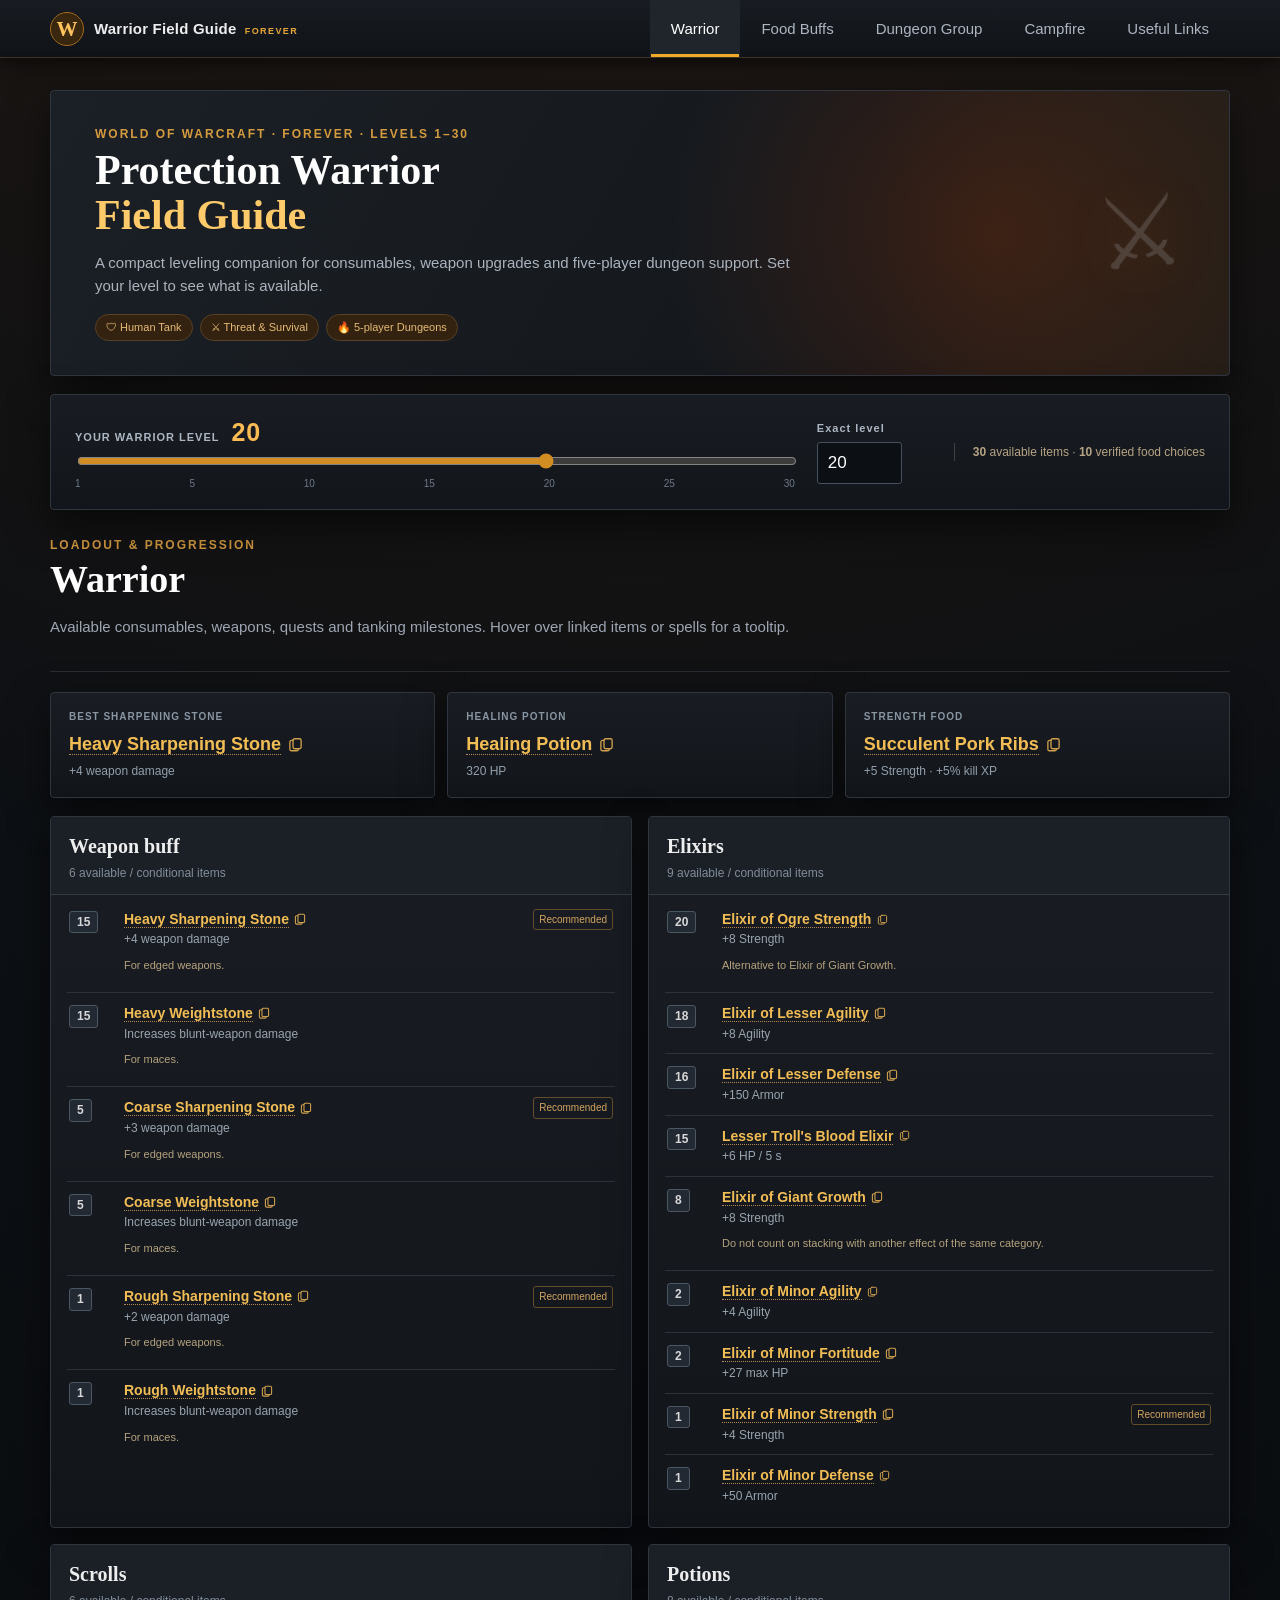
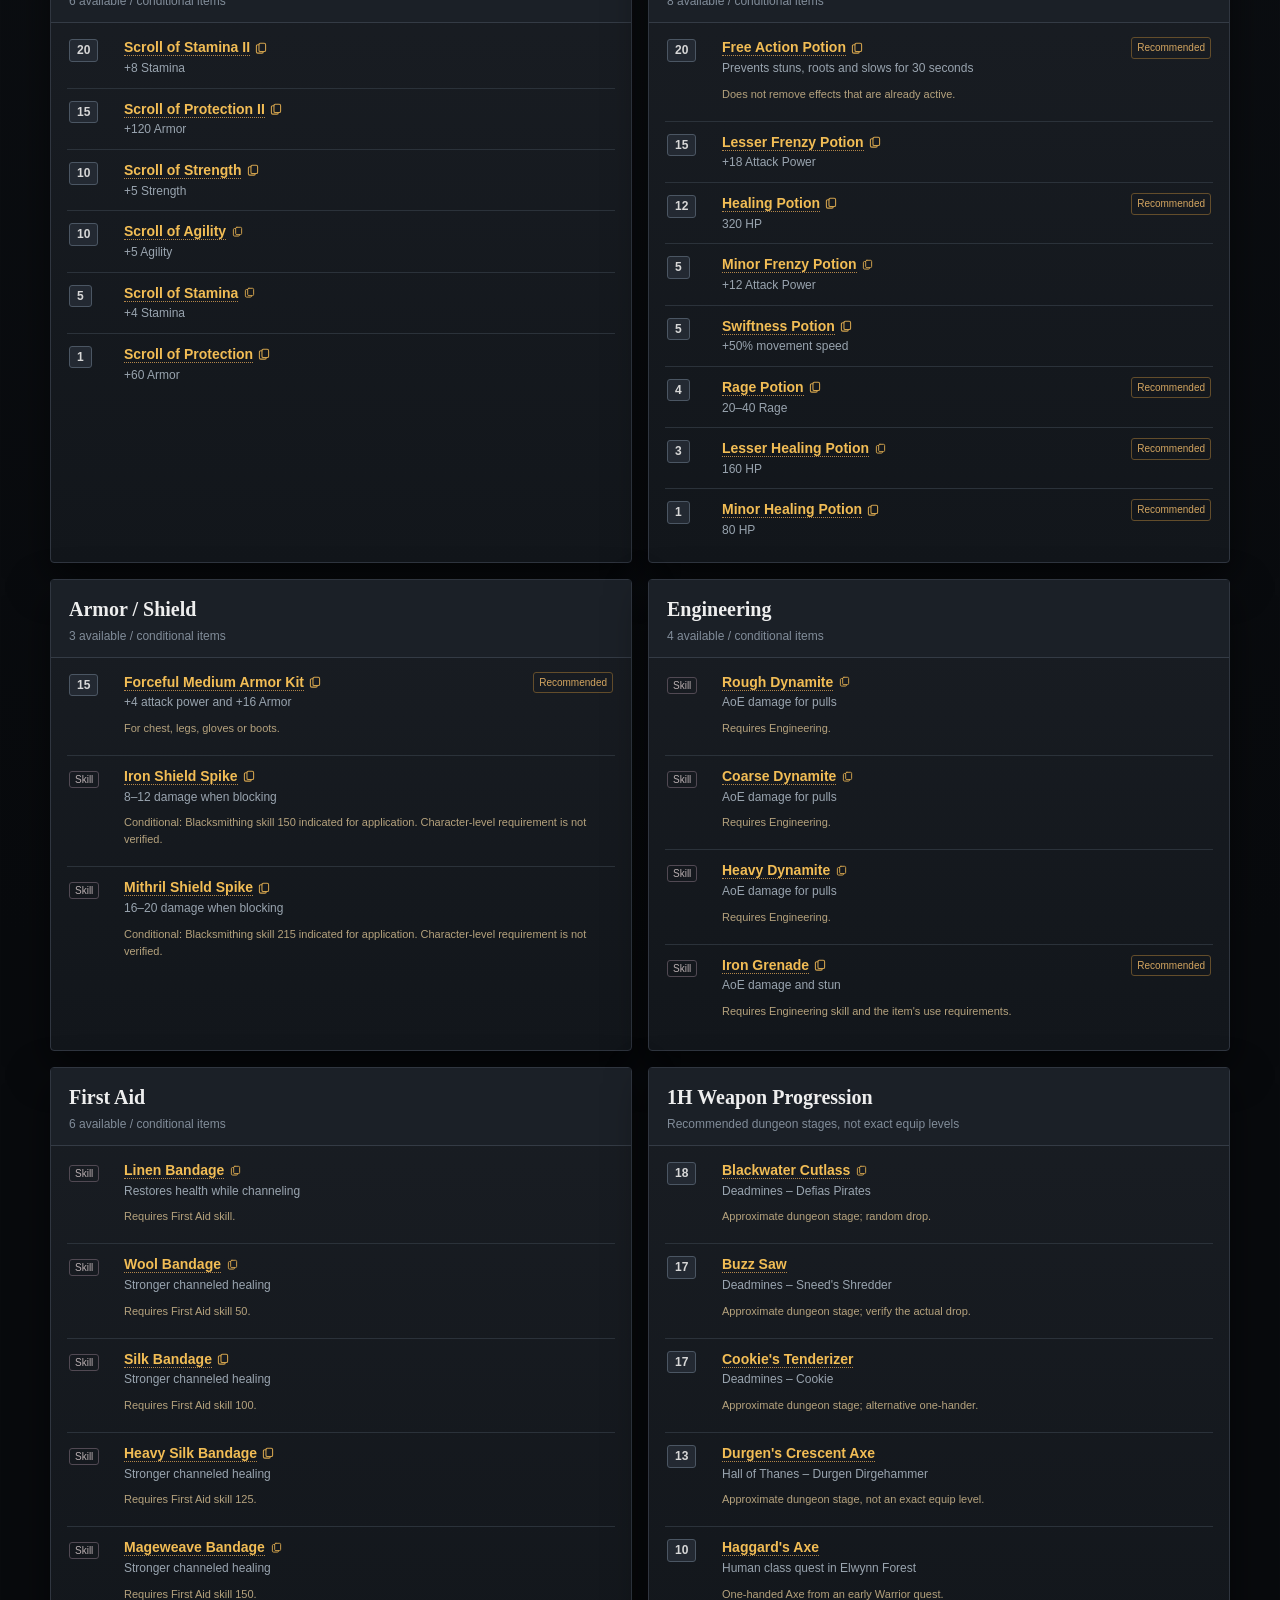
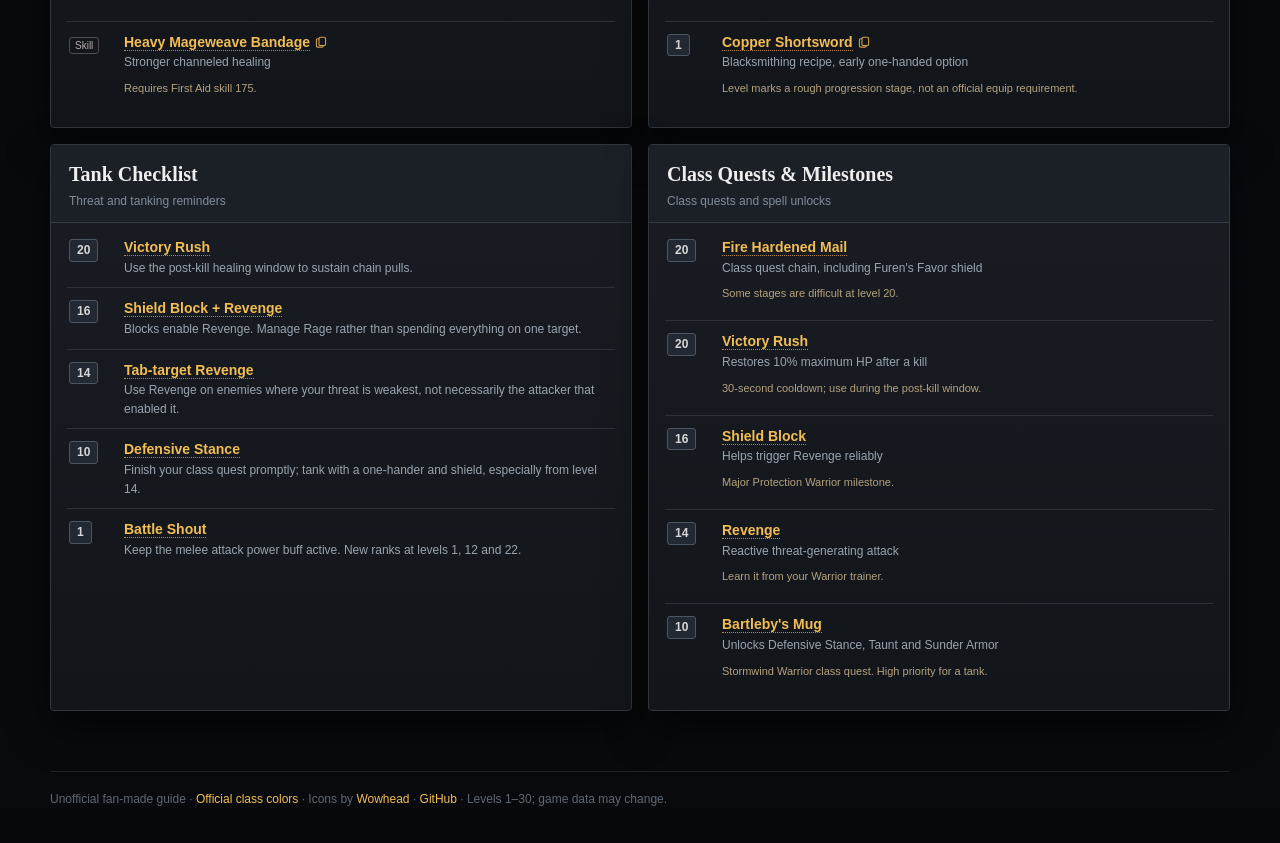
==== index.html @ 387f46df "Audit Forever CMS integration, safe publishing and mobile navigation" ====
<!doctype html>
<html lang="en"><head><meta charset="utf-8"><meta name="viewport" content="width=device-width, initial-scale=1">
<meta name="description" content="WoW Forever Protection Warrior companion: level 1–30 consumables, food, campfire buffs and individual-level dungeon party planning.">
<title>Forever · Warrior Field Guide</title><link rel="stylesheet" href="styles.css?v=20261102-tooltip-fix"><link rel="stylesheet" href="forever.css?v=20261109-cms-audit"></head>
<body data-page="forever">
<header class="topbar"><a class="brand" href="index.html"><span class="brand-mark">W</span><span>Warrior Field Guide <small class="brand-forever">FOREVER</small></span></a>
<button class="nav-toggle" aria-label="Toggle navigation" aria-expanded="false">☰</button>
<nav class="nav" id="mainNav"><a class="active" href="#warrior" data-tab="warrior">Warrior</a><a href="#food" data-tab="food">Food Buffs</a><a href="#group" data-tab="group">Dungeon Group</a><a href="#camp" data-tab="camp">Campfire</a><a href="#links" data-tab="links">Useful Links</a></nav></header>
<main class="shell">
<section class="hero panel forever-hero"><div><div class="eyebrow">WORLD OF WARCRAFT · FOREVER · LEVELS 1–30</div><h1>Protection Warrior<br><span class="gold">Field Guide</span></h1><p>A compact leveling companion for consumables, weapon upgrades and five-player dungeon support. Set your level to see what is available.</p><div class="hero-pills"><span>🛡 Human Tank</span><span>⚔ Threat & Survival</span><span>🔥 5-player Dungeons</span></div></div><div class="warrior-emblem" aria-hidden="true">⚔</div></section>
<section class="panel levelbar" aria-label="Warrior level"><div><label for="mainLevel">YOUR WARRIOR LEVEL <strong id="levelNum">20</strong></label><input type="range" id="mainLevel" min="1" max="30" value="20"><div class="level-hints"><span>1</span><span>5</span><span>10</span><span>15</span><span>20</span><span>25</span><span>30</span></div></div><label class="level-number-label" for="levelNumber">Exact level<input type="number" id="levelNumber" min="1" max="30" value="20"></label><div class="level-summary" id="levelSummary"></div></section>

<section id="view-warrior" class="tab-view"><div class="page-head"><div class="eyebrow">LOADOUT & PROGRESSION</div><h1>Warrior</h1><p>Available consumables, weapons, quests and tanking milestones. Hover over linked items or spells for a tooltip.</p></div><div id="warriorHighlights" class="highlights"></div><div class="category-grid" id="warriorCategories"></div></section>

<section id="view-food" class="tab-view" hidden><div class="page-head"><div class="eyebrow">COOKING & WELL FED</div><h1>Food Buffs</h1><p>Many cooked foods in Forever also grant +5% experience from enemy kills. Required character level and Cooking skill are different.</p></div>
<div class="notice">Only one Well Fed food buff can be active at a time. Some uncommon recipes have a known Cooking skill but no independently verified minimum character level; these are clearly marked.</div>
<div class="toolbar panel"><label>Category<select id="foodCategory"><option value="all">All categories</option><option value="STR">Strength</option><option value="STA">Stamina</option><option value="AGI">Agility</option><option value="AP">Attack Power</option><option value="INT">Intellect</option><option value="SPR">Spirit</option><option value="SPELL">Spell / Healing</option><option value="SPECIAL">Special</option></select></label><label>Search<input type="search" id="foodSearch" placeholder="Food name…"></label><label class="check"><input id="foodShowUnverified" type="checkbox"> Include unverified level requirements</label></div><p id="foodCount" class="source-note"></p><div class="panel table-panel"><div class="table-scroll"><table><thead><tr><th>Level</th><th>Food</th><th>Buff</th><th>Cooking skill</th><th>Level status</th></tr></thead><tbody id="foodRows"></tbody></table></div></div></section>

<section id="view-group" class="tab-view" hidden><div class="page-head"><div class="eyebrow">FIVE-PLAYER DUNGEON TOOL</div><h1>Dungeon Group</h1><p>You are the Warrior tank. Choose each teammate's class and their own level (1–30). Buffs and crowd control are calculated independently for every player.</p></div>
<div class="panel party-builder"><div class="party-slots" id="groupSlots"></div><div class="party-submit"><div><strong id="groupSummary">Party buffs and crowd control</strong><span>Skills requiring talents, pets or class quests are flagged.</span></div><button class="button primary analyze-button" id="refreshGroup" type="button">Refresh Results</button></div></div>
<div id="partyResults" class="party-results"></div>
<section class="panel chat-export-panel" aria-labelledby="exportHeading"><div class="export-heading"><div><div class="eyebrow">SHARE WITH YOUR PARTY</div><h2 id="exportHeading">WoW Chat Export</h2><p>Each player gets their highest available spell rank for their own level. Class names start every line; unlock levels are not displayed.</p></div><div class="export-actions"><button id="copyAll" type="button" class="button primary">Copy all</button></div></div><div id="exportRows" class="export-rows"></div><div class="chat-warning"><strong>Sending to WoW:</strong> Copy all preserves separate lines, useful for a multi-line paste addon or sharing in Discord. Standard WoW chat removes newlines and limits message length, so use each row's <strong>Copy</strong> button to send one message at a time. <strong>*</strong> means an ability also requires a talent, pet or special unlock; having the level alone is not enough.</div><p id="copyStatus" role="status" aria-live="polite" class="source-note"></p></section>
</section>

<section id="view-camp" class="tab-view" hidden><div class="page-head"><div class="eyebrow">PROFESSION UTILITY</div><h1>Campfire Buffs</h1><p>Once you have unlocked camping through The Great Outdoors, you can benefit from other players' profession objects. Buff strength usually scales with character level.</p></div><div class="notice">Placing a campfire object requires the relevant profession skill. Nearby players can receive its benefit after spending about a minute by the fire. Some profession buffs conflict with class buffs.</div><div id="campCards" class="category-grid"></div></section>

<section id="view-links" class="tab-view" hidden><div class="page-head"><div class="eyebrow">BOOKMARKS & REFERENCES</div><h1>Useful Links</h1><p>Guides, resources and your own bookmarks. Add or edit entries in the simple CMS.</p></div><p id="linksStatus" class="source-note" role="status" hidden></p><div id="linksCards" class="link-grid"></div><p class="source-note"><a class="button" href="cms.html">⚙ Manage Links (CMS)</a></p></section>
</main><div id="itemCopyStatus" class="copy-name-status" role="status" aria-live="polite"></div><footer>Unofficial fan-made guide · <a href="https://warcraft.wiki.gg/wiki/Class_colors" target="_blank" rel="noopener">Official class colors</a> · Icons by <a href="https://www.wowhead.com/classic/icons/name:class" target="_blank" rel="noopener">Wowhead</a> · <a href="https://github.com/janbarta51-svg/forever" target="_blank" rel="noopener">GitHub</a> · Levels 1–30; game data may change.</footer>
<script>var whTooltips={colorLinks:true,iconizeLinks:true,renameLinks:false};</script><script defer src="https://wow.zamimg.com/js/tooltips.js"></script>
<script src="data-food.js"></script><script src="data-warrior.js"></script><script src="data-party.js"></script><script src="class-ui.js"></script><script src="app.js?v=20261109-cms-audit"></script>
</body></html>
---- styles.css ----
:root{--bg:#080a0d;--bg2:#101318;--panel:#15191f;--panel2:#1b2027;--line:#313844;--text:#d7d7d7;--muted:#8f98a5;--gold:#f0a928;--gold2:#c27c13;--red:#b64236;--blue:#63a8ff;--green:#72c067;--shadow:0 16px 40px #0008}*{box-sizing:border-box}html{background:#06080a;color-scheme:dark}body{margin:0;font:15px/1.55 Arial,Helvetica,sans-serif;color:var(--text);background:radial-gradient(circle at 50% -20%,#2a1c11 0,#0d1014 36%,#080a0d 70%);min-height:100vh}a{color:#f2bd55;text-decoration:none}a:hover{color:#ffd98d;text-decoration:underline}.topbar{height:58px;position:sticky;top:0;z-index:50;display:flex;align-items:center;padding:0 max(18px,calc((100vw - 1180px)/2));background:linear-gradient(#191d23f8,#101318f8);border-bottom:1px solid #3c3325;box-shadow:0 4px 18px #0009}.brand{display:flex;align-items:center;gap:10px;font-weight:700;color:#eee;text-decoration:none;letter-spacing:.2px}.brand:hover{text-decoration:none}.brand-mark{display:grid;place-items:center;width:34px;height:34px;border:1px solid #a56d1b;border-radius:50%;font-family:Georgia,serif;font-size:21px;color:#ffc45e;background:radial-gradient(circle,#422d12,#17120a);box-shadow:0 0 18px #ce842233 inset}.nav{margin-left:auto;height:100%;display:flex}.nav a{display:flex;align-items:center;padding:0 20px;color:#adb5c0;text-decoration:none;border-left:1px solid transparent;border-right:1px solid transparent}.nav a:hover,.nav a.active{color:#fff;background:#20252c}.nav a.active{box-shadow:inset 0 -3px var(--gold)}.nav-toggle{display:none;margin-left:auto;border:0;background:none;color:white;font-size:24px}.shell{width:min(1180px,calc(100% - 32px));margin:32px auto 60px}.panel{background:linear-gradient(180deg,#191d23,#12161b);border:1px solid #303640;border-radius:4px;box-shadow:var(--shadow)}.hero{min-height:330px;padding:48px;display:flex;align-items:center;justify-content:space-between;overflow:hidden;position:relative;background:radial-gradient(circle at 80% 50%,#5a260f88 0,transparent 34%),linear-gradient(120deg,#1b2026,#111418)}.hero:before{content:"";position:absolute;inset:0;background:linear-gradient(90deg,#0000 70%,#d8861b13);pointer-events:none}.hero h1,.page-head h1{font-family:Georgia,"Times New Roman",serif;color:#fff;margin:.1em 0 .3em;line-height:1.08}.hero h1{font-size:46px}.hero p{max-width:710px;font-size:17px;color:#abb3bd}.eyebrow{color:#d59b3f;font-size:12px;font-weight:700;letter-spacing:2px}.warrior-emblem{font-size:130px;opacity:.18;transform:rotate(-5deg);filter:drop-shadow(0 0 35px #f27d18)}.hero-actions{display:flex;gap:10px;margin-top:24px}.button{display:inline-block;padding:10px 16px;border:1px solid #46505c;border-radius:3px;background:#242a32;color:#e7e7e7;font-weight:700;text-decoration:none}.button:hover{text-decoration:none;background:#2e3540;color:white}.button.primary{border-color:#9a6215;background:linear-gradient(#b76c17,#7b430b);color:white}.grid{display:grid;gap:18px;margin-top:18px}.grid.three{grid-template-columns:repeat(3,1fr)}.feature{padding:26px;color:inherit;text-decoration:none;transition:.15s transform,.15s border-color}.feature:hover{transform:translateY(-2px);border-color:#7b5b28;text-decoration:none}.feature h2{margin:.2em 0;color:#fff}.feature p{margin:0;color:var(--muted)}.feature-icon{font-size:34px}.prose{margin-top:18px;padding:28px}.page-head{margin:30px 0 20px;border-bottom:1px solid #282d34;padding-bottom:18px}.page-head h1{font-size:38px}.page-head p{color:#9da6b2;max-width:820px}.toolbar{display:flex;align-items:end;gap:16px;padding:16px;margin-bottom:18px}.toolbar label{color:#b9c1ca;font-size:12px;font-weight:700;text-transform:uppercase;letter-spacing:.5px}.toolbar input[type=search],.toolbar input[type=number]{display:block;margin-top:5px;background:#0d1014;border:1px solid #3a424d;border-radius:3px;padding:9px 10px;color:white;min-width:220px}.toolbar input[type=number]{min-width:105px;width:105px}.toolbar .check{display:flex;align-items:center;gap:8px;padding-bottom:8px;text-transform:none;font-size:13px}/* Apply wide table layout only to actual guide tables, never to Wowhead tooltip tables. */
.table-panel{overflow:hidden}.table-scroll{overflow:auto}.table-scroll > table{width:100%;border-collapse:collapse;min-width:700px}.table-scroll > table th{padding:11px 14px;background:#20252c;color:#bfc7d1;text-align:left;font-size:12px;text-transform:uppercase;letter-spacing:.5px;border-bottom:1px solid #3a414a}.table-scroll > table td{padding:11px 14px;border-bottom:1px solid #292e35;vertical-align:top}.table-scroll > table tbody tr:hover{background:#20252a}.table-scroll > table tbody tr:last-child td{border-bottom:0}.level-badge,.tag{display:inline-block;border:1px solid #4b5663;background:#232932;border-radius:3px;padding:1px 7px;font-size:12px;font-weight:700}.tag.alliance{border-color:#325b8e;color:#83b9ff;background:#142338}.tag.horde{border-color:#71362f;color:#cf746a;background:#301815}.tag.neutral{color:#c5cbd2}.horde-row{opacity:.42}.source-note{color:#838d99;font-size:13px;margin:15px 2px}.notice{margin:0 0 18px;padding:12px 15px;border-left:3px solid var(--gold);background:#3e2d1238;color:#c8b48e}.dungeon-grid{display:grid;gap:18px}.dungeon-card{background:linear-gradient(180deg,#191d23,#11151a);border:1px solid #303741;border-radius:4px;box-shadow:var(--shadow);overflow:hidden}.dungeon-head{padding:18px 20px;display:grid;grid-template-columns:1fr auto;gap:15px;border-bottom:1px solid #2e343d;background:linear-gradient(90deg,#1e232a,#181c21)}.dungeon-title h2{margin:0;color:#f1f1f1;font-family:Georgia,serif;font-size:25px}.dungeon-title .zone{color:#8994a1;margin-top:2px}.difficulty{display:flex;gap:8px;align-items:center}.range-pill{padding:5px 9px;border-radius:12px;background:#272e36;border:1px solid #414a55;font-size:12px}.range-pill.ready{border-color:#4b7749;color:#8bd084}.dungeon-meta{display:grid;grid-template-columns:repeat(3,1fr);border-bottom:1px solid #2b3037}.meta{padding:13px 18px;border-right:1px solid #2b3037}.meta:last-child{border-right:0}.meta small{display:block;color:#7f8996;text-transform:uppercase;font-size:10px;letter-spacing:.8px}.meta strong{color:#d8dde3}.quests{padding:8px 18px 15px}.quests h3{font-size:13px;color:#aeb7c2;text-transform:uppercase;letter-spacing:.6px;margin:10px 0}.quest-list{display:grid;grid-template-columns:repeat(2,minmax(0,1fr));gap:4px 18px}.quest-link{display:flex;align-items:center;gap:7px;padding:5px 3px;border-bottom:1px dotted #2b3037;min-width:0}.quest-link:before{content:"✓";color:#4b5967;font-size:11px}.quest-link a{white-space:nowrap;overflow:hidden;text-overflow:ellipsis}.empty{padding:25px;text-align:center;color:#89929d}.boss-level{color:#ffb55b}footer{width:min(1180px,calc(100% - 32px));margin:0 auto 35px;color:#5f6874;font-size:12px;border-top:1px solid #20252b;padding-top:18px}@media(max-width:760px){.topbar{padding:0 15px}.nav-toggle{display:block}.nav{display:none;position:absolute;top:58px;left:0;right:0;height:auto;background:#15191f;border-bottom:1px solid #343b45;flex-direction:column}.nav.open{display:flex}.nav a{padding:14px 20px;border-top:1px solid #252a31}.hero{padding:30px 24px;min-height:280px}.hero h1{font-size:36px}.warrior-emblem{display:none}.grid.three{grid-template-columns:1fr}.toolbar{align-items:stretch;flex-direction:column}.toolbar input[type=search],.toolbar input[type=number]{width:100%;min-width:0}.dungeon-head{grid-template-columns:1fr}.difficulty{flex-wrap:wrap}.dungeon-meta{grid-template-columns:1fr}.meta{border-right:0;border-bottom:1px solid #2b3037}.quest-list{grid-template-columns:1fr}}
.rank{display:inline-block;margin-left:7px;padding:1px 6px;border:1px solid #4b5562;border-radius:3px;background:#242a32;color:#aeb8c4;font-size:11px;font-weight:700;white-space:nowrap}.toolbar select{display:block;margin-top:5px;background:#0d1014;border:1px solid #3a424d;border-radius:3px;padding:9px 30px 9px 10px;color:white;min-width:190px}.party-builder{padding:0;overflow:visible}.party-slots{display:grid;grid-template-columns:repeat(5,minmax(0,1fr));border-bottom:1px solid #303640}.member-slot{position:relative;padding:18px;border-right:1px solid #303640;min-width:0}.member-slot:last-child{border-right:0}.member-slot.invalid{box-shadow:inset 0 0 0 1px #9a3f35;background:#3a17152b}.role-label{display:flex;gap:10px;align-items:center;margin-bottom:15px}.role-label strong{display:block;color:#fff;font-size:15px}.role-label small{display:block;color:#78838f;font-size:10px;white-space:nowrap;overflow:hidden;text-overflow:ellipsis}.role-icon{display:grid;place-items:center;width:34px;height:34px;border:1px solid #3e4651;border-radius:3px;background:#20262d;font-size:17px}.member-controls{display:grid;gap:10px}.class-picker{position:relative}.class-picker-button{width:100%;height:38px;display:flex;align-items:center;gap:8px;padding:0 9px;border:1px solid #404852;border-radius:3px;background:linear-gradient(#222830,#171b20);color:#b9c1ca;cursor:pointer;text-align:left}.class-picker-button:hover{border-color:#715225}.class-picker-button img,.class-option img,.matrix-class img{width:20px;height:20px;border:1px solid #5b6067;border-radius:2px;image-rendering:auto}.picker-caret{margin-left:auto;color:#737e8a}.class-picker-menu{display:none;position:absolute;left:0;right:0;top:42px;z-index:80;padding:5px;background:#0c0f13;border:1px solid #484f58;box-shadow:0 16px 35px #000c}.class-picker-menu.open{display:block}.class-option{width:100%;display:flex;align-items:center;gap:7px;padding:7px 8px;border:0;background:transparent;color:white;cursor:pointer;text-align:left;font-size:14px}.class-option:hover{background:#242a31}.level-control{display:flex;align-items:center;justify-content:space-between;color:#858f9b;font-size:11px;text-transform:uppercase;font-weight:700;letter-spacing:.4px}.member-level{width:67px;background:#0d1014;border:1px solid #3a424d;border-radius:3px;padding:7px 8px;color:#fff}.party-submit{display:flex;align-items:center;justify-content:space-between;gap:20px;padding:17px 20px;background:linear-gradient(90deg,#171b20,#121519)}.party-submit strong{display:block;color:#e2e5e8}.party-submit span{display:block;color:#7f8994;font-size:12px}.analyze-button{border:0;cursor:pointer;font-size:13px}.form-error{color:#d66b62!important;margin-top:3px}.party-results{margin-top:20px;scroll-margin-top:76px}.matrix-summary{display:flex;align-items:center;justify-content:space-between;gap:20px;padding:14px 18px;border:1px solid #333a44;border-bottom:0;background:#1d2229;border-radius:4px 4px 0 0}.matrix-summary strong{font-family:Georgia,serif;font-size:20px;color:#fff}.matrix-summary span{color:#8e98a4;font-size:12px}.matrix-scroll{overflow:auto;border:1px solid #333a44;border-radius:0 0 4px 4px;box-shadow:var(--shadow)}.party-matrix{min-width:1120px;background:#12161b}.party-matrix thead th{background:#1d232a;padding:13px 12px}.party-matrix thead th:first-child{width:145px}.party-matrix tbody td{width:19%;padding:10px;vertical-align:top;background:#12161b}.party-matrix tbody tr:nth-child(even) td{background:#14191f}.party-matrix tbody td:hover{background:#1a2027}.category-head{vertical-align:top;background:#1b2026!important;color:#c8cfd7!important;font-size:11px!important}.cat-dot{display:inline-block;width:8px;height:8px;margin-right:7px;border-radius:50%;background:#727b85}.cat-dot.buff{background:#65a9e8}.cat-dot.debuff{background:#d26a61}.cat-dot.cc{background:#b986dc}.cat-dot.damage{background:#e1a14a}.cat-dot.special{background:#70b979}.matrix-class{display:grid;grid-template-columns:22px 1fr;gap:0 7px;align-items:center}.matrix-class img{grid-row:1/3}.matrix-class span{font-size:14px;text-transform:none;letter-spacing:0}.matrix-class small{color:#78828d;font-size:10px;text-transform:none;letter-spacing:0}.matrix-ability{padding:7px 6px;border-bottom:1px dotted #303740}.matrix-ability:last-child{border-bottom:0}.matrix-ability .ability-name{display:inline;color:#d7dbe0;font-weight:700;font-size:12px}.matrix-ability .rank{margin-left:5px;padding:0 4px;font-size:9px}.matrix-ability small{display:block;margin-top:2px;color:#717c88;font-size:10px;line-height:1.35}.none{color:#4e5660}.matrix-note{margin:10px 2px 0;color:#737d89;font-size:11px}.party-note{margin-top:18px}.grid.four{grid-template-columns:repeat(4,1fr)}
@media(max-width:1000px){.party-slots{grid-template-columns:repeat(2,1fr)}.member-slot{border-bottom:1px solid #303640}.member-slot:nth-child(2n){border-right:0}.member-slot:last-child{border-right:1px solid #303640}.matrix-summary{align-items:flex-start;flex-direction:column}.grid.four{grid-template-columns:repeat(2,1fr)}}
@media(max-width:760px){.toolbar select{width:100%}.party-slots{grid-template-columns:1fr}.member-slot,.member-slot:nth-child(2n),.member-slot:last-child{border-right:0}.party-submit{align-items:stretch;flex-direction:column}.analyze-button{width:100%}.grid.four{grid-template-columns:1fr}}

.loot-grid{display:grid;gap:16px}.loot-card{background:linear-gradient(180deg,#191d23,#11151a);border:1px solid #303741;border-radius:4px;box-shadow:var(--shadow);overflow:hidden}.loot-head{display:flex;align-items:flex-start;justify-content:space-between;gap:18px;padding:17px 20px;background:linear-gradient(90deg,#1e232a,#181c21);border-bottom:1px solid #2e343d}.loot-head h2{margin:0;color:#f1f1f1;font-family:Georgia,serif;font-size:24px}.loot-range{display:flex;flex-wrap:wrap;justify-content:flex-end;gap:7px}.loot-body{padding:14px 20px 18px}.loot-list{display:grid;grid-template-columns:repeat(3,minmax(0,1fr));gap:7px 18px}.loot-item{min-width:0;padding:6px 4px;border-bottom:1px dotted #2c333b}.loot-item a{font-weight:700;white-space:nowrap;overflow:hidden;text-overflow:ellipsis;display:inline-block;max-width:100%;vertical-align:middle}.loot-group+.loot-group{margin-top:17px}.loot-group-title{margin:0 0 7px;color:#aeb7c2;font-size:11px;text-transform:uppercase;letter-spacing:.7px}.loot-card.dimmed{opacity:.48}.loot-count{color:#727d89;font-size:11px;margin-top:5px}.spell-link a,.matrix-ability a{font-weight:700}.matrix-ability a{font-size:12px}.ability-link-note{color:#6f7a86;font-size:10px}
@media(max-width:900px){.loot-list{grid-template-columns:repeat(2,minmax(0,1fr))}}@media(max-width:600px){.loot-head{flex-direction:column}.loot-range{justify-content:flex-start}.loot-list{grid-template-columns:1fr}}
.grid.five{grid-template-columns:repeat(5,1fr)}
@media(max-width:1100px){.grid.five{grid-template-columns:repeat(3,1fr)}}
@media(max-width:760px){.grid.five{grid-template-columns:1fr}}
/* Party Planner ability links: compact Wowhead-style spell rows */
.matrix-ability .ability-name{display:flex;align-items:center;min-height:22px}
.matrix-ability .ability-name a{display:inline-flex;align-items:center;gap:6px;line-height:20px;text-decoration:none}
.matrix-ability .ability-name a:hover{text-decoration:underline}
.matrix-ability .ability-name img,.matrix-ability .wowhead-tooltip-icon{width:20px!important;height:20px!important;margin:0 6px 0 0!important;border:1px solid #555d67!important;border-radius:2px!important;vertical-align:middle!important}
.matrix-ability.buff .party-spell-link{color:#78baff}
.matrix-ability.debuff .party-spell-link{color:#e17a72}
.matrix-ability.cc .party-spell-link{color:#c492e8}
.matrix-ability.damage .party-spell-link{color:#e5aa55}
.matrix-ability.special .party-spell-link{color:#80c989}
.matrix-ability .rank{flex:0 0 auto}
---- forever.css ----
/* Forever uses the original wow.field.guide stylesheet as its base. */
[hidden]{display:none!important}.gold{color:#ffcb6a}.brand-forever{font-size:9px;letter-spacing:1.4px;color:#e7a63a;margin-left:4px}.forever-hero{min-height:230px;padding:34px 44px}.forever-hero h1{font-size:42px}.forever-hero p{font-size:15px;margin:8px 0 0}.forever-hero .warrior-emblem{font-size:100px}.hero-pills{display:flex;flex-wrap:wrap;gap:7px;margin-top:16px}.hero-pills span{font-size:11px;color:#e5bb76;border:1px solid #584126;border-radius:15px;padding:4px 10px;background:#33220f}.levelbar{display:grid;grid-template-columns:minmax(0,1fr) 115px minmax(110px,auto);align-items:center;gap:22px;padding:18px 24px;margin-top:18px;position:sticky;top:58px;z-index:39}.levelbar label{display:block;color:#acb6c3;font-size:11px;font-weight:700;letter-spacing:1px}.levelbar label strong{color:#ffbc55;font-size:25px;margin-left:8px}.levelbar input[type=range]{width:100%;accent-color:#d18c22;cursor:pointer}.level-hints{display:flex;justify-content:space-between;font-size:10px;color:#6e7986}.levelbar input[type=number]{width:85px;border:1px solid #47515d;background:#0c0f13;color:white;padding:10px;font-size:17px;margin-top:5px;border-radius:3px}.level-summary{font-size:12px;color:#b6a383;border-left:1px solid #3f4144;padding-left:18px}.tab-view{min-height:400px}.page-head{margin-top:26px}.highlights{display:grid;grid-template-columns:repeat(3,1fr);gap:12px;margin-bottom:18px}.highlight{padding:16px 18px}.highlight small,.detail-label{color:#8995a2;display:block;font-size:10px;font-weight:bold;text-transform:uppercase;letter-spacing:1px}.highlight strong{display:block;color:#f8c271;font-size:18px;margin-top:7px}.highlight p{font-size:12px;color:#929fac;margin:3px 0 0}.category-grid{display:grid;grid-template-columns:repeat(2,minmax(0,1fr));gap:16px}.mini-panel{overflow:visible;padding:0}.mini-panel h2{font-family:Georgia,serif;color:#eee;font-size:20px;margin:0;padding:14px 18px;border-bottom:1px solid #343b45;background:#1b2027}.mini-panel .subtitle{display:block;font:12px Arial,sans-serif;color:#818c99;margin-top:4px}.entry-list{padding:4px 16px 12px}.entry{display:grid;grid-template-columns:45px 1fr auto;gap:10px;align-items:start;padding:10px 2px;border-bottom:1px solid #2b323a}.entry:last-child{border-bottom:0}.entry .level-badge{text-align:center}.entry-desc{font-size:12px;color:#99a4af}.entry-title{display:block;font-weight:700;font-size:14px}.small-flag{font-size:10px;color:#d3a560;padding:2px 5px;border:1px solid #634d2b;border-radius:3px}.small-flag.uncertain{color:#b9aeb0;border-color:#514953}.empty-state{color:#818d99;padding:23px 15px;font-size:13px}.toolbar select{font-size:14px}.toolbar input[type=search]{min-width:190px}.group-select{display:block;width:100%;color:#fff;background:#10151b;border:1px solid #48515c;padding:9px 5px;margin-top:14px;border-radius:3px}.member-slot{padding:15px}.member-slot .role-label{margin-bottom:4px}.member-slot small{color:#8b96a5}.party-results .category-grid{margin-top:14px}.source-note a{word-break:break-word}.link-grid{display:grid;grid-template-columns:repeat(3,minmax(0,1fr));gap:14px}.link-card{padding:18px;display:block;color:inherit}.link-card:hover{text-decoration:none;border-color:#8b622c}.link-card strong{color:#eec077}.link-card span{display:block;color:#8d97a3;font-size:12px;margin-top:6px;word-break:break-all}.muted{color:#919ca7}.tooltip-wrap{position:relative;display:inline-block}.tooltip-wrap>a{cursor:help;border-bottom:1px dotted #b38649}.flag-note{font-size:11px;color:#b5a27d;padding:8px 0}.stat-good{color:#87c77a}.stat-muted{color:#8a96a4}.status-estimated{color:#c7aa7d}.status-verified{color:#83bd86}.camp-note{font-size:12px;color:#91a0ad;margin-top:8px}.cms-form{max-width:980px}.cms-list{display:grid;gap:8px}.cms-row{display:grid;grid-template-columns:1fr 2fr auto;gap:8px}.cms-row input,.cms-form input,.cms-form textarea{background:#0e1217;border:1px solid #3e4853;color:white;border-radius:3px;padding:10px;width:100%;font:inherit}.cms-row button{border:1px solid #5e4340;background:#2c191a;color:#efaaa1;border-radius:3px;cursor:pointer}.cms-actions{display:flex;gap:10px;flex-wrap:wrap;margin:16px 0}.cms-actions button{cursor:pointer}.cms-status{min-height:28px;font-size:13px}.citation-inline{font-size:11px;color:#7d8a98}.citation-inline a{color:#c7a369}.tab-view .notice{margin-bottom:15px}
@media(max-width:980px){.link-grid{grid-template-columns:repeat(2,minmax(0,1fr))}.highlights{grid-template-columns:repeat(2,minmax(0,1fr))}.levelbar{grid-template-columns:1fr 100px}.level-summary{grid-column:1/-1;border-left:0;border-top:1px solid #3f4144;padding:10px 0 0}}
@media(max-width:760px){.forever-hero{padding:25px}.forever-hero h1{font-size:34px}.levelbar{top:58px;padding:12px;gap:12px}.category-grid,.highlights,.link-grid{grid-template-columns:1fr}.cms-row{grid-template-columns:1fr}.cms-row button{padding:8px}.entry{grid-template-columns:38px 1fr auto}.mini-panel h2{font-size:18px}.nav{z-index:100}}


/* ------------------------------------------------------------------------
   Forever 1.1 · WoW class-colored dungeon planner and export layout
   Class colors are provided by class-ui.js; the CSS variable is trusted data.
   ------------------------------------------------------------------------ */
.class-slot{border-top:3px solid var(--class-color,#4b5663);background:linear-gradient(155deg,color-mix(in srgb,var(--class-color,#555) 7%,#171b20),#111519 70%)}
.class-slot .class-colored,.member-result .class-colored{color:var(--class-color,#fff)}
.class-slot .role-label{gap:10px;margin-bottom:12px}
.class-slot .role-label strong{font-size:15px;line-height:1.1}
.party-class-icon{display:block;width:29px;height:29px;flex-shrink:0;object-fit:cover;border-radius:3px;border:1px solid color-mix(in srgb,var(--class-color,#5a6470) 50%,#34404c);background:#090c11}
.role-icon-class{width:35px;height:35px}
.group-class-picker{display:flex;align-items:center;gap:8px;width:100%;height:43px;padding:5px 8px;border:1px solid color-mix(in srgb,var(--class-color,#434b56) 45%,#313a46);border-radius:3px;background:#101318;min-width:0}
.group-class-picker .class-name{font-weight:bold;color:var(--class-color,#fff)}
.group-class-picker .picker-caret{margin-left:auto;opacity:.65}
.group-class-picker select{width:100%;min-width:0;flex:1;border:0;background:#101318;color:var(--class-color,#fff);font-weight:700;font-size:14px;outline-offset:3px;cursor:pointer;padding:4px 0}
.group-class-picker select option{background:#151b22;color:#e3e6ea}
.group-class-picker.fixed{cursor:default}
.class-slot .member-level{width:85px;color:#fff;text-align:center}
.class-slot .level-control{display:flex;align-items:center;gap:10px;justify-content:space-between;margin-top:10px;color:#a9b3c1}
.class-slot .member-controls{display:block}
.class-slot .level-control input[type=number]{background:#0c1116}
.party-class-results{display:grid;grid-template-columns:1fr;gap:16px;margin-top:16px}
.member-result{overflow:hidden;border-left:4px solid var(--class-color,#656c78)}
.member-result-header{display:flex;gap:12px;align-items:center;padding:15px 18px;background:linear-gradient(90deg,color-mix(in srgb,var(--class-color,#777) 12%,#1a1d23),#171a20 65%);border-bottom:1px solid #38404a}
.member-result-header .party-class-icon{width:36px;height:36px}
.member-result-header h2{margin:0;font-family:Georgia,serif;font-size:23px}
.member-result-header h2 small{font-family:Arial,sans-serif;color:#aeb7c2;font-size:13px;margin-left:5px;font-weight:400}
.member-result-header span{font-size:11px;color:#8b96a4}
.group-columns{display:grid;grid-template-columns:1fr 1fr;gap:0}
.group-type{padding:14px 18px 16px;min-width:0}
.group-type + .group-type{border-left:1px solid #313944}
.group-type h3{margin:0 0 9px;color:#d7dde5;text-transform:uppercase;letter-spacing:.7px;font-size:12px}
.group-ability{padding:9px 0;border-bottom:1px dotted #34404a}
.group-ability:last-child{border-bottom:0}
.group-ability-line{display:flex;gap:8px;align-items:center;flex-wrap:wrap;font-size:13px}
.group-ability-line a{font-weight:700}
.group-effect{font-size:12px;color:#b4bec8;margin:3px 0 0}
.group-note{font-size:11px;color:#85909d;margin:2px 0 0}
.group-ability .rank{font-size:10px;margin:0}
.group-ability .level-badge{font-size:10px;color:#b2bfce;border-color:#37424e}
.requirement-flag{color:#e4ad69;text-transform:capitalize}
.chat-export-panel{margin-top:20px;padding:20px 22px}
.export-heading{display:flex;align-items:center;justify-content:space-between;gap:20px;margin-bottom:18px}
.export-heading h2{font:27px Georgia,serif;color:#f0f1f3;margin:3px 0}
.export-heading p{font-size:13px;color:#95a0ae;margin:0;max-width:660px}
.export-actions{display:flex;flex-wrap:wrap;gap:8px}
.export-actions button,.export-copy{cursor:pointer}
.export-channel{display:flex;align-items:center;gap:6px;color:#9eaab7;font-size:12px}
.export-channel select{background:#10141a;color:#f0f1f3;border:1px solid #45515e;border-radius:4px;padding:7px 6px}
.export-actions button:disabled,.export-channel select:disabled{opacity:.5;cursor:not-allowed}
.export-rows{display:grid;gap:8px}
.export-row{display:grid;grid-template-columns:30px minmax(0,1fr) auto;align-items:center;gap:10px;padding:10px 12px;border:1px solid #343e49;border-left:3px solid var(--class-color,#777);border-radius:3px;background:#10141a}
.export-index{font-size:11px;color:#7d8895;text-align:center}
.export-text{font-size:13px;line-height:1.5;color:#dae0e7;overflow-wrap:anywhere;white-space:pre-wrap;user-select:text}
.export-copy{padding:6px 11px;font-size:12px}
.chat-warning{background:#30271863;color:#c7bca9;border-left:3px solid #bc8b39;padding:12px 14px;font-size:12px;margin-top:16px;line-height:1.6}
.chat-warning a{font-weight:700}
#copyStatus{margin:10px 0 0;min-height:20px}
@media(max-width:1050px){.party-slots{grid-template-columns:repeat(3,minmax(0,1fr))}.member-slot{border-bottom:1px solid #303640}.export-heading{align-items:flex-start;flex-direction:column}}
@media(max-width:760px){.party-slots{grid-template-columns:1fr}.class-slot{padding:14px 18px}.group-columns{grid-template-columns:1fr}.group-type + .group-type{border-left:0;border-top:1px solid #333b45}.export-heading h2{font-size:23px}.export-row{grid-template-columns:22px minmax(0,1fr) auto}.chat-export-panel{padding:14px}.group-ability-line{gap:5px}.party-submit{padding:15px}}


/* v1.2: actual Blizzard transparent role icons and centered class selector. */
.role-slot{position:relative;overflow:visible;isolation:auto}
.role-slot:has(.role-class-selector[open]){z-index:90}
.role-slot .role-heading{
  display:flex;
  align-items:center;
  min-height:45px;
  gap:10px;
  margin:0 0 11px;
}
.role-slot .party-role-icon{
  width:42px;height:42px;flex:0 0 42px;
  display:block;object-fit:contain;border:none;background:none;
  box-shadow:none;filter:drop-shadow(0 2px 6px #0008);
}
.role-heading-copy{min-width:0;display:flex;flex-direction:column;justify-content:center;gap:1px}
.role-heading-copy .role-heading-title{
  color:#f4f5f7;font-size:16px;line-height:1.2;
  font-weight:700;letter-spacing:.1px;
}
.role-heading-copy small{display:block;color:var(--class-color,#fff);font-size:11px;line-height:1.3}
.role-slot .member-controls{display:block}
.role-class-selector{position:relative;width:100%;margin:0}
.role-class-trigger{
  display:grid;grid-template-columns:28px minmax(0,1fr) 28px;
  gap:8px;align-items:center;
  min-height:42px;width:100%;
  padding:5px 9px;box-sizing:border-box;
  background:#11151b;border:1px solid color-mix(in srgb,var(--class-color,#667) 42%,#29323d);
  border-radius:4px;color:var(--class-color,#fff);
  cursor:pointer;list-style:none;user-select:none;
  transition:border-color .12s ease,background .12s ease;
}
.role-class-trigger::-webkit-details-marker{display:none}
.role-class-trigger::marker{content:""}
.role-class-trigger:hover,
.role-class-selector[open] .role-class-trigger{
  border-color:var(--class-color,#b18b4b);
  background:#1b222b;
}
.role-class-trigger:focus-visible,.role-class-option:focus-visible{
  outline:2px solid #e7bb67;outline-offset:2px;
}
.role-class-trigger .party-class-icon{width:27px;height:27px}
.role-class-trigger .selected-class{
  display:block;min-width:0;text-align:center;
  overflow:hidden;white-space:nowrap;text-overflow:ellipsis;
  font-weight:700;font-size:14px;color:var(--class-color,#fff);
}
.role-class-trigger .picker-arrow{
  text-align:center;display:block;color:var(--class-color,#c1cad2);
  font-size:16px;line-height:1;
}
.role-class-selector[open] .picker-arrow{transform:rotate(180deg)}
.role-class-selector.fixed .role-class-trigger{
  cursor:default;opacity:1;background:#14171d;
}
.role-class-selector.fixed .role-class-trigger:hover{
  border-color:color-mix(in srgb,var(--class-color,#667) 42%,#29323d);
}
.role-class-selector:not([open]) .role-class-menu{display:none}
.role-class-menu{
  display:grid;gap:2px;position:absolute;z-index:110;
  top:calc(100% + 4px);left:0;right:0;
  max-height:315px;overflow-y:auto;overscroll-behavior:contain;
  border:1px solid #46505e;background:#0c1016;
  border-radius:5px;padding:5px;
  box-shadow:0 15px 40px #000e,0 1px 4px #0009;
}
.role-class-option{
  display:grid;grid-template-columns:26px minmax(0,1fr) 26px;
  gap:8px;align-items:center;
  width:100%;min-height:37px;
  border:1px solid transparent;border-radius:3px;
  padding:4px 7px;background:transparent;
  color:var(--class-color,#fff);cursor:pointer;
  text-align:left;font:inherit;
}
.role-class-option:hover,.role-class-option:focus-visible{
  background:color-mix(in srgb,var(--class-color,#fff) 13%,#111923);
  border-color:color-mix(in srgb,var(--class-color,#fff) 33%,#26313e);
}
.role-class-option.active{background:color-mix(in srgb,var(--class-color,#fff) 9%,#151a20)}
.role-class-option .party-class-icon{width:25px;height:25px}
.role-class-option .option-class-name{
  text-align:center;font-weight:700;font-size:13px;
  color:var(--class-color,#fff);
}
.role-class-option .option-check{text-align:center;color:var(--class-color,#fff);font-size:14px}
.role-slot .level-control{margin:12px 0 0}
.role-slot .member-level{width:78px;max-width:48%;font-size:13px}
@media(max-width:760px){
  .role-slot .role-heading{min-height:45px}
  .role-class-menu{max-height:235px}
}

/* Keep all five party roles on a single row on normal desktop widths. */
@media(min-width:900px){.party-slots{grid-template-columns:repeat(5,minmax(0,1fr))}}


/* v1.3 — subtle Auction House item-name copy action.
   A mask uses a clean overlapping-pages silhouette; CSS supplies the gold tint.
   The icon stays approximately the height of one lowercase character. */
.buyable-item-name{display:inline}
.copy-item-name{
  appearance:none;-webkit-appearance:none;
  display:inline-flex;align-items:center;justify-content:center;
  width:1em;height:1em;padding:0;margin:0 0 0 .3em;
  vertical-align:-.08em;border:0;border-radius:2px;
  background:transparent;color:#d0a14c;
  font:inherit;line-height:1;cursor:pointer;
  transition:color .14s ease,background .14s ease;
}
.copy-item-glyph{
  width:.84em;height:.84em;display:block;flex:0 0 auto;
  background:currentColor;
  -webkit-mask:url("assets/icons/copy.svg") center / contain no-repeat;
  mask:url("assets/icons/copy.svg") center / contain no-repeat;
}
.copy-item-name:hover{
  color:#ffd078;
  background:rgba(226,166,75,.10);
}
.copy-item-name:focus-visible{
  outline:2px solid #f2be65;outline-offset:2px;
}
.copy-item-name:active{color:#fff0bf;transform:translateY(1px)}
.copy-name-status{
  position:fixed;bottom:20px;right:20px;z-index:160;
  max-width:min(340px,calc(100vw - 40px));
  padding:9px 14px;border-radius:5px;
  border:1px solid #96713a;
  color:#f7d395;background:#1d1a14;
  box-shadow:0 6px 25px #0008;
  font-size:12px;line-height:1.4;
  pointer-events:none;
}
.copy-name-status[data-state="error"]{border-color:#ae655b;color:#ffb5a4}
.copy-name-status:empty{display:none}


/* Native Wowhead tooltip sizing; no duplicate local tooltip is rendered. */
/* Preserve Wowhead's own natural width, but cap exceptionally long item text.
   Do not set a fixed width: a short tooltip should stay short. */
.wowhead-tooltip,
#wowhead-tooltip{
  max-width:min(420px, calc(100vw - 24px)) !important;
}
.wowhead-tooltip table,
#wowhead-tooltip table{
  width:auto;
  min-width:0;
  max-width:100%;
}
.wowhead-tooltip td,
#wowhead-tooltip td{
  overflow-wrap:break-word;
}

/* Legacy tooltip safety guard (v1.5.1).
   Older cached app.js versions inserted a second local tooltip on focus/hover.
   Never render that card, even if a stale script reaches the page. */
.local-tooltip,
.tooltip-wrap .local-tooltip{
  display:none !important;
  visibility:hidden !important;
  pointer-events:none !important;
}
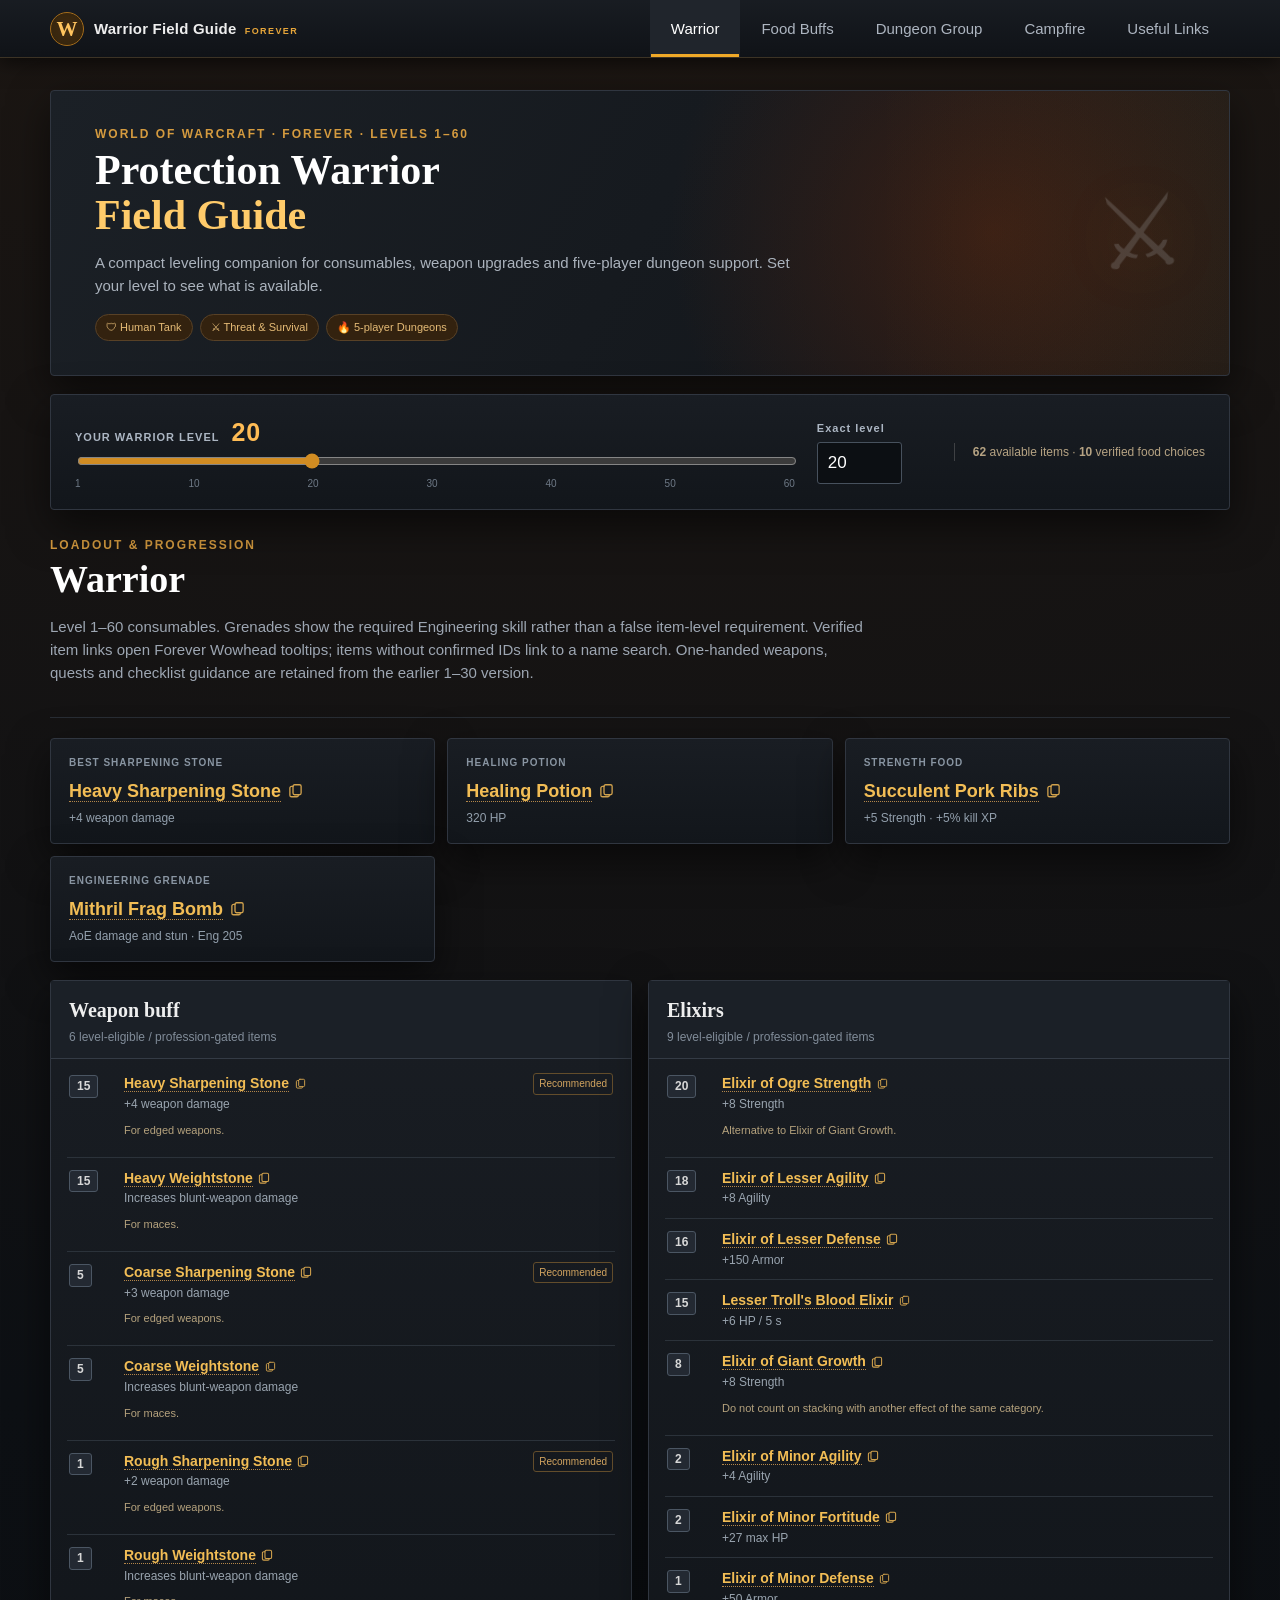
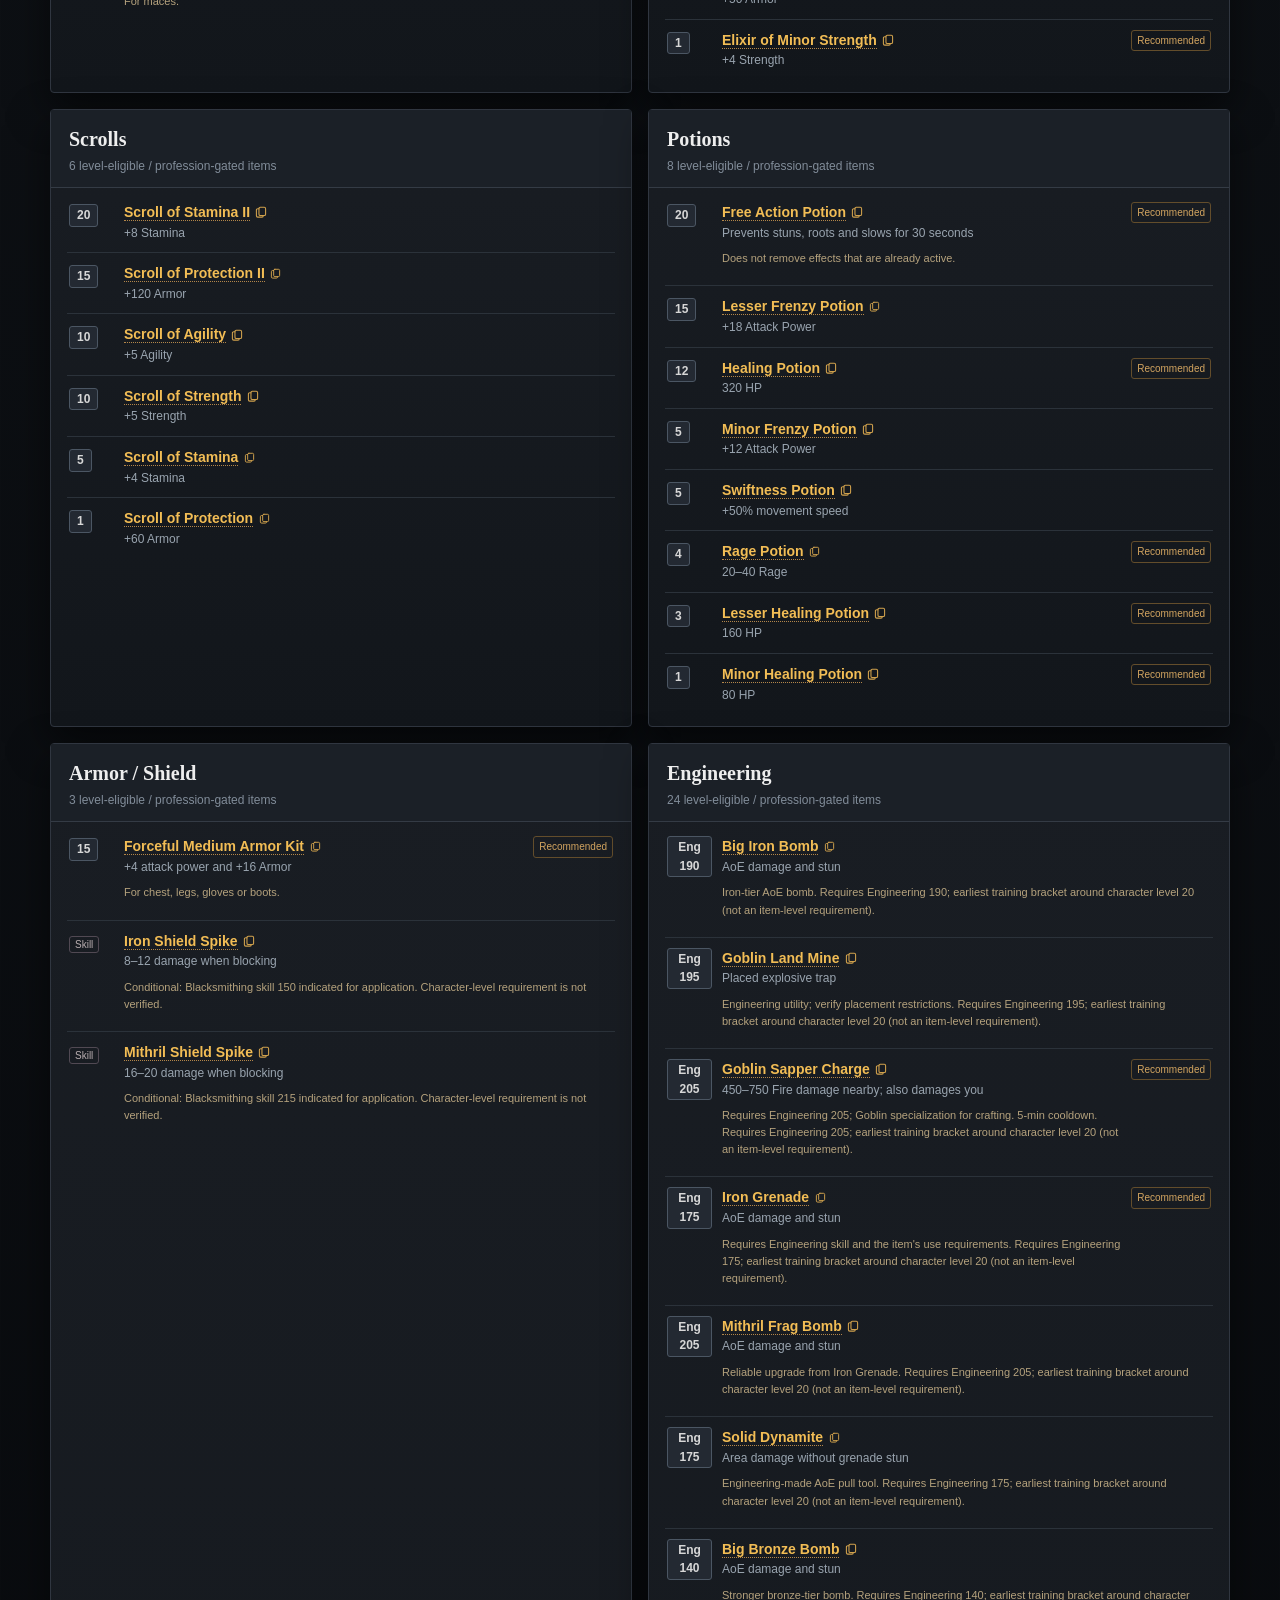
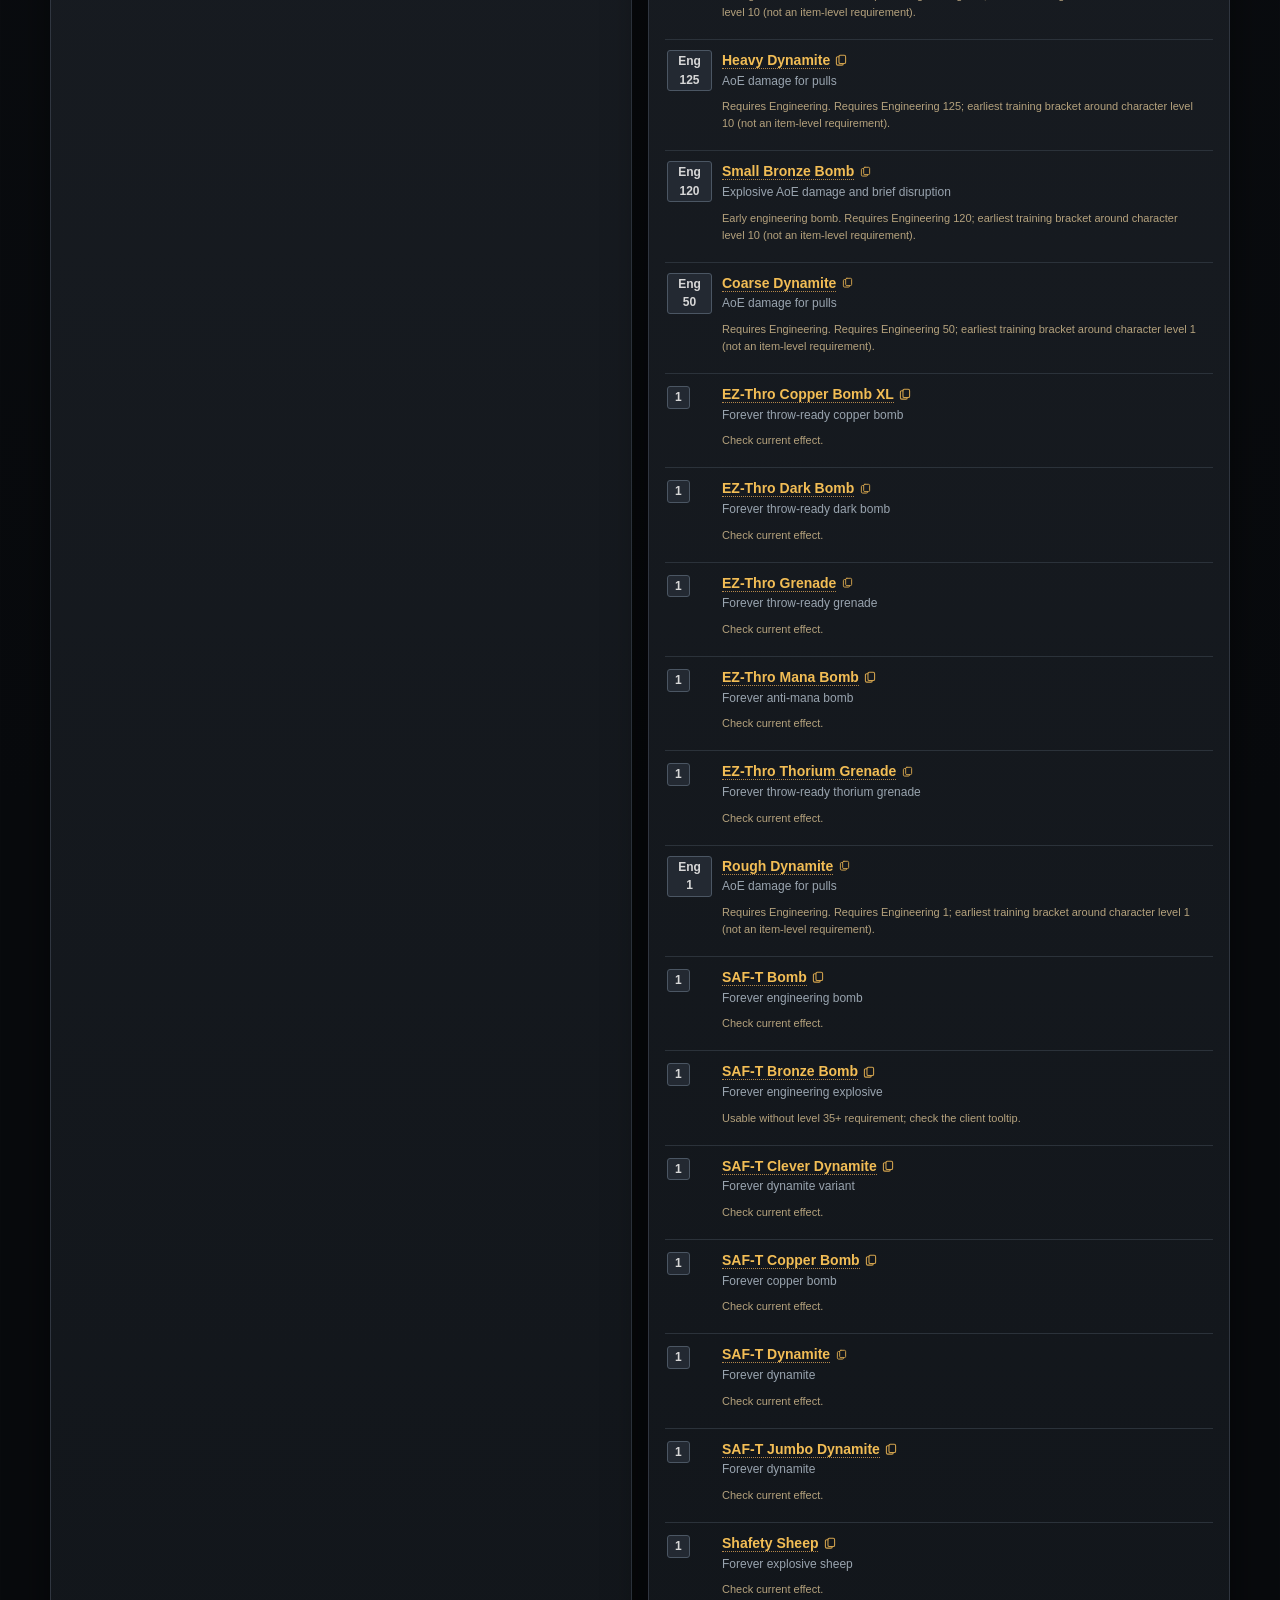
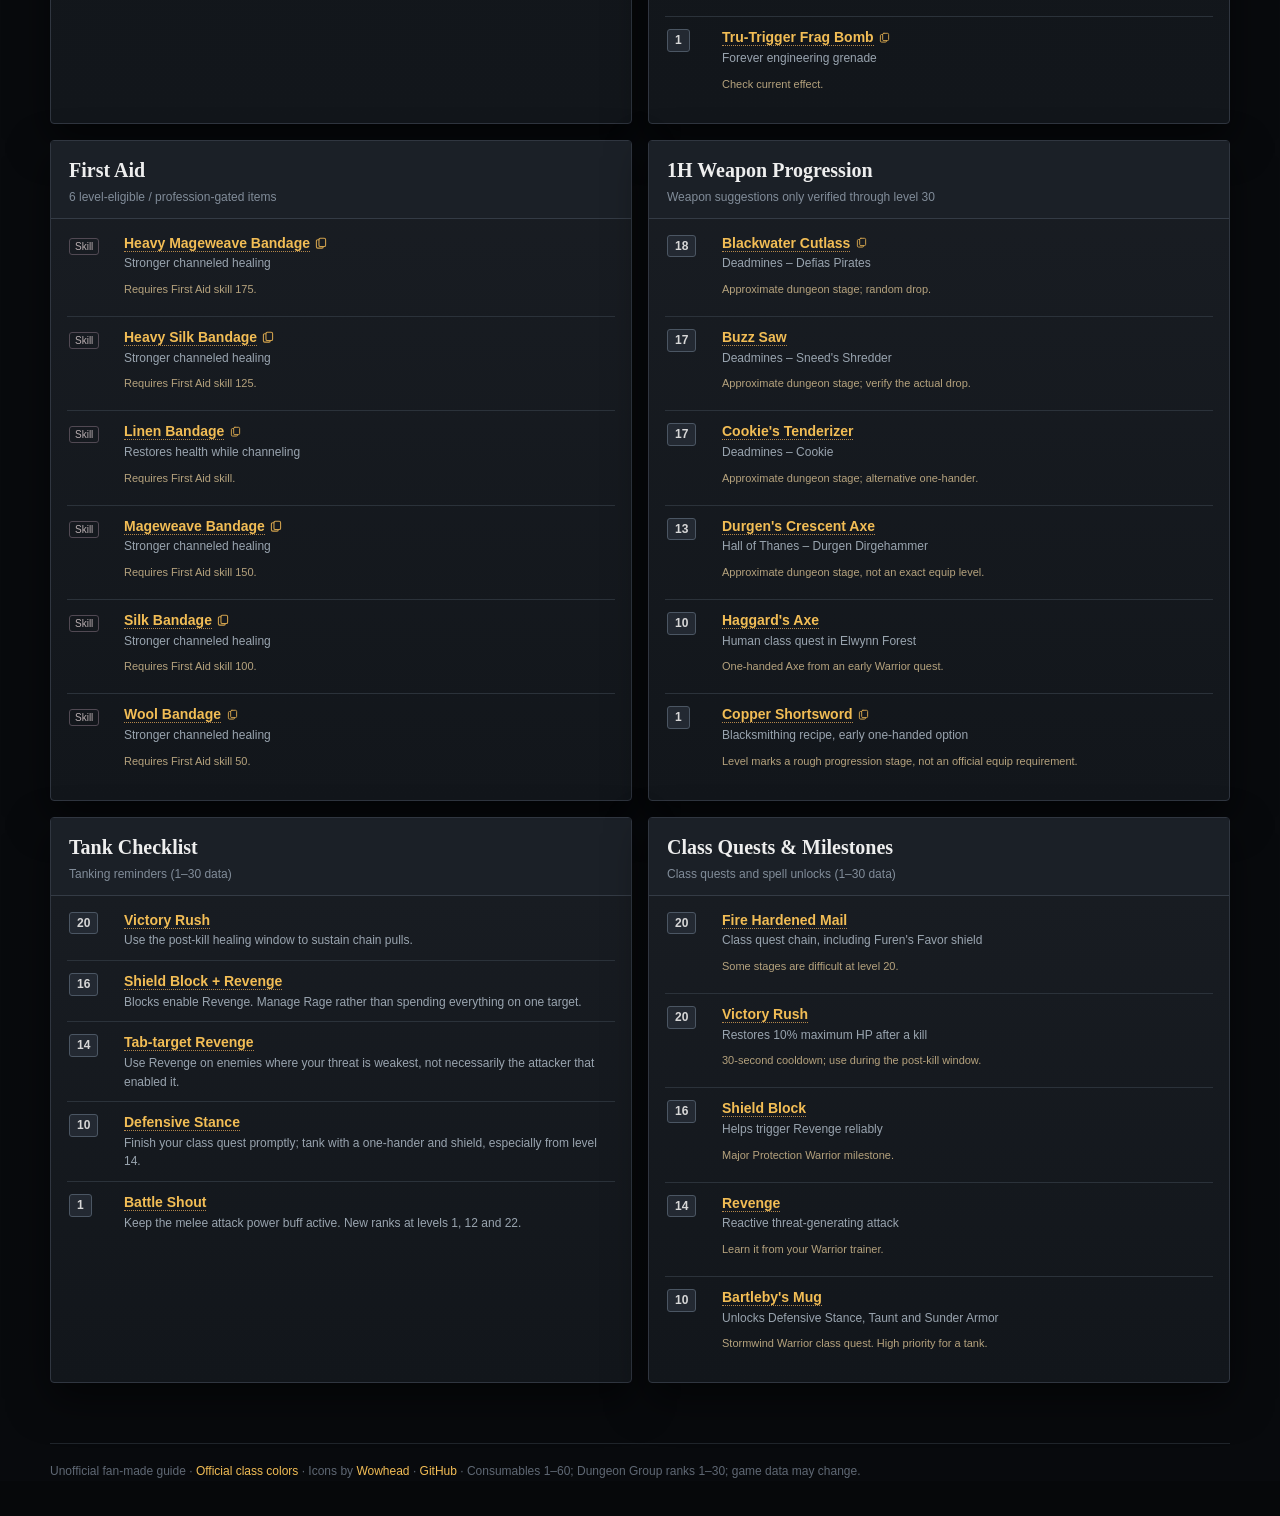
==== commit b9b9b8db: "Extend Warrior consumables level control to 60 and clarify Engineering profession gates" ====
--- a/index.html
+++ b/index.html
@@ -1,22 +1,22 @@
 <!doctype html>
 <html lang="en"><head><meta charset="utf-8"><meta name="viewport" content="width=device-width, initial-scale=1">
-<meta name="description" content="WoW Forever Protection Warrior companion: level 1–30 consumables, food, campfire buffs and individual-level dungeon party planning.">
+<meta name="description" content="WoW Forever Protection Warrior companion: level 1–60 consumables, food, campfire buffs and individual-level dungeon party planning.">
 <title>Forever · Warrior Field Guide</title><link rel="stylesheet" href="styles.css?v=20261102-tooltip-fix"><link rel="stylesheet" href="forever.css?v=20261109-cms-audit"></head>
 <body data-page="forever">
 <header class="topbar"><a class="brand" href="index.html"><span class="brand-mark">W</span><span>Warrior Field Guide <small class="brand-forever">FOREVER</small></span></a>
 <button class="nav-toggle" aria-label="Toggle navigation" aria-expanded="false">☰</button>
 <nav class="nav" id="mainNav"><a class="active" href="#warrior" data-tab="warrior">Warrior</a><a href="#food" data-tab="food">Food Buffs</a><a href="#group" data-tab="group">Dungeon Group</a><a href="#camp" data-tab="camp">Campfire</a><a href="#links" data-tab="links">Useful Links</a></nav></header>
 <main class="shell">
-<section class="hero panel forever-hero"><div><div class="eyebrow">WORLD OF WARCRAFT · FOREVER · LEVELS 1–30</div><h1>Protection Warrior<br><span class="gold">Field Guide</span></h1><p>A compact leveling companion for consumables, weapon upgrades and five-player dungeon support. Set your level to see what is available.</p><div class="hero-pills"><span>🛡 Human Tank</span><span>⚔ Threat & Survival</span><span>🔥 5-player Dungeons</span></div></div><div class="warrior-emblem" aria-hidden="true">⚔</div></section>
-<section class="panel levelbar" aria-label="Warrior level"><div><label for="mainLevel">YOUR WARRIOR LEVEL <strong id="levelNum">20</strong></label><input type="range" id="mainLevel" min="1" max="30" value="20"><div class="level-hints"><span>1</span><span>5</span><span>10</span><span>15</span><span>20</span><span>25</span><span>30</span></div></div><label class="level-number-label" for="levelNumber">Exact level<input type="number" id="levelNumber" min="1" max="30" value="20"></label><div class="level-summary" id="levelSummary"></div></section>
+<section class="hero panel forever-hero"><div><div class="eyebrow">WORLD OF WARCRAFT · FOREVER · LEVELS 1–60</div><h1>Protection Warrior<br><span class="gold">Field Guide</span></h1><p>A compact leveling companion for consumables, weapon upgrades and five-player dungeon support. Set your level to see what is available.</p><div class="hero-pills"><span>🛡 Human Tank</span><span>⚔ Threat & Survival</span><span>🔥 5-player Dungeons</span></div></div><div class="warrior-emblem" aria-hidden="true">⚔</div></section>
+<section class="panel levelbar" aria-label="Warrior level"><div><label for="mainLevel">YOUR WARRIOR LEVEL <strong id="levelNum">20</strong></label><input type="range" id="mainLevel" min="1" max="60" value="20"><div class="level-hints"><span>1</span><span>10</span><span>20</span><span>30</span><span>40</span><span>50</span><span>60</span></div></div><label class="level-number-label" for="levelNumber">Exact level<input type="number" id="levelNumber" min="1" max="60" value="20"></label><div class="level-summary" id="levelSummary"></div></section>
 
-<section id="view-warrior" class="tab-view"><div class="page-head"><div class="eyebrow">LOADOUT & PROGRESSION</div><h1>Warrior</h1><p>Available consumables, weapons, quests and tanking milestones. Hover over linked items or spells for a tooltip.</p></div><div id="warriorHighlights" class="highlights"></div><div class="category-grid" id="warriorCategories"></div></section>
+<section id="view-warrior" class="tab-view"><div class="page-head"><div class="eyebrow">LOADOUT & PROGRESSION</div><h1>Warrior</h1><p>Level 1–60 consumables. Grenades show the required Engineering skill rather than a false item-level requirement. Verified item links open Forever Wowhead tooltips; items without confirmed IDs link to a name search. One-handed weapons, quests and checklist guidance are retained from the earlier 1–30 version.</p></div><div id="warriorHighlights" class="highlights"></div><div class="category-grid" id="warriorCategories"></div></section>
 
 <section id="view-food" class="tab-view" hidden><div class="page-head"><div class="eyebrow">COOKING & WELL FED</div><h1>Food Buffs</h1><p>Many cooked foods in Forever also grant +5% experience from enemy kills. Required character level and Cooking skill are different.</p></div>
 <div class="notice">Only one Well Fed food buff can be active at a time. Some uncommon recipes have a known Cooking skill but no independently verified minimum character level; these are clearly marked.</div>
 <div class="toolbar panel"><label>Category<select id="foodCategory"><option value="all">All categories</option><option value="STR">Strength</option><option value="STA">Stamina</option><option value="AGI">Agility</option><option value="AP">Attack Power</option><option value="INT">Intellect</option><option value="SPR">Spirit</option><option value="SPELL">Spell / Healing</option><option value="SPECIAL">Special</option></select></label><label>Search<input type="search" id="foodSearch" placeholder="Food name…"></label><label class="check"><input id="foodShowUnverified" type="checkbox"> Include unverified level requirements</label></div><p id="foodCount" class="source-note"></p><div class="panel table-panel"><div class="table-scroll"><table><thead><tr><th>Level</th><th>Food</th><th>Buff</th><th>Cooking skill</th><th>Level status</th></tr></thead><tbody id="foodRows"></tbody></table></div></div></section>
 
-<section id="view-group" class="tab-view" hidden><div class="page-head"><div class="eyebrow">FIVE-PLAYER DUNGEON TOOL</div><h1>Dungeon Group</h1><p>You are the Warrior tank. Choose each teammate's class and their own level (1–30). Buffs and crowd control are calculated independently for every player.</p></div>
+<section id="view-group" class="tab-view" hidden><div class="page-head"><div class="eyebrow">FIVE-PLAYER DUNGEON TOOL</div><h1>Dungeon Group</h1><p>This spell-rank calculator currently supports levels 1–30 only. The main Warrior consumables selector now goes to level 60; higher-level spell ranks have not been added here. Choose each teammate&#39;s class and level up to 30.</p></div>
 <div class="panel party-builder"><div class="party-slots" id="groupSlots"></div><div class="party-submit"><div><strong id="groupSummary">Party buffs and crowd control</strong><span>Skills requiring talents, pets or class quests are flagged.</span></div><button class="button primary analyze-button" id="refreshGroup" type="button">Refresh Results</button></div></div>
 <div id="partyResults" class="party-results"></div>
 <section class="panel chat-export-panel" aria-labelledby="exportHeading"><div class="export-heading"><div><div class="eyebrow">SHARE WITH YOUR PARTY</div><h2 id="exportHeading">WoW Chat Export</h2><p>Each player gets their highest available spell rank for their own level. Class names start every line; unlock levels are not displayed.</p></div><div class="export-actions"><button id="copyAll" type="button" class="button primary">Copy all</button></div></div><div id="exportRows" class="export-rows"></div><div class="chat-warning"><strong>Sending to WoW:</strong> Copy all preserves separate lines, useful for a multi-line paste addon or sharing in Discord. Standard WoW chat removes newlines and limits message length, so use each row's <strong>Copy</strong> button to send one message at a time. <strong>*</strong> means an ability also requires a talent, pet or special unlock; having the level alone is not enough.</div><p id="copyStatus" role="status" aria-live="polite" class="source-note"></p></section>
@@ -25,7 +25,7 @@
 <section id="view-camp" class="tab-view" hidden><div class="page-head"><div class="eyebrow">PROFESSION UTILITY</div><h1>Campfire Buffs</h1><p>Once you have unlocked camping through The Great Outdoors, you can benefit from other players' profession objects. Buff strength usually scales with character level.</p></div><div class="notice">Placing a campfire object requires the relevant profession skill. Nearby players can receive its benefit after spending about a minute by the fire. Some profession buffs conflict with class buffs.</div><div id="campCards" class="category-grid"></div></section>
 
 <section id="view-links" class="tab-view" hidden><div class="page-head"><div class="eyebrow">BOOKMARKS & REFERENCES</div><h1>Useful Links</h1><p>Guides, resources and your own bookmarks. Add or edit entries in the simple CMS.</p></div><p id="linksStatus" class="source-note" role="status" hidden></p><div id="linksCards" class="link-grid"></div><p class="source-note"><a class="button" href="cms.html">⚙ Manage Links (CMS)</a></p></section>
-</main><div id="itemCopyStatus" class="copy-name-status" role="status" aria-live="polite"></div><footer>Unofficial fan-made guide · <a href="https://warcraft.wiki.gg/wiki/Class_colors" target="_blank" rel="noopener">Official class colors</a> · Icons by <a href="https://www.wowhead.com/classic/icons/name:class" target="_blank" rel="noopener">Wowhead</a> · <a href="https://github.com/janbarta51-svg/forever" target="_blank" rel="noopener">GitHub</a> · Levels 1–30; game data may change.</footer>
+</main><div id="itemCopyStatus" class="copy-name-status" role="status" aria-live="polite"></div><footer>Unofficial fan-made guide · <a href="https://warcraft.wiki.gg/wiki/Class_colors" target="_blank" rel="noopener">Official class colors</a> · Icons by <a href="https://www.wowhead.com/classic/icons/name:class" target="_blank" rel="noopener">Wowhead</a> · <a href="https://github.com/janbarta51-svg/forever" target="_blank" rel="noopener">GitHub</a> · Consumables 1–60; Dungeon Group ranks 1–30; game data may change.</footer>
 <script>var whTooltips={colorLinks:true,iconizeLinks:true,renameLinks:false};</script><script defer src="https://wow.zamimg.com/js/tooltips.js"></script>
-<script src="data-food.js"></script><script src="data-warrior.js"></script><script src="data-party.js"></script><script src="class-ui.js"></script><script src="app.js?v=20261109-cms-audit"></script>
+<script src="data-food.js"></script><script src="data-warrior.js"></script><script src="data-60.js?v=20261115-consumables"></script><script src="data-party.js"></script><script src="class-ui.js"></script><script src="app.js?v=20261115-consumables"></script>
 </body></html>
--- a/forever.css
+++ b/forever.css
@@ -50,16 +50,12 @@
 .export-heading p{font-size:13px;color:#95a0ae;margin:0;max-width:660px}
 .export-actions{display:flex;flex-wrap:wrap;gap:8px}
 .export-actions button,.export-copy{cursor:pointer}
-.export-channel{display:flex;align-items:center;gap:6px;color:#9eaab7;font-size:12px}
-.export-channel select{background:#10141a;color:#f0f1f3;border:1px solid #45515e;border-radius:4px;padding:7px 6px}
-.export-actions button:disabled,.export-channel select:disabled{opacity:.5;cursor:not-allowed}
 .export-rows{display:grid;gap:8px}
 .export-row{display:grid;grid-template-columns:30px minmax(0,1fr) auto;align-items:center;gap:10px;padding:10px 12px;border:1px solid #343e49;border-left:3px solid var(--class-color,#777);border-radius:3px;background:#10141a}
 .export-index{font-size:11px;color:#7d8895;text-align:center}
 .export-text{font-size:13px;line-height:1.5;color:#dae0e7;overflow-wrap:anywhere;white-space:pre-wrap;user-select:text}
 .export-copy{padding:6px 11px;font-size:12px}
 .chat-warning{background:#30271863;color:#c7bca9;border-left:3px solid #bc8b39;padding:12px 14px;font-size:12px;margin-top:16px;line-height:1.6}
-.chat-warning a{font-weight:700}
 #copyStatus{margin:10px 0 0;min-height:20px}
 @media(max-width:1050px){.party-slots{grid-template-columns:repeat(3,minmax(0,1fr))}.member-slot{border-bottom:1px solid #303640}.export-heading{align-items:flex-start;flex-direction:column}}
 @media(max-width:760px){.party-slots{grid-template-columns:1fr}.class-slot{padding:14px 18px}.group-columns{grid-template-columns:1fr}.group-type + .group-type{border-left:0;border-top:1px solid #333b45}.export-heading h2{font-size:23px}.export-row{grid-template-columns:22px minmax(0,1fr) auto}.chat-export-panel{padding:14px}.group-ability-line{gap:5px}.party-submit{padding:15px}}
@@ -233,3 +229,8 @@
   visibility:hidden !important;
   pointer-events:none !important;
 }
+
+/* CMS back navigation remains visible on mobile; unlike the main menu it has no toggle. */
+.cms-back-link{margin-left:auto;padding:9px 12px;color:#d6b77c;text-decoration:none;white-space:nowrap;font-size:13px}
+.cms-back-link:hover{color:#fff;text-decoration:none}
+@media(max-width:480px){.cms-back-link{font-size:12px;padding:8px 4px}.cms-form .page-head h1{font-size:29px}}
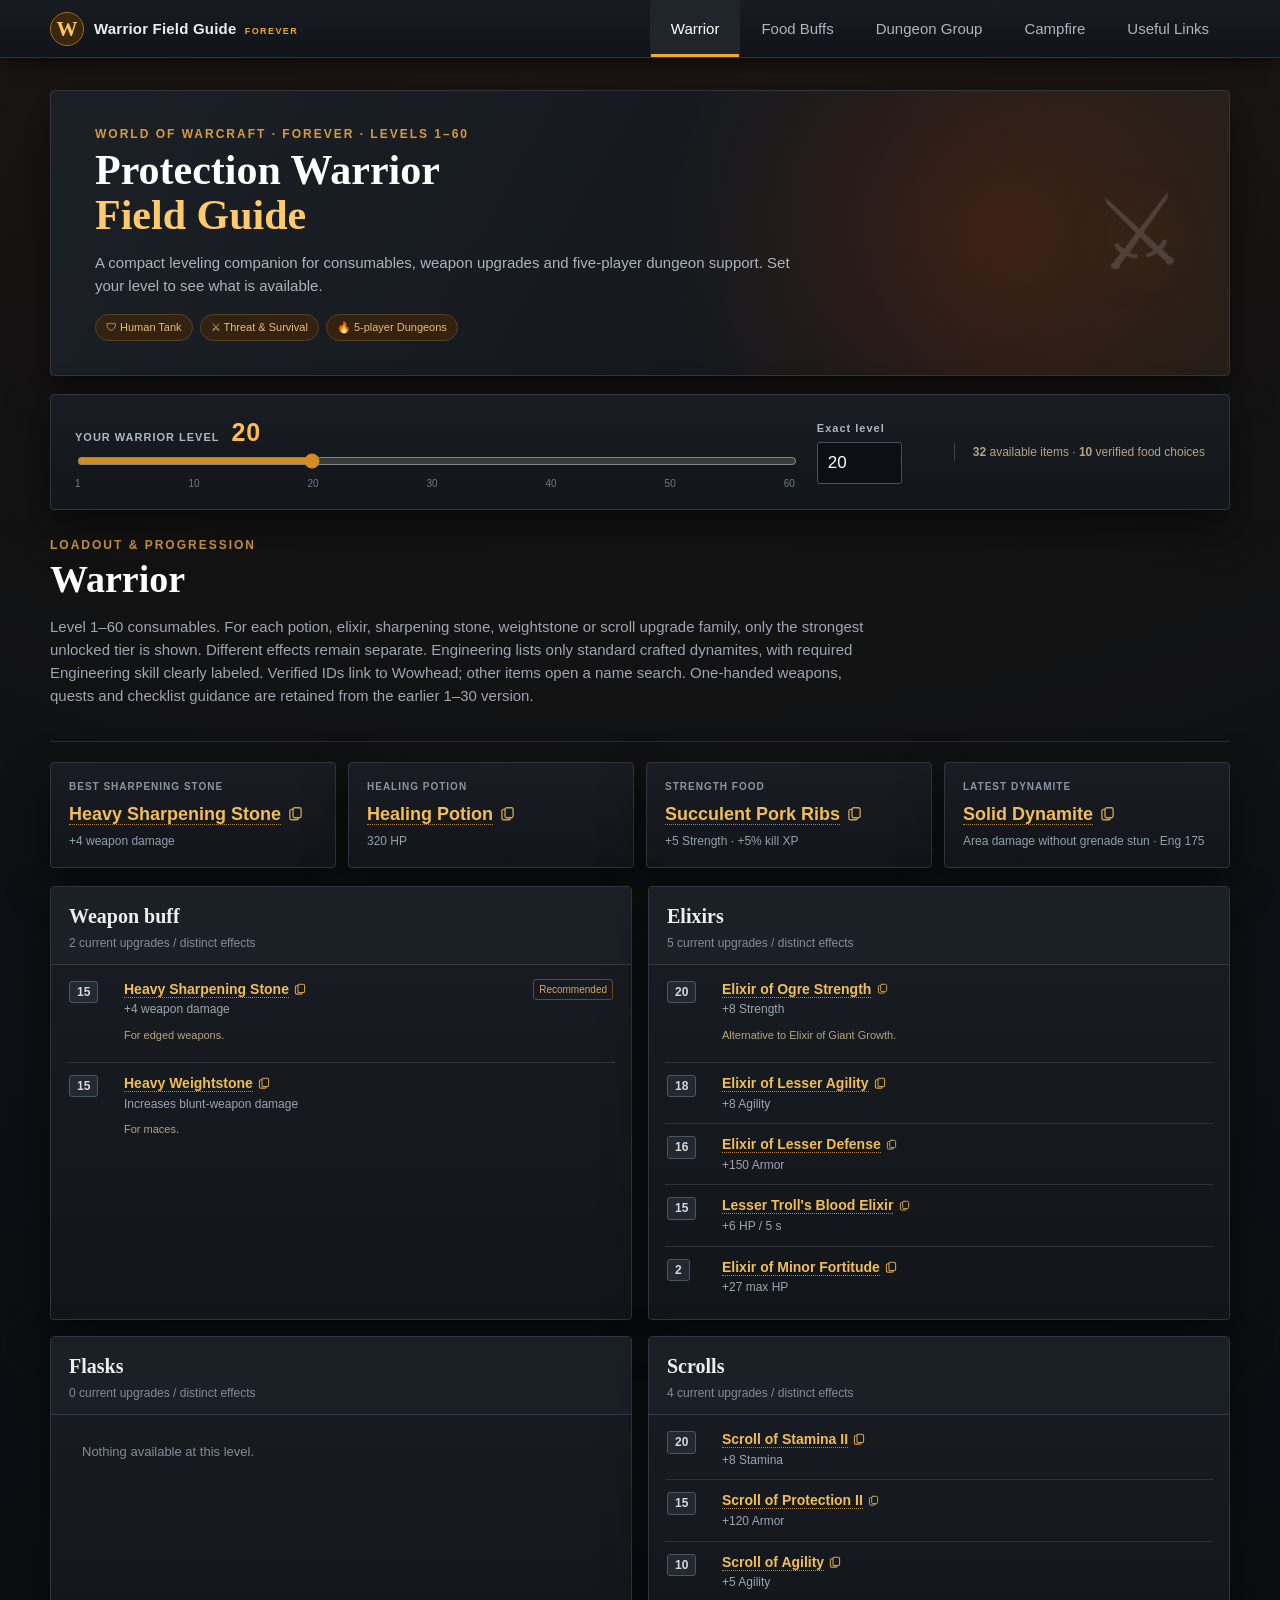
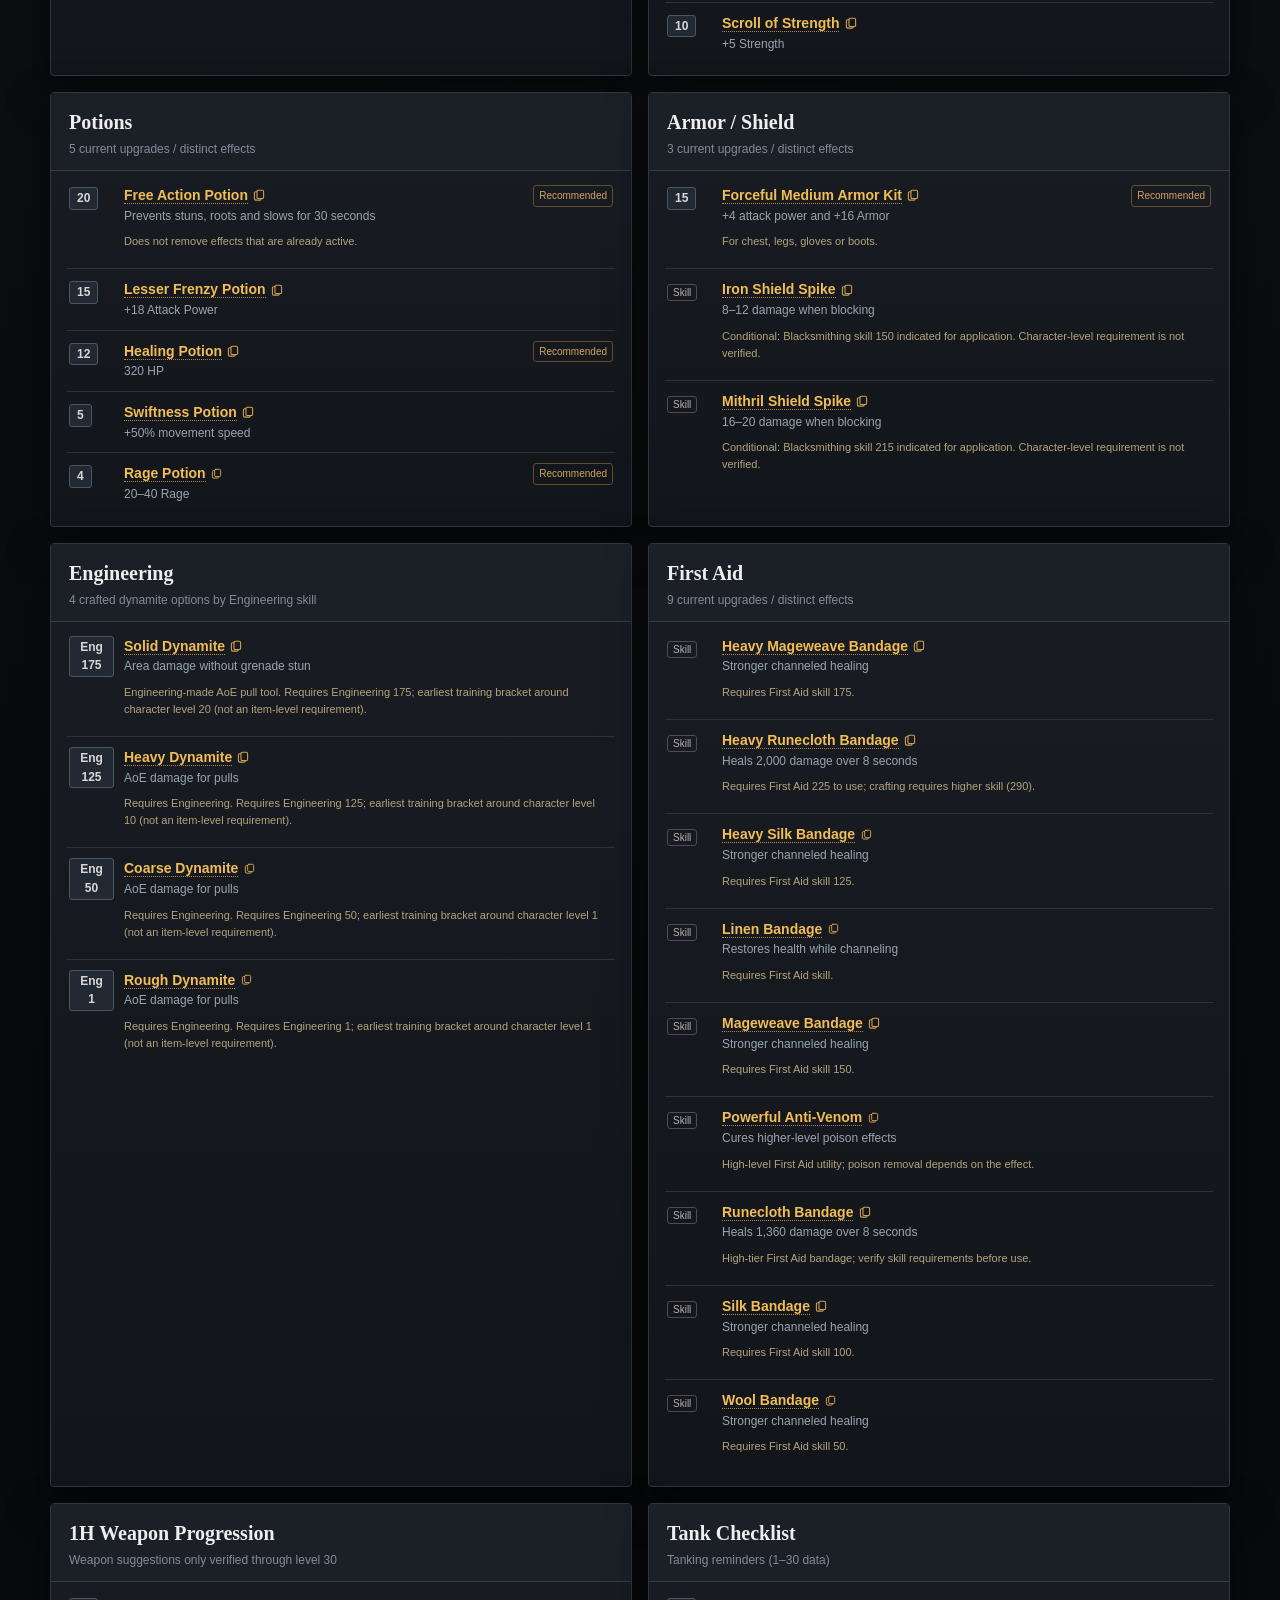
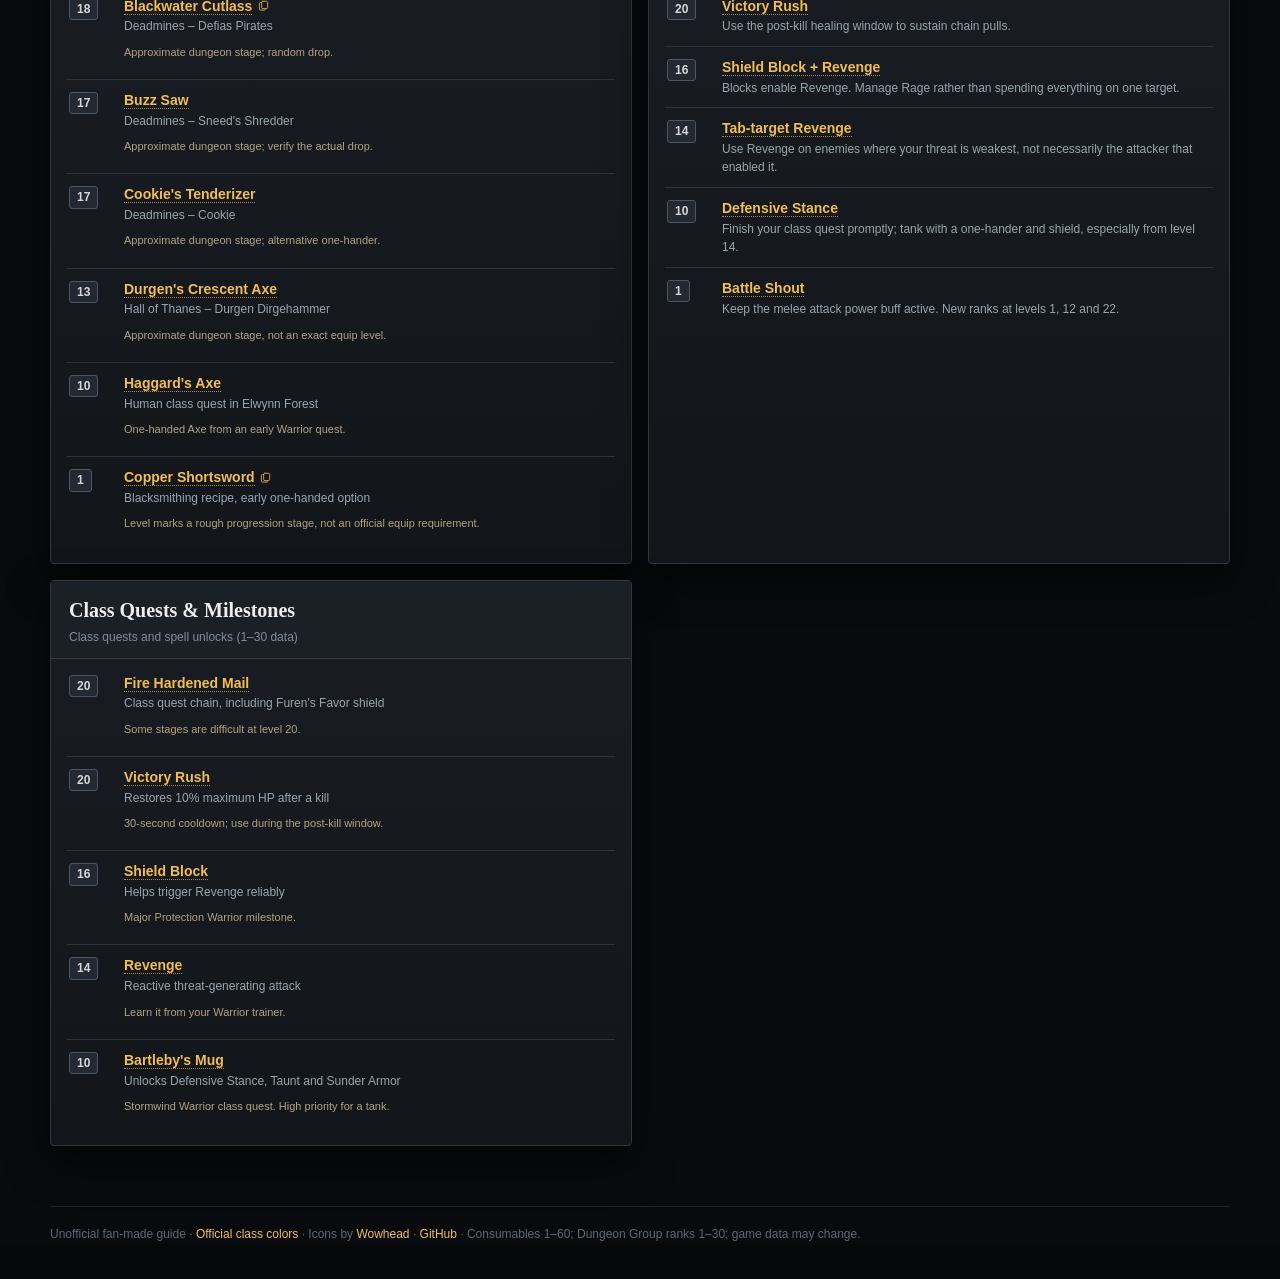
==== commit a0ddefc8: "Show current consumable tiers and keep Engineering dynamites only" ====
--- a/index.html
+++ b/index.html
@@ -10,7 +10,7 @@
 <section class="hero panel forever-hero"><div><div class="eyebrow">WORLD OF WARCRAFT · FOREVER · LEVELS 1–60</div><h1>Protection Warrior<br><span class="gold">Field Guide</span></h1><p>A compact leveling companion for consumables, weapon upgrades and five-player dungeon support. Set your level to see what is available.</p><div class="hero-pills"><span>🛡 Human Tank</span><span>⚔ Threat & Survival</span><span>🔥 5-player Dungeons</span></div></div><div class="warrior-emblem" aria-hidden="true">⚔</div></section>
 <section class="panel levelbar" aria-label="Warrior level"><div><label for="mainLevel">YOUR WARRIOR LEVEL <strong id="levelNum">20</strong></label><input type="range" id="mainLevel" min="1" max="60" value="20"><div class="level-hints"><span>1</span><span>10</span><span>20</span><span>30</span><span>40</span><span>50</span><span>60</span></div></div><label class="level-number-label" for="levelNumber">Exact level<input type="number" id="levelNumber" min="1" max="60" value="20"></label><div class="level-summary" id="levelSummary"></div></section>
 
-<section id="view-warrior" class="tab-view"><div class="page-head"><div class="eyebrow">LOADOUT & PROGRESSION</div><h1>Warrior</h1><p>Level 1–60 consumables. Grenades show the required Engineering skill rather than a false item-level requirement. Verified item links open Forever Wowhead tooltips; items without confirmed IDs link to a name search. One-handed weapons, quests and checklist guidance are retained from the earlier 1–30 version.</p></div><div id="warriorHighlights" class="highlights"></div><div class="category-grid" id="warriorCategories"></div></section>
+<section id="view-warrior" class="tab-view"><div class="page-head"><div class="eyebrow">LOADOUT & PROGRESSION</div><h1>Warrior</h1><p>Level 1–60 consumables. For each potion, elixir, sharpening stone, weightstone or scroll upgrade family, only the strongest unlocked tier is shown. Different effects remain separate. Engineering lists only standard crafted dynamites, with required Engineering skill clearly labeled. Verified IDs link to Wowhead; other items open a name search. One-handed weapons, quests and checklist guidance are retained from the earlier 1–30 version.</p></div><div id="warriorHighlights" class="highlights"></div><div class="category-grid" id="warriorCategories"></div></section>
 
 <section id="view-food" class="tab-view" hidden><div class="page-head"><div class="eyebrow">COOKING & WELL FED</div><h1>Food Buffs</h1><p>Many cooked foods in Forever also grant +5% experience from enemy kills. Required character level and Cooking skill are different.</p></div>
 <div class="notice">Only one Well Fed food buff can be active at a time. Some uncommon recipes have a known Cooking skill but no independently verified minimum character level; these are clearly marked.</div>
@@ -27,5 +27,5 @@
 <section id="view-links" class="tab-view" hidden><div class="page-head"><div class="eyebrow">BOOKMARKS & REFERENCES</div><h1>Useful Links</h1><p>Guides, resources and your own bookmarks. Add or edit entries in the simple CMS.</p></div><p id="linksStatus" class="source-note" role="status" hidden></p><div id="linksCards" class="link-grid"></div><p class="source-note"><a class="button" href="cms.html">⚙ Manage Links (CMS)</a></p></section>
 </main><div id="itemCopyStatus" class="copy-name-status" role="status" aria-live="polite"></div><footer>Unofficial fan-made guide · <a href="https://warcraft.wiki.gg/wiki/Class_colors" target="_blank" rel="noopener">Official class colors</a> · Icons by <a href="https://www.wowhead.com/classic/icons/name:class" target="_blank" rel="noopener">Wowhead</a> · <a href="https://github.com/janbarta51-svg/forever" target="_blank" rel="noopener">GitHub</a> · Consumables 1–60; Dungeon Group ranks 1–30; game data may change.</footer>
 <script>var whTooltips={colorLinks:true,iconizeLinks:true,renameLinks:false};</script><script defer src="https://wow.zamimg.com/js/tooltips.js"></script>
-<script src="data-food.js"></script><script src="data-warrior.js"></script><script src="data-60.js?v=20261115-consumables"></script><script src="data-party.js"></script><script src="class-ui.js"></script><script src="app.js?v=20261115-consumables"></script>
+<script src="data-food.js"></script><script src="data-warrior.js"></script><script src="data-60.js?v=20261116-current-tiers"></script><script src="data-party.js"></script><script src="class-ui.js"></script><script src="app.js?v=20261116-current-tiers"></script>
 </body></html>
--- a/forever.css
+++ b/forever.css
@@ -1,5 +1,5 @@
 /* Forever uses the original wow.field.guide stylesheet as its base. */
-[hidden]{display:none!important}.gold{color:#ffcb6a}.brand-forever{font-size:9px;letter-spacing:1.4px;color:#e7a63a;margin-left:4px}.forever-hero{min-height:230px;padding:34px 44px}.forever-hero h1{font-size:42px}.forever-hero p{font-size:15px;margin:8px 0 0}.forever-hero .warrior-emblem{font-size:100px}.hero-pills{display:flex;flex-wrap:wrap;gap:7px;margin-top:16px}.hero-pills span{font-size:11px;color:#e5bb76;border:1px solid #584126;border-radius:15px;padding:4px 10px;background:#33220f}.levelbar{display:grid;grid-template-columns:minmax(0,1fr) 115px minmax(110px,auto);align-items:center;gap:22px;padding:18px 24px;margin-top:18px;position:sticky;top:58px;z-index:39}.levelbar label{display:block;color:#acb6c3;font-size:11px;font-weight:700;letter-spacing:1px}.levelbar label strong{color:#ffbc55;font-size:25px;margin-left:8px}.levelbar input[type=range]{width:100%;accent-color:#d18c22;cursor:pointer}.level-hints{display:flex;justify-content:space-between;font-size:10px;color:#6e7986}.levelbar input[type=number]{width:85px;border:1px solid #47515d;background:#0c0f13;color:white;padding:10px;font-size:17px;margin-top:5px;border-radius:3px}.level-summary{font-size:12px;color:#b6a383;border-left:1px solid #3f4144;padding-left:18px}.tab-view{min-height:400px}.page-head{margin-top:26px}.highlights{display:grid;grid-template-columns:repeat(3,1fr);gap:12px;margin-bottom:18px}.highlight{padding:16px 18px}.highlight small,.detail-label{color:#8995a2;display:block;font-size:10px;font-weight:bold;text-transform:uppercase;letter-spacing:1px}.highlight strong{display:block;color:#f8c271;font-size:18px;margin-top:7px}.highlight p{font-size:12px;color:#929fac;margin:3px 0 0}.category-grid{display:grid;grid-template-columns:repeat(2,minmax(0,1fr));gap:16px}.mini-panel{overflow:visible;padding:0}.mini-panel h2{font-family:Georgia,serif;color:#eee;font-size:20px;margin:0;padding:14px 18px;border-bottom:1px solid #343b45;background:#1b2027}.mini-panel .subtitle{display:block;font:12px Arial,sans-serif;color:#818c99;margin-top:4px}.entry-list{padding:4px 16px 12px}.entry{display:grid;grid-template-columns:45px 1fr auto;gap:10px;align-items:start;padding:10px 2px;border-bottom:1px solid #2b323a}.entry:last-child{border-bottom:0}.entry .level-badge{text-align:center}.entry-desc{font-size:12px;color:#99a4af}.entry-title{display:block;font-weight:700;font-size:14px}.small-flag{font-size:10px;color:#d3a560;padding:2px 5px;border:1px solid #634d2b;border-radius:3px}.small-flag.uncertain{color:#b9aeb0;border-color:#514953}.empty-state{color:#818d99;padding:23px 15px;font-size:13px}.toolbar select{font-size:14px}.toolbar input[type=search]{min-width:190px}.group-select{display:block;width:100%;color:#fff;background:#10151b;border:1px solid #48515c;padding:9px 5px;margin-top:14px;border-radius:3px}.member-slot{padding:15px}.member-slot .role-label{margin-bottom:4px}.member-slot small{color:#8b96a5}.party-results .category-grid{margin-top:14px}.source-note a{word-break:break-word}.link-grid{display:grid;grid-template-columns:repeat(3,minmax(0,1fr));gap:14px}.link-card{padding:18px;display:block;color:inherit}.link-card:hover{text-decoration:none;border-color:#8b622c}.link-card strong{color:#eec077}.link-card span{display:block;color:#8d97a3;font-size:12px;margin-top:6px;word-break:break-all}.muted{color:#919ca7}.tooltip-wrap{position:relative;display:inline-block}.tooltip-wrap>a{cursor:help;border-bottom:1px dotted #b38649}.flag-note{font-size:11px;color:#b5a27d;padding:8px 0}.stat-good{color:#87c77a}.stat-muted{color:#8a96a4}.status-estimated{color:#c7aa7d}.status-verified{color:#83bd86}.camp-note{font-size:12px;color:#91a0ad;margin-top:8px}.cms-form{max-width:980px}.cms-list{display:grid;gap:8px}.cms-row{display:grid;grid-template-columns:1fr 2fr auto;gap:8px}.cms-row input,.cms-form input,.cms-form textarea{background:#0e1217;border:1px solid #3e4853;color:white;border-radius:3px;padding:10px;width:100%;font:inherit}.cms-row button{border:1px solid #5e4340;background:#2c191a;color:#efaaa1;border-radius:3px;cursor:pointer}.cms-actions{display:flex;gap:10px;flex-wrap:wrap;margin:16px 0}.cms-actions button{cursor:pointer}.cms-status{min-height:28px;font-size:13px}.citation-inline{font-size:11px;color:#7d8a98}.citation-inline a{color:#c7a369}.tab-view .notice{margin-bottom:15px}
+[hidden]{display:none!important}.gold{color:#ffcb6a}.brand-forever{font-size:9px;letter-spacing:1.4px;color:#e7a63a;margin-left:4px}.forever-hero{min-height:230px;padding:34px 44px}.forever-hero h1{font-size:42px}.forever-hero p{font-size:15px;margin:8px 0 0}.forever-hero .warrior-emblem{font-size:100px}.hero-pills{display:flex;flex-wrap:wrap;gap:7px;margin-top:16px}.hero-pills span{font-size:11px;color:#e5bb76;border:1px solid #584126;border-radius:15px;padding:4px 10px;background:#33220f}.levelbar{display:grid;grid-template-columns:minmax(0,1fr) 115px minmax(110px,auto);align-items:center;gap:22px;padding:18px 24px;margin-top:18px;position:sticky;top:58px;z-index:39}.levelbar label{display:block;color:#acb6c3;font-size:11px;font-weight:700;letter-spacing:1px}.levelbar label strong{color:#ffbc55;font-size:25px;margin-left:8px}.levelbar input[type=range]{width:100%;accent-color:#d18c22;cursor:pointer}.level-hints{display:flex;justify-content:space-between;font-size:10px;color:#6e7986}.levelbar input[type=number]{width:85px;border:1px solid #47515d;background:#0c0f13;color:white;padding:10px;font-size:17px;margin-top:5px;border-radius:3px}.level-summary{font-size:12px;color:#b6a383;border-left:1px solid #3f4144;padding-left:18px}.tab-view{min-height:400px}.page-head{margin-top:26px}.highlights{display:grid;grid-template-columns:repeat(4,minmax(0,1fr));gap:12px;margin-bottom:18px}.highlight{padding:16px 18px}.highlight small,.detail-label{color:#8995a2;display:block;font-size:10px;font-weight:bold;text-transform:uppercase;letter-spacing:1px}.highlight strong{display:block;color:#f8c271;font-size:18px;margin-top:7px}.highlight p{font-size:12px;color:#929fac;margin:3px 0 0}.category-grid{display:grid;grid-template-columns:repeat(2,minmax(0,1fr));gap:16px}.mini-panel{overflow:visible;padding:0}.mini-panel h2{font-family:Georgia,serif;color:#eee;font-size:20px;margin:0;padding:14px 18px;border-bottom:1px solid #343b45;background:#1b2027}.mini-panel .subtitle{display:block;font:12px Arial,sans-serif;color:#818c99;margin-top:4px}.entry-list{padding:4px 16px 12px}.entry{display:grid;grid-template-columns:45px 1fr auto;gap:10px;align-items:start;padding:10px 2px;border-bottom:1px solid #2b323a}.entry:last-child{border-bottom:0}.entry .level-badge{text-align:center}.entry-desc{font-size:12px;color:#99a4af}.entry-title{display:block;font-weight:700;font-size:14px}.small-flag{font-size:10px;color:#d3a560;padding:2px 5px;border:1px solid #634d2b;border-radius:3px}.small-flag.uncertain{color:#b9aeb0;border-color:#514953}.empty-state{color:#818d99;padding:23px 15px;font-size:13px}.toolbar select{font-size:14px}.toolbar input[type=search]{min-width:190px}.group-select{display:block;width:100%;color:#fff;background:#10151b;border:1px solid #48515c;padding:9px 5px;margin-top:14px;border-radius:3px}.member-slot{padding:15px}.member-slot .role-label{margin-bottom:4px}.member-slot small{color:#8b96a5}.party-results .category-grid{margin-top:14px}.source-note a{word-break:break-word}.link-grid{display:grid;grid-template-columns:repeat(3,minmax(0,1fr));gap:14px}.link-card{padding:18px;display:block;color:inherit}.link-card:hover{text-decoration:none;border-color:#8b622c}.link-card strong{color:#eec077}.link-card span{display:block;color:#8d97a3;font-size:12px;margin-top:6px;word-break:break-all}.muted{color:#919ca7}.tooltip-wrap{position:relative;display:inline-block}.tooltip-wrap>a{cursor:help;border-bottom:1px dotted #b38649}.flag-note{font-size:11px;color:#b5a27d;padding:8px 0}.stat-good{color:#87c77a}.stat-muted{color:#8a96a4}.status-estimated{color:#c7aa7d}.status-verified{color:#83bd86}.camp-note{font-size:12px;color:#91a0ad;margin-top:8px}.cms-form{max-width:980px}.cms-list{display:grid;gap:8px}.cms-row{display:grid;grid-template-columns:1fr 2fr auto;gap:8px}.cms-row input,.cms-form input,.cms-form textarea{background:#0e1217;border:1px solid #3e4853;color:white;border-radius:3px;padding:10px;width:100%;font:inherit}.cms-row button{border:1px solid #5e4340;background:#2c191a;color:#efaaa1;border-radius:3px;cursor:pointer}.cms-actions{display:flex;gap:10px;flex-wrap:wrap;margin:16px 0}.cms-actions button{cursor:pointer}.cms-status{min-height:28px;font-size:13px}.citation-inline{font-size:11px;color:#7d8a98}.citation-inline a{color:#c7a369}.tab-view .notice{margin-bottom:15px}
 @media(max-width:980px){.link-grid{grid-template-columns:repeat(2,minmax(0,1fr))}.highlights{grid-template-columns:repeat(2,minmax(0,1fr))}.levelbar{grid-template-columns:1fr 100px}.level-summary{grid-column:1/-1;border-left:0;border-top:1px solid #3f4144;padding:10px 0 0}}
 @media(max-width:760px){.forever-hero{padding:25px}.forever-hero h1{font-size:34px}.levelbar{top:58px;padding:12px;gap:12px}.category-grid,.highlights,.link-grid{grid-template-columns:1fr}.cms-row{grid-template-columns:1fr}.cms-row button{padding:8px}.entry{grid-template-columns:38px 1fr auto}.mini-panel h2{font-size:18px}.nav{z-index:100}}
 
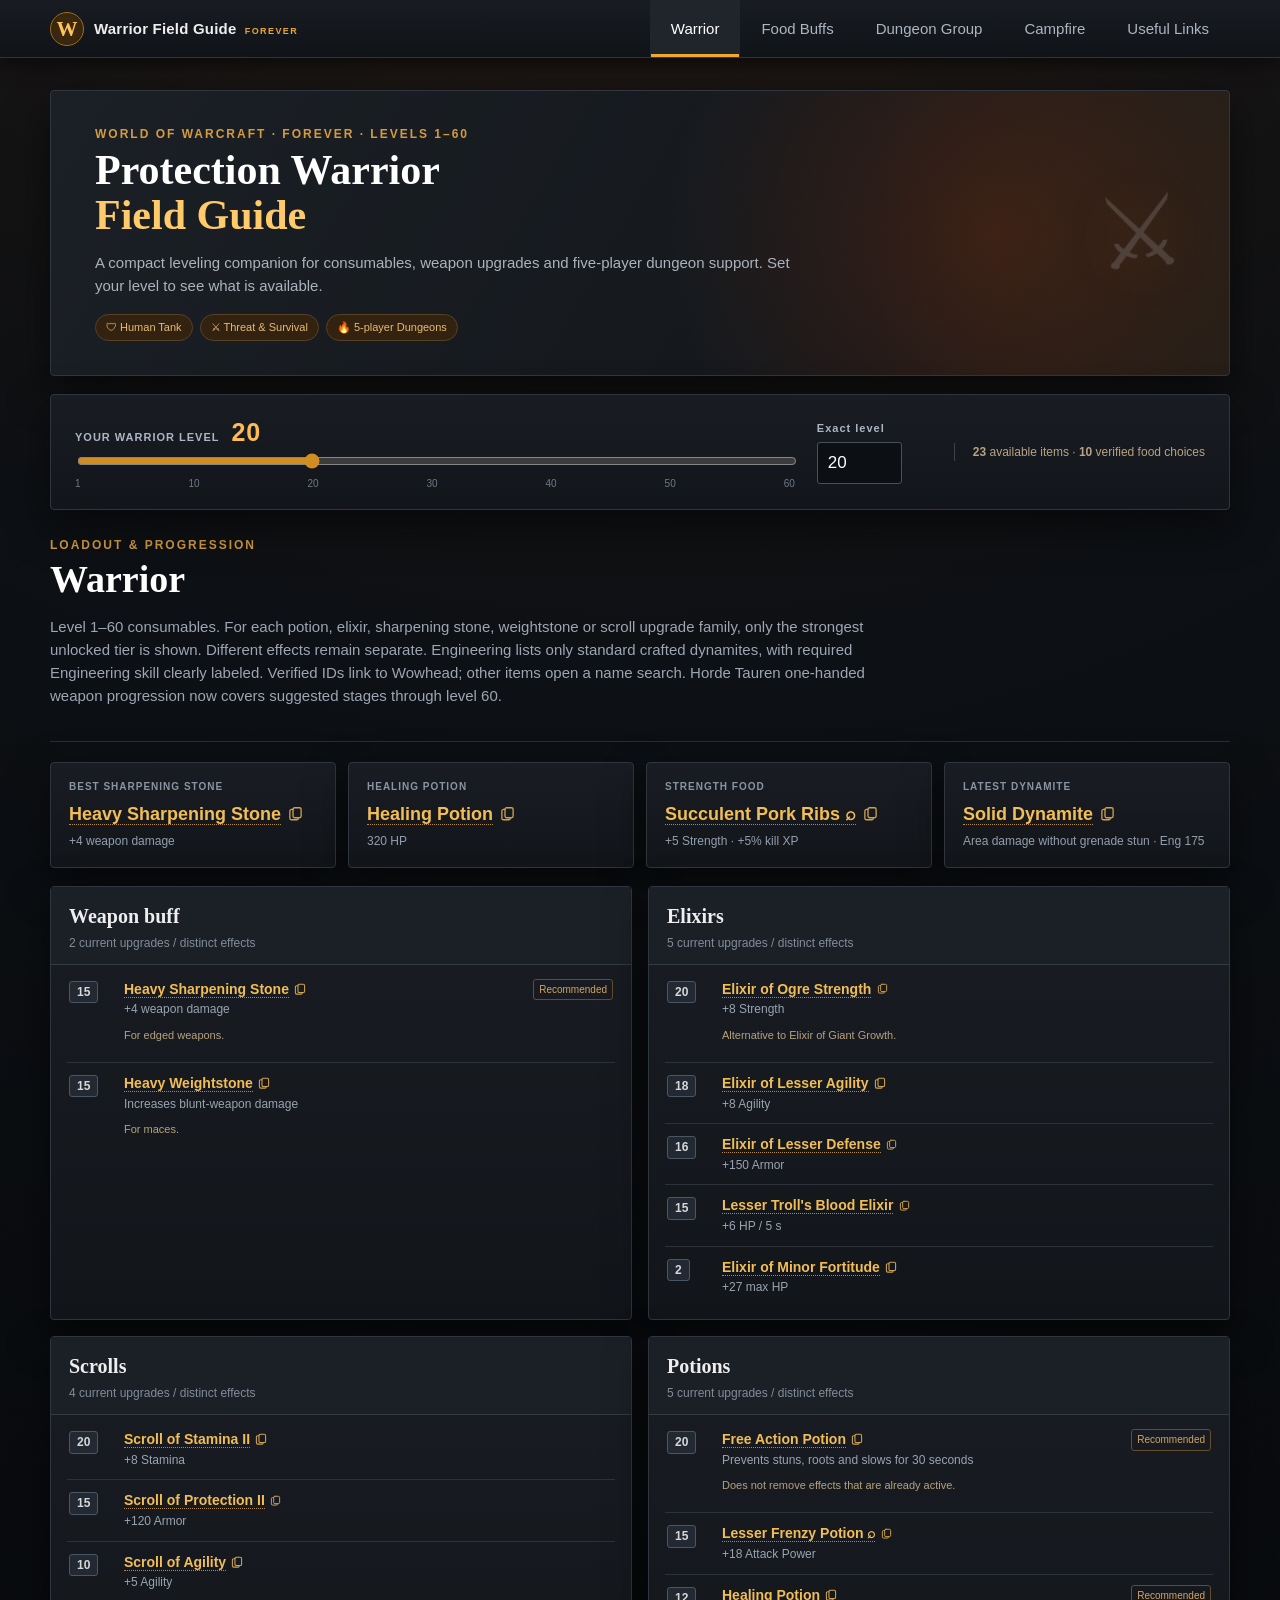
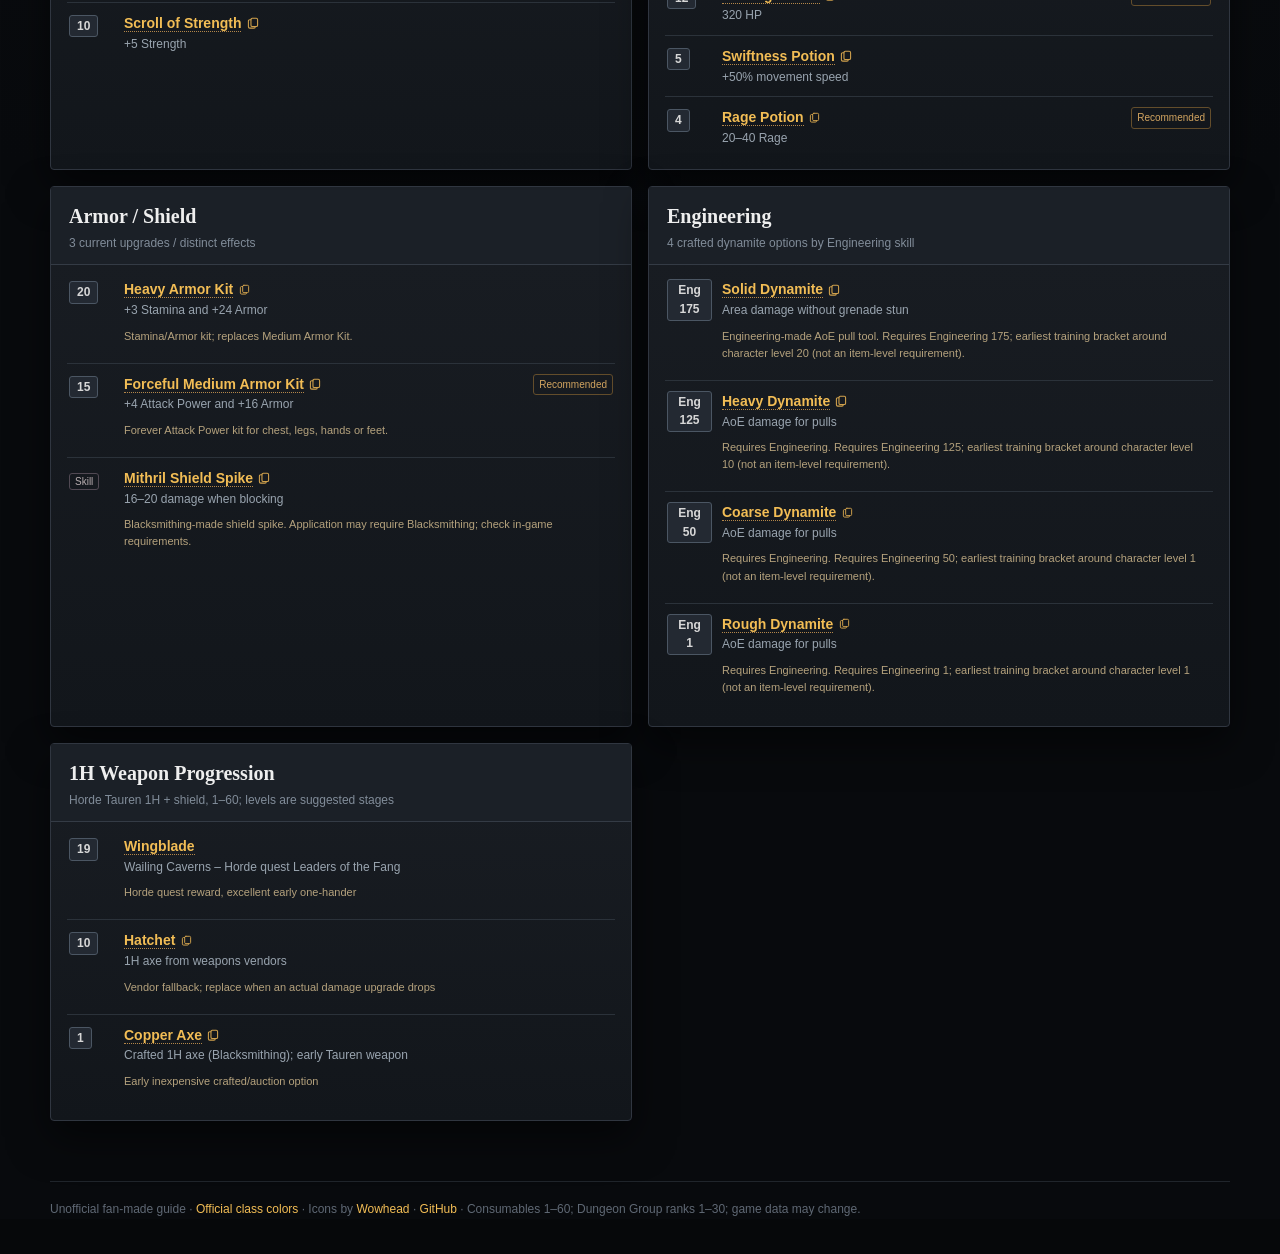
==== commit 40aec862: "Refine Tauren Warrior categories, verified links and descending food buff sorting" ====
--- a/index.html
+++ b/index.html
@@ -10,7 +10,7 @@
 <section class="hero panel forever-hero"><div><div class="eyebrow">WORLD OF WARCRAFT · FOREVER · LEVELS 1–60</div><h1>Protection Warrior<br><span class="gold">Field Guide</span></h1><p>A compact leveling companion for consumables, weapon upgrades and five-player dungeon support. Set your level to see what is available.</p><div class="hero-pills"><span>🛡 Human Tank</span><span>⚔ Threat & Survival</span><span>🔥 5-player Dungeons</span></div></div><div class="warrior-emblem" aria-hidden="true">⚔</div></section>
 <section class="panel levelbar" aria-label="Warrior level"><div><label for="mainLevel">YOUR WARRIOR LEVEL <strong id="levelNum">20</strong></label><input type="range" id="mainLevel" min="1" max="60" value="20"><div class="level-hints"><span>1</span><span>10</span><span>20</span><span>30</span><span>40</span><span>50</span><span>60</span></div></div><label class="level-number-label" for="levelNumber">Exact level<input type="number" id="levelNumber" min="1" max="60" value="20"></label><div class="level-summary" id="levelSummary"></div></section>
 
-<section id="view-warrior" class="tab-view"><div class="page-head"><div class="eyebrow">LOADOUT & PROGRESSION</div><h1>Warrior</h1><p>Level 1–60 consumables. For each potion, elixir, sharpening stone, weightstone or scroll upgrade family, only the strongest unlocked tier is shown. Different effects remain separate. Engineering lists only standard crafted dynamites, with required Engineering skill clearly labeled. Verified IDs link to Wowhead; other items open a name search. One-handed weapons, quests and checklist guidance are retained from the earlier 1–30 version.</p></div><div id="warriorHighlights" class="highlights"></div><div class="category-grid" id="warriorCategories"></div></section>
+<section id="view-warrior" class="tab-view"><div class="page-head"><div class="eyebrow">LOADOUT & PROGRESSION</div><h1>Warrior</h1><p>Level 1–60 consumables. For each potion, elixir, sharpening stone, weightstone or scroll upgrade family, only the strongest unlocked tier is shown. Different effects remain separate. Engineering lists only standard crafted dynamites, with required Engineering skill clearly labeled. Verified IDs link to Wowhead; other items open a name search. Horde Tauren one-handed weapon progression now covers suggested stages through level 60.</p></div><div id="warriorHighlights" class="highlights"></div><div class="category-grid" id="warriorCategories"></div></section>
 
 <section id="view-food" class="tab-view" hidden><div class="page-head"><div class="eyebrow">COOKING & WELL FED</div><h1>Food Buffs</h1><p>Many cooked foods in Forever also grant +5% experience from enemy kills. Required character level and Cooking skill are different.</p></div>
 <div class="notice">Only one Well Fed food buff can be active at a time. Some uncommon recipes have a known Cooking skill but no independently verified minimum character level; these are clearly marked.</div>
@@ -27,5 +27,5 @@
 <section id="view-links" class="tab-view" hidden><div class="page-head"><div class="eyebrow">BOOKMARKS & REFERENCES</div><h1>Useful Links</h1><p>Guides, resources and your own bookmarks. Add or edit entries in the simple CMS.</p></div><p id="linksStatus" class="source-note" role="status" hidden></p><div id="linksCards" class="link-grid"></div><p class="source-note"><a class="button" href="cms.html">⚙ Manage Links (CMS)</a></p></section>
 </main><div id="itemCopyStatus" class="copy-name-status" role="status" aria-live="polite"></div><footer>Unofficial fan-made guide · <a href="https://warcraft.wiki.gg/wiki/Class_colors" target="_blank" rel="noopener">Official class colors</a> · Icons by <a href="https://www.wowhead.com/classic/icons/name:class" target="_blank" rel="noopener">Wowhead</a> · <a href="https://github.com/janbarta51-svg/forever" target="_blank" rel="noopener">GitHub</a> · Consumables 1–60; Dungeon Group ranks 1–30; game data may change.</footer>
 <script>var whTooltips={colorLinks:true,iconizeLinks:true,renameLinks:false};</script><script defer src="https://wow.zamimg.com/js/tooltips.js"></script>
-<script src="data-food.js"></script><script src="data-warrior.js"></script><script src="data-60.js?v=20261116-current-tiers"></script><script src="data-party.js"></script><script src="class-ui.js"></script><script src="app.js?v=20261116-current-tiers"></script>
+<script src="data-food.js?v=20261116-food-fix"></script><script src="data-warrior.js"></script><script src="data-60.js?v=20261116-tauren-armor"></script><script src="data-party.js"></script><script src="class-ui.js"></script><script src="app.js?v=20261116-tauren-weapons"></script>
 </body></html>
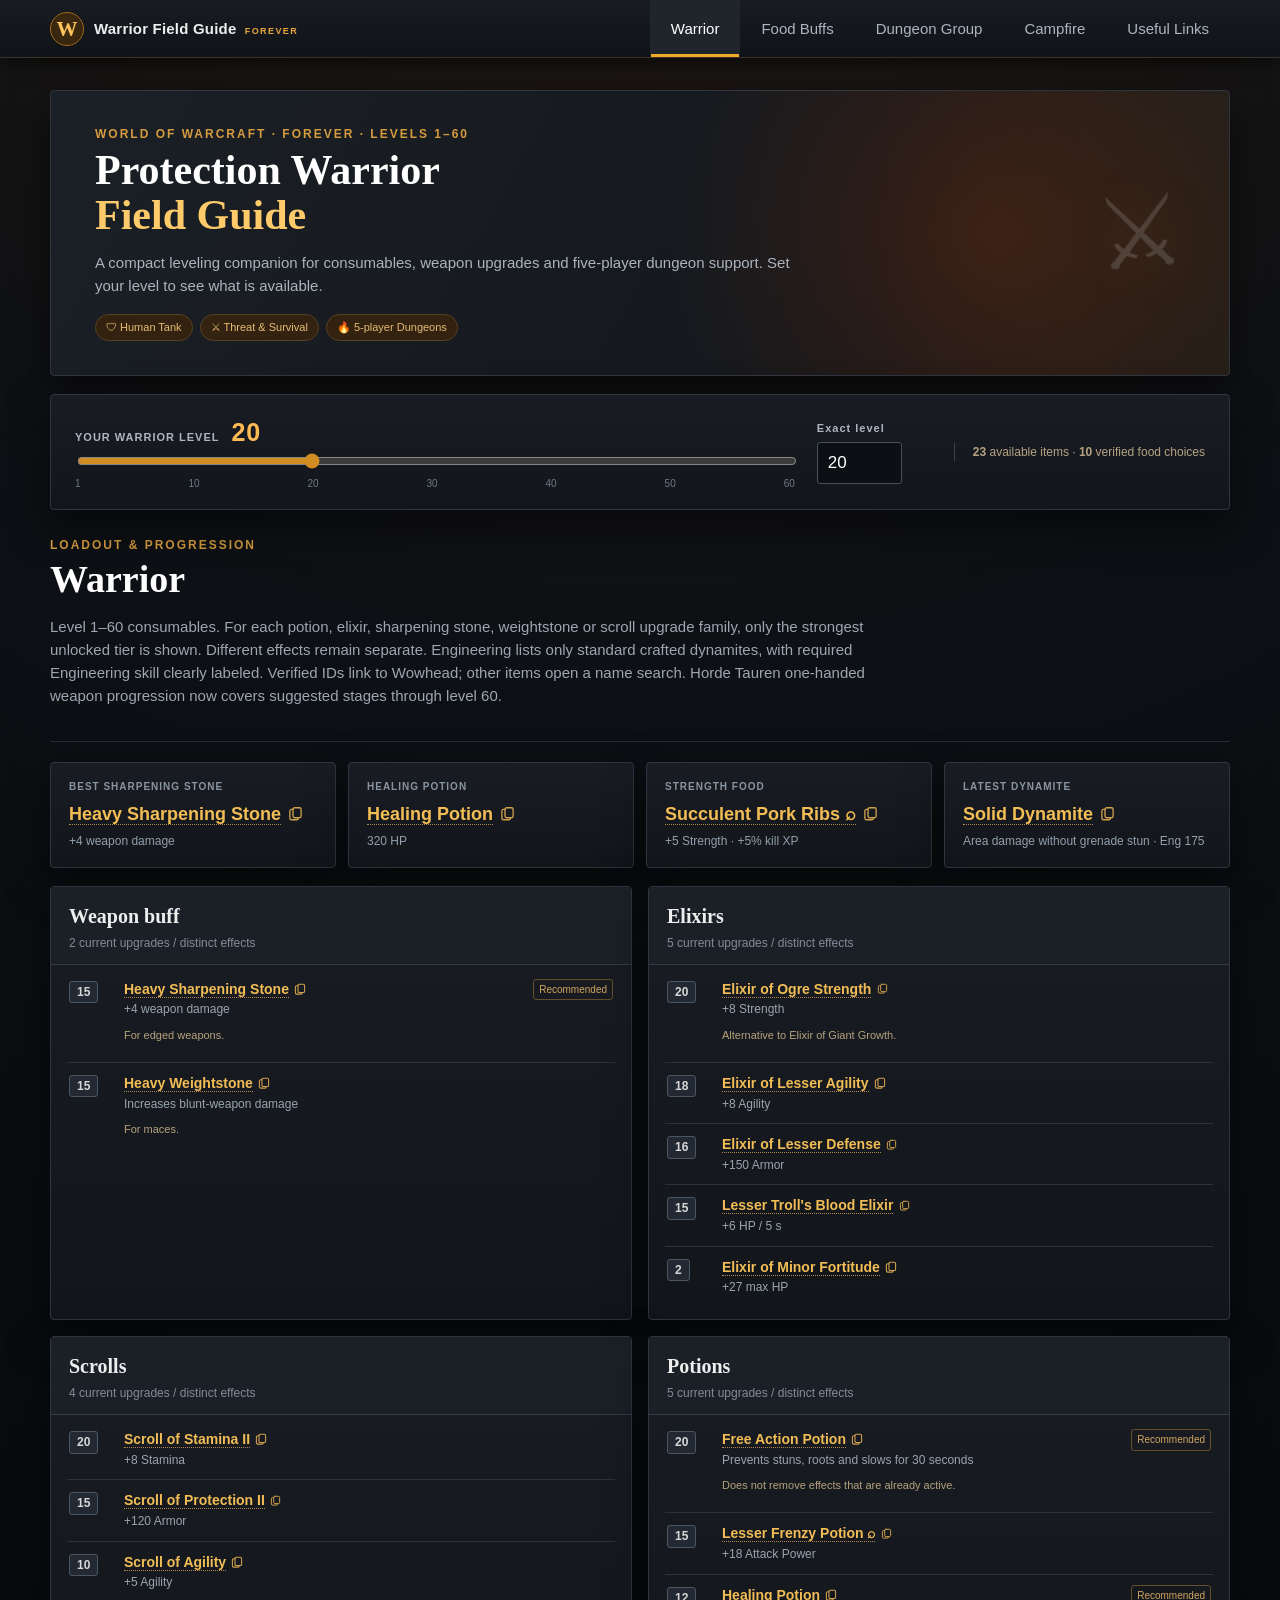
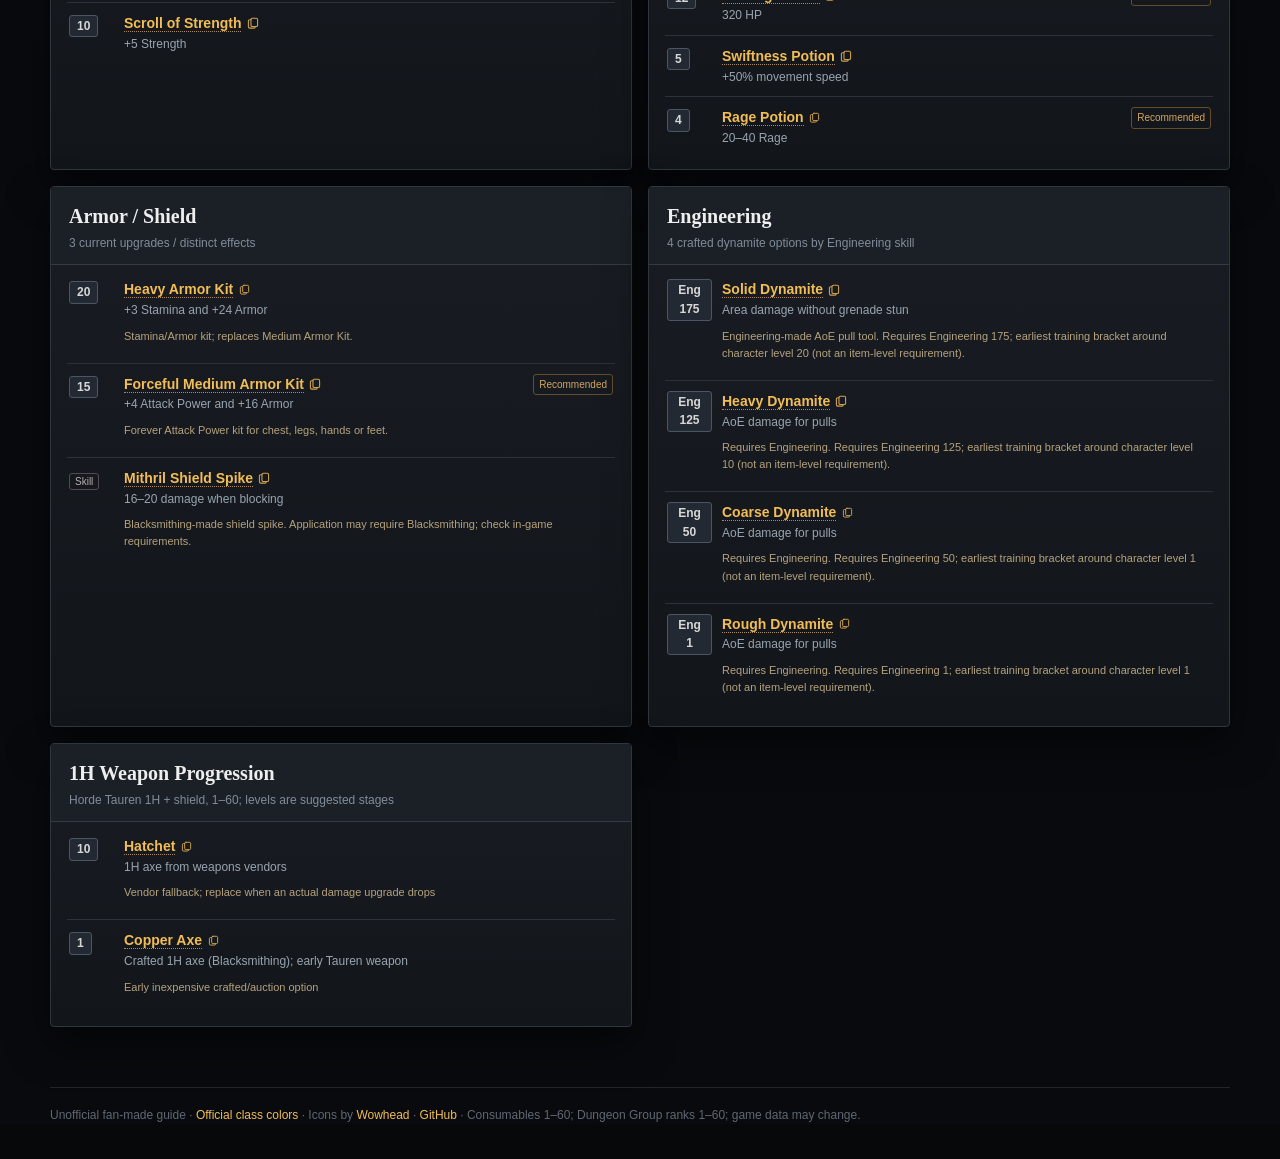
==== commit ceded85a: "Enable party buffs and CC through 60 and remove selector chevrons" ====
--- a/index.html
+++ b/index.html
@@ -1,7 +1,7 @@
 <!doctype html>
 <html lang="en"><head><meta charset="utf-8"><meta name="viewport" content="width=device-width, initial-scale=1">
 <meta name="description" content="WoW Forever Protection Warrior companion: level 1–60 consumables, food, campfire buffs and individual-level dungeon party planning.">
-<title>Forever · Warrior Field Guide</title><link rel="stylesheet" href="styles.css?v=20261102-tooltip-fix"><link rel="stylesheet" href="forever.css?v=20261109-cms-audit"></head>
+<title>Forever · Warrior Field Guide</title><link rel="stylesheet" href="styles.css?v=20261102-tooltip-fix"><link rel="stylesheet" href="forever.css?v=20261116-party60"></head>
 <body data-page="forever">
 <header class="topbar"><a class="brand" href="index.html"><span class="brand-mark">W</span><span>Warrior Field Guide <small class="brand-forever">FOREVER</small></span></a>
 <button class="nav-toggle" aria-label="Toggle navigation" aria-expanded="false">☰</button>
@@ -16,7 +16,7 @@
 <div class="notice">Only one Well Fed food buff can be active at a time. Some uncommon recipes have a known Cooking skill but no independently verified minimum character level; these are clearly marked.</div>
 <div class="toolbar panel"><label>Category<select id="foodCategory"><option value="all">All categories</option><option value="STR">Strength</option><option value="STA">Stamina</option><option value="AGI">Agility</option><option value="AP">Attack Power</option><option value="INT">Intellect</option><option value="SPR">Spirit</option><option value="SPELL">Spell / Healing</option><option value="SPECIAL">Special</option></select></label><label>Search<input type="search" id="foodSearch" placeholder="Food name…"></label><label class="check"><input id="foodShowUnverified" type="checkbox"> Include unverified level requirements</label></div><p id="foodCount" class="source-note"></p><div class="panel table-panel"><div class="table-scroll"><table><thead><tr><th>Level</th><th>Food</th><th>Buff</th><th>Cooking skill</th><th>Level status</th></tr></thead><tbody id="foodRows"></tbody></table></div></div></section>
 
-<section id="view-group" class="tab-view" hidden><div class="page-head"><div class="eyebrow">FIVE-PLAYER DUNGEON TOOL</div><h1>Dungeon Group</h1><p>This spell-rank calculator currently supports levels 1–30 only. The main Warrior consumables selector now goes to level 60; higher-level spell ranks have not been added here. Choose each teammate&#39;s class and level up to 30.</p></div>
+<section id="view-group" class="tab-view" hidden><div class="page-head"><div class="eyebrow">FIVE-PLAYER DUNGEON TOOL</div><h1>Dungeon Group</h1><p>Buffs, support and crowd control for all nine classes through level 60. Choose each member&#39;s own level. Pet, talent and special-requirement abilities are marked; individual spell ranks assume training.</p></div>
 <div class="panel party-builder"><div class="party-slots" id="groupSlots"></div><div class="party-submit"><div><strong id="groupSummary">Party buffs and crowd control</strong><span>Skills requiring talents, pets or class quests are flagged.</span></div><button class="button primary analyze-button" id="refreshGroup" type="button">Refresh Results</button></div></div>
 <div id="partyResults" class="party-results"></div>
 <section class="panel chat-export-panel" aria-labelledby="exportHeading"><div class="export-heading"><div><div class="eyebrow">SHARE WITH YOUR PARTY</div><h2 id="exportHeading">WoW Chat Export</h2><p>Each player gets their highest available spell rank for their own level. Class names start every line; unlock levels are not displayed.</p></div><div class="export-actions"><button id="copyAll" type="button" class="button primary">Copy all</button></div></div><div id="exportRows" class="export-rows"></div><div class="chat-warning"><strong>Sending to WoW:</strong> Copy all preserves separate lines, useful for a multi-line paste addon or sharing in Discord. Standard WoW chat removes newlines and limits message length, so use each row's <strong>Copy</strong> button to send one message at a time. <strong>*</strong> means an ability also requires a talent, pet or special unlock; having the level alone is not enough.</div><p id="copyStatus" role="status" aria-live="polite" class="source-note"></p></section>
@@ -25,7 +25,7 @@
 <section id="view-camp" class="tab-view" hidden><div class="page-head"><div class="eyebrow">PROFESSION UTILITY</div><h1>Campfire Buffs</h1><p>Once you have unlocked camping through The Great Outdoors, you can benefit from other players' profession objects. Buff strength usually scales with character level.</p></div><div class="notice">Placing a campfire object requires the relevant profession skill. Nearby players can receive its benefit after spending about a minute by the fire. Some profession buffs conflict with class buffs.</div><div id="campCards" class="category-grid"></div></section>
 
 <section id="view-links" class="tab-view" hidden><div class="page-head"><div class="eyebrow">BOOKMARKS & REFERENCES</div><h1>Useful Links</h1><p>Guides, resources and your own bookmarks. Add or edit entries in the simple CMS.</p></div><p id="linksStatus" class="source-note" role="status" hidden></p><div id="linksCards" class="link-grid"></div><p class="source-note"><a class="button" href="cms.html">⚙ Manage Links (CMS)</a></p></section>
-</main><div id="itemCopyStatus" class="copy-name-status" role="status" aria-live="polite"></div><footer>Unofficial fan-made guide · <a href="https://warcraft.wiki.gg/wiki/Class_colors" target="_blank" rel="noopener">Official class colors</a> · Icons by <a href="https://www.wowhead.com/classic/icons/name:class" target="_blank" rel="noopener">Wowhead</a> · <a href="https://github.com/janbarta51-svg/forever" target="_blank" rel="noopener">GitHub</a> · Consumables 1–60; Dungeon Group ranks 1–30; game data may change.</footer>
+</main><div id="itemCopyStatus" class="copy-name-status" role="status" aria-live="polite"></div><footer>Unofficial fan-made guide · <a href="https://warcraft.wiki.gg/wiki/Class_colors" target="_blank" rel="noopener">Official class colors</a> · Icons by <a href="https://www.wowhead.com/classic/icons/name:class" target="_blank" rel="noopener">Wowhead</a> · <a href="https://github.com/janbarta51-svg/forever" target="_blank" rel="noopener">GitHub</a> · Consumables 1–60; Dungeon Group ranks 1–60; game data may change.</footer>
 <script>var whTooltips={colorLinks:true,iconizeLinks:true,renameLinks:false};</script><script defer src="https://wow.zamimg.com/js/tooltips.js"></script>
-<script src="data-food.js?v=20261116-food-fix"></script><script src="data-warrior.js"></script><script src="data-60.js?v=20261116-tauren-armor"></script><script src="data-party.js"></script><script src="class-ui.js"></script><script src="app.js?v=20261116-tauren-weapons"></script>
+<script src="data-food.js?v=20261116-food-fix"></script><script src="data-warrior.js"></script><script src="data-60.js?v=20261116-tauren-armor"></script><script src="data-party.js?v=20261116-party60"></script><script src="class-ui.js"></script><script src="app.js?v=20261116-party60"></script>
 </body></html>
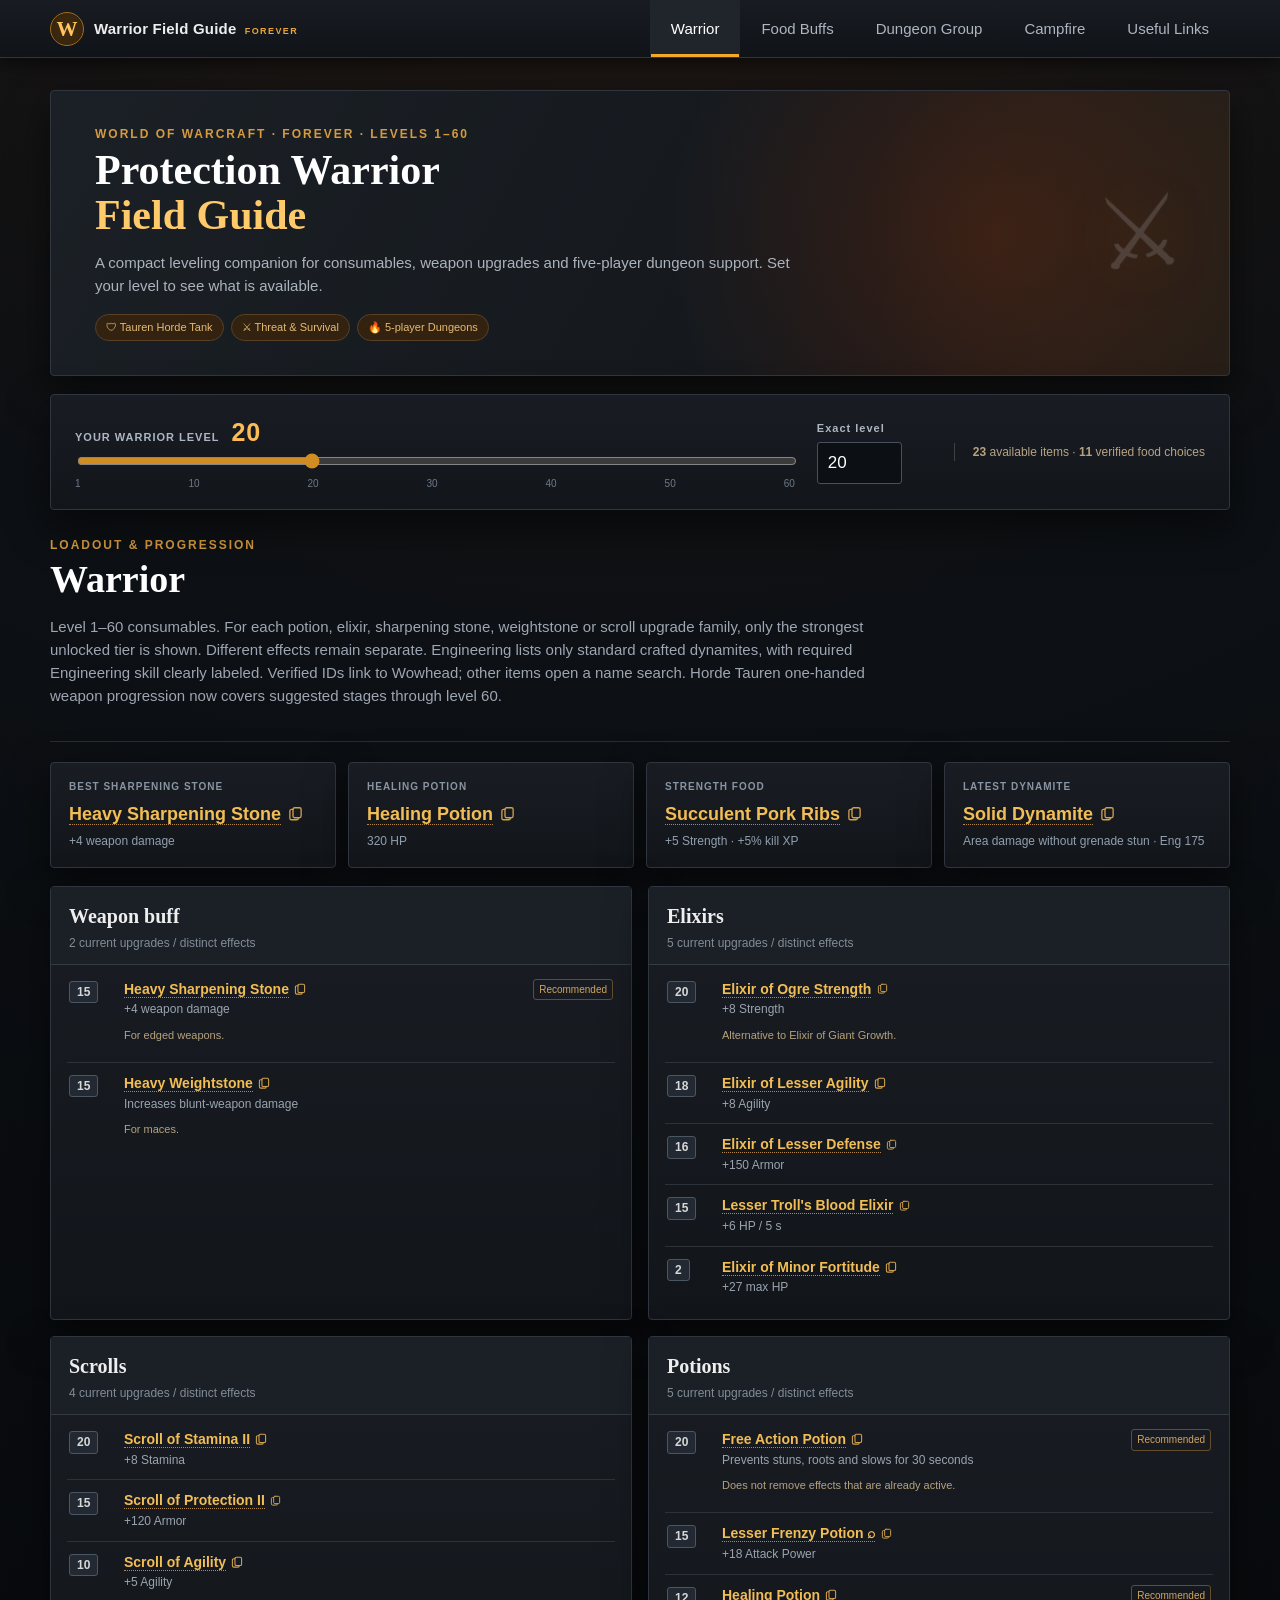
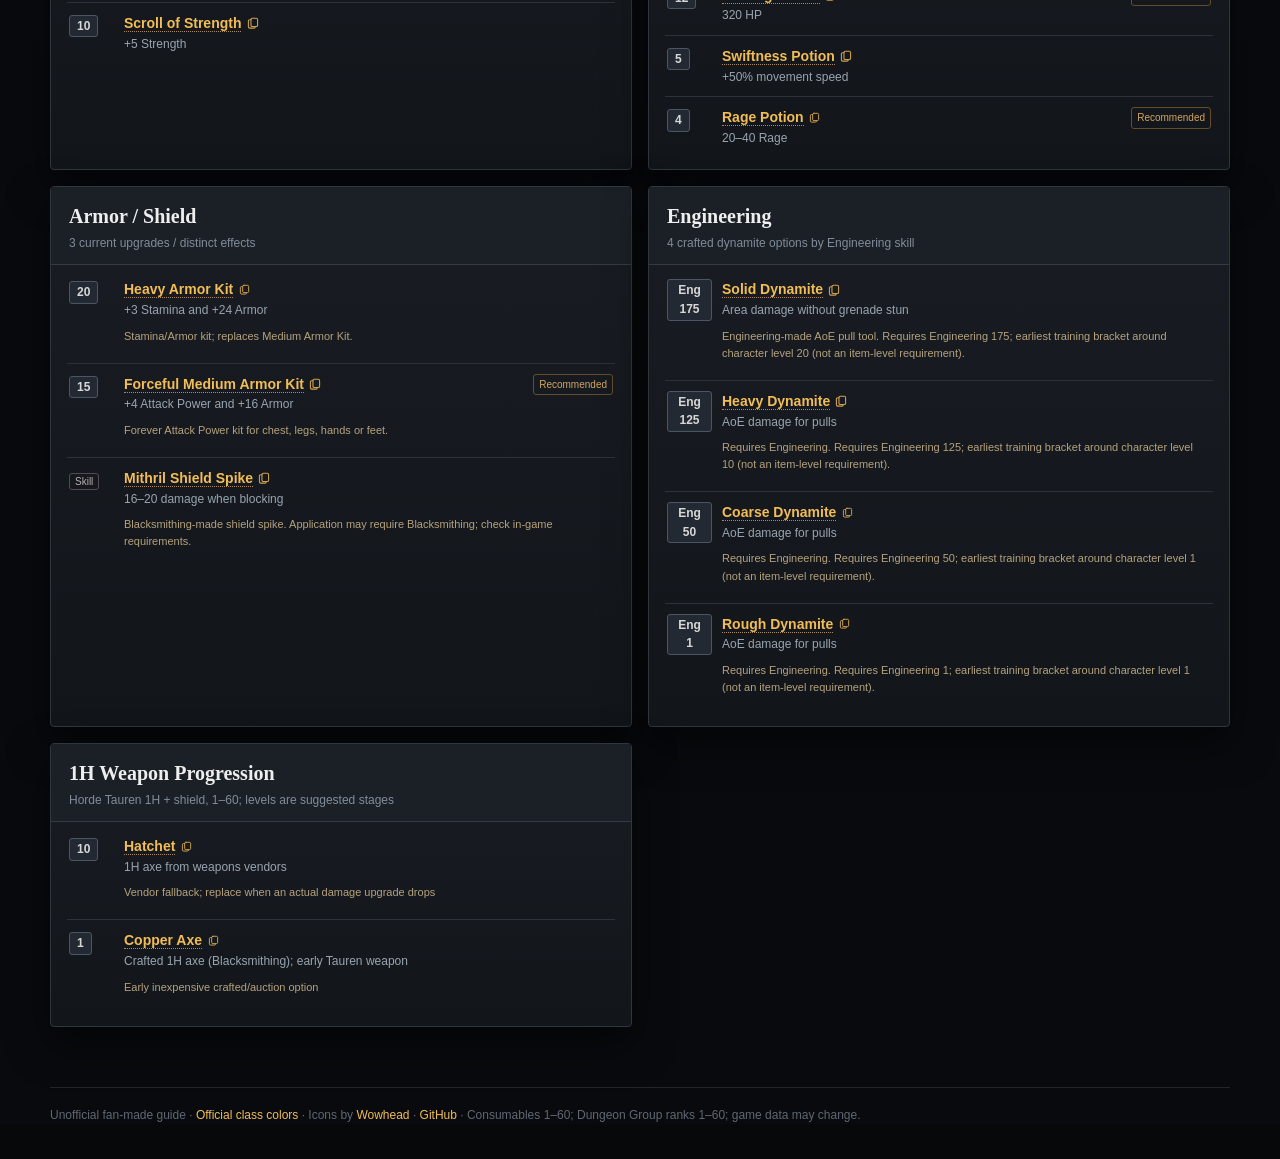
==== commit 82971555: "Complete food buffs with live item icon initialization and separate healing filter" ====
--- a/index.html
+++ b/index.html
@@ -1,20 +1,20 @@
 <!doctype html>
 <html lang="en"><head><meta charset="utf-8"><meta name="viewport" content="width=device-width, initial-scale=1">
 <meta name="description" content="WoW Forever Protection Warrior companion: level 1–60 consumables, food, campfire buffs and individual-level dungeon party planning.">
-<title>Forever · Warrior Field Guide</title><link rel="stylesheet" href="styles.css?v=20261102-tooltip-fix"><link rel="stylesheet" href="forever.css?v=20261116-party60"></head>
+<title>Forever · Warrior Field Guide</title><link rel="stylesheet" href="styles.css?v=20261102-tooltip-fix"><link rel="stylesheet" href="forever.css?v=20261116-food-full"></head>
 <body data-page="forever">
 <header class="topbar"><a class="brand" href="index.html"><span class="brand-mark">W</span><span>Warrior Field Guide <small class="brand-forever">FOREVER</small></span></a>
 <button class="nav-toggle" aria-label="Toggle navigation" aria-expanded="false">☰</button>
 <nav class="nav" id="mainNav"><a class="active" href="#warrior" data-tab="warrior">Warrior</a><a href="#food" data-tab="food">Food Buffs</a><a href="#group" data-tab="group">Dungeon Group</a><a href="#camp" data-tab="camp">Campfire</a><a href="#links" data-tab="links">Useful Links</a></nav></header>
 <main class="shell">
-<section class="hero panel forever-hero"><div><div class="eyebrow">WORLD OF WARCRAFT · FOREVER · LEVELS 1–60</div><h1>Protection Warrior<br><span class="gold">Field Guide</span></h1><p>A compact leveling companion for consumables, weapon upgrades and five-player dungeon support. Set your level to see what is available.</p><div class="hero-pills"><span>🛡 Human Tank</span><span>⚔ Threat & Survival</span><span>🔥 5-player Dungeons</span></div></div><div class="warrior-emblem" aria-hidden="true">⚔</div></section>
+<section class="hero panel forever-hero"><div><div class="eyebrow">WORLD OF WARCRAFT · FOREVER · LEVELS 1–60</div><h1>Protection Warrior<br><span class="gold">Field Guide</span></h1><p>A compact leveling companion for consumables, weapon upgrades and five-player dungeon support. Set your level to see what is available.</p><div class="hero-pills"><span>🛡 Tauren Horde Tank</span><span>⚔ Threat & Survival</span><span>🔥 5-player Dungeons</span></div></div><div class="warrior-emblem" aria-hidden="true">⚔</div></section>
 <section class="panel levelbar" aria-label="Warrior level"><div><label for="mainLevel">YOUR WARRIOR LEVEL <strong id="levelNum">20</strong></label><input type="range" id="mainLevel" min="1" max="60" value="20"><div class="level-hints"><span>1</span><span>10</span><span>20</span><span>30</span><span>40</span><span>50</span><span>60</span></div></div><label class="level-number-label" for="levelNumber">Exact level<input type="number" id="levelNumber" min="1" max="60" value="20"></label><div class="level-summary" id="levelSummary"></div></section>
 
 <section id="view-warrior" class="tab-view"><div class="page-head"><div class="eyebrow">LOADOUT & PROGRESSION</div><h1>Warrior</h1><p>Level 1–60 consumables. For each potion, elixir, sharpening stone, weightstone or scroll upgrade family, only the strongest unlocked tier is shown. Different effects remain separate. Engineering lists only standard crafted dynamites, with required Engineering skill clearly labeled. Verified IDs link to Wowhead; other items open a name search. Horde Tauren one-handed weapon progression now covers suggested stages through level 60.</p></div><div id="warriorHighlights" class="highlights"></div><div class="category-grid" id="warriorCategories"></div></section>
 
 <section id="view-food" class="tab-view" hidden><div class="page-head"><div class="eyebrow">COOKING & WELL FED</div><h1>Food Buffs</h1><p>Many cooked foods in Forever also grant +5% experience from enemy kills. Required character level and Cooking skill are different.</p></div>
 <div class="notice">Only one Well Fed food buff can be active at a time. Some uncommon recipes have a known Cooking skill but no independently verified minimum character level; these are clearly marked.</div>
-<div class="toolbar panel"><label>Category<select id="foodCategory"><option value="all">All categories</option><option value="STR">Strength</option><option value="STA">Stamina</option><option value="AGI">Agility</option><option value="AP">Attack Power</option><option value="INT">Intellect</option><option value="SPR">Spirit</option><option value="SPELL">Spell / Healing</option><option value="SPECIAL">Special</option></select></label><label>Search<input type="search" id="foodSearch" placeholder="Food name…"></label><label class="check"><input id="foodShowUnverified" type="checkbox"> Include unverified level requirements</label></div><p id="foodCount" class="source-note"></p><div class="panel table-panel"><div class="table-scroll"><table><thead><tr><th>Level</th><th>Food</th><th>Buff</th><th>Cooking skill</th><th>Level status</th></tr></thead><tbody id="foodRows"></tbody></table></div></div></section>
+<div class="toolbar panel"><label>Category<select id="foodCategory"><option value="all">All categories</option><option value="STR">Strength</option><option value="STA">Stamina</option><option value="AGI">Agility</option><option value="AP">Attack Power</option><option value="INT">Intellect</option><option value="SPR">Spirit</option><option value="SPELL">Spell Damage</option><option value="HEAL">Healing Power</option><option value="SPECIAL">Special</option></select></label><label>Search<input type="search" id="foodSearch" placeholder="Food name…"></label><label class="check"><input id="foodShowUnverified" type="checkbox"> Include unverified level requirements</label></div><p id="foodCount" class="source-note"></p><div class="panel table-panel"><div class="table-scroll"><table><thead><tr><th>Level</th><th>Food</th><th>Buff</th><th>Cooking skill</th><th>Level status</th></tr></thead><tbody id="foodRows"></tbody></table></div></div></section>
 
 <section id="view-group" class="tab-view" hidden><div class="page-head"><div class="eyebrow">FIVE-PLAYER DUNGEON TOOL</div><h1>Dungeon Group</h1><p>Buffs, support and crowd control for all nine classes through level 60. Choose each member&#39;s own level. Pet, talent and special-requirement abilities are marked; individual spell ranks assume training.</p></div>
 <div class="panel party-builder"><div class="party-slots" id="groupSlots"></div><div class="party-submit"><div><strong id="groupSummary">Party buffs and crowd control</strong><span>Skills requiring talents, pets or class quests are flagged.</span></div><button class="button primary analyze-button" id="refreshGroup" type="button">Refresh Results</button></div></div>
@@ -26,6 +26,6 @@
 
 <section id="view-links" class="tab-view" hidden><div class="page-head"><div class="eyebrow">BOOKMARKS & REFERENCES</div><h1>Useful Links</h1><p>Guides, resources and your own bookmarks. Add or edit entries in the simple CMS.</p></div><p id="linksStatus" class="source-note" role="status" hidden></p><div id="linksCards" class="link-grid"></div><p class="source-note"><a class="button" href="cms.html">⚙ Manage Links (CMS)</a></p></section>
 </main><div id="itemCopyStatus" class="copy-name-status" role="status" aria-live="polite"></div><footer>Unofficial fan-made guide · <a href="https://warcraft.wiki.gg/wiki/Class_colors" target="_blank" rel="noopener">Official class colors</a> · Icons by <a href="https://www.wowhead.com/classic/icons/name:class" target="_blank" rel="noopener">Wowhead</a> · <a href="https://github.com/janbarta51-svg/forever" target="_blank" rel="noopener">GitHub</a> · Consumables 1–60; Dungeon Group ranks 1–60; game data may change.</footer>
-<script>var whTooltips={colorLinks:true,iconizeLinks:true,renameLinks:false};</script><script defer src="https://wow.zamimg.com/js/tooltips.js"></script>
-<script src="data-food.js?v=20261116-food-fix"></script><script src="data-warrior.js"></script><script src="data-60.js?v=20261116-tauren-armor"></script><script src="data-party.js?v=20261116-party60"></script><script src="class-ui.js"></script><script src="app.js?v=20261116-party60"></script>
+<script>var whTooltips={colorLinks:true,iconizeLinks:true,iconSize:true,renameLinks:false};</script><script defer src="https://wow.zamimg.com/js/tooltips.js"></script>
+<script src="data-food.js?v=20261116-food-full"></script><script src="data-warrior.js"></script><script src="data-60.js?v=20261116-tauren-armor"></script><script src="data-party.js?v=20261116-party60"></script><script src="class-ui.js"></script><script src="app.js?v=20261116-food-full"></script>
 </body></html>
--- a/forever.css
+++ b/forever.css
@@ -85,7 +85,7 @@
 .role-slot .member-controls{display:block}
 .role-class-selector{position:relative;width:100%;margin:0}
 .role-class-trigger{
-  display:grid;grid-template-columns:28px minmax(0,1fr) 28px;
+  display:grid;grid-template-columns:28px minmax(0,1fr);
   gap:8px;align-items:center;
   min-height:42px;width:100%;
   padding:5px 9px;box-sizing:border-box;
@@ -110,11 +110,6 @@
   overflow:hidden;white-space:nowrap;text-overflow:ellipsis;
   font-weight:700;font-size:14px;color:var(--class-color,#fff);
 }
-.role-class-trigger .picker-arrow{
-  text-align:center;display:block;color:var(--class-color,#c1cad2);
-  font-size:16px;line-height:1;
-}
-.role-class-selector[open] .picker-arrow{transform:rotate(180deg)}
 .role-class-selector.fixed .role-class-trigger{
   cursor:default;opacity:1;background:#14171d;
 }
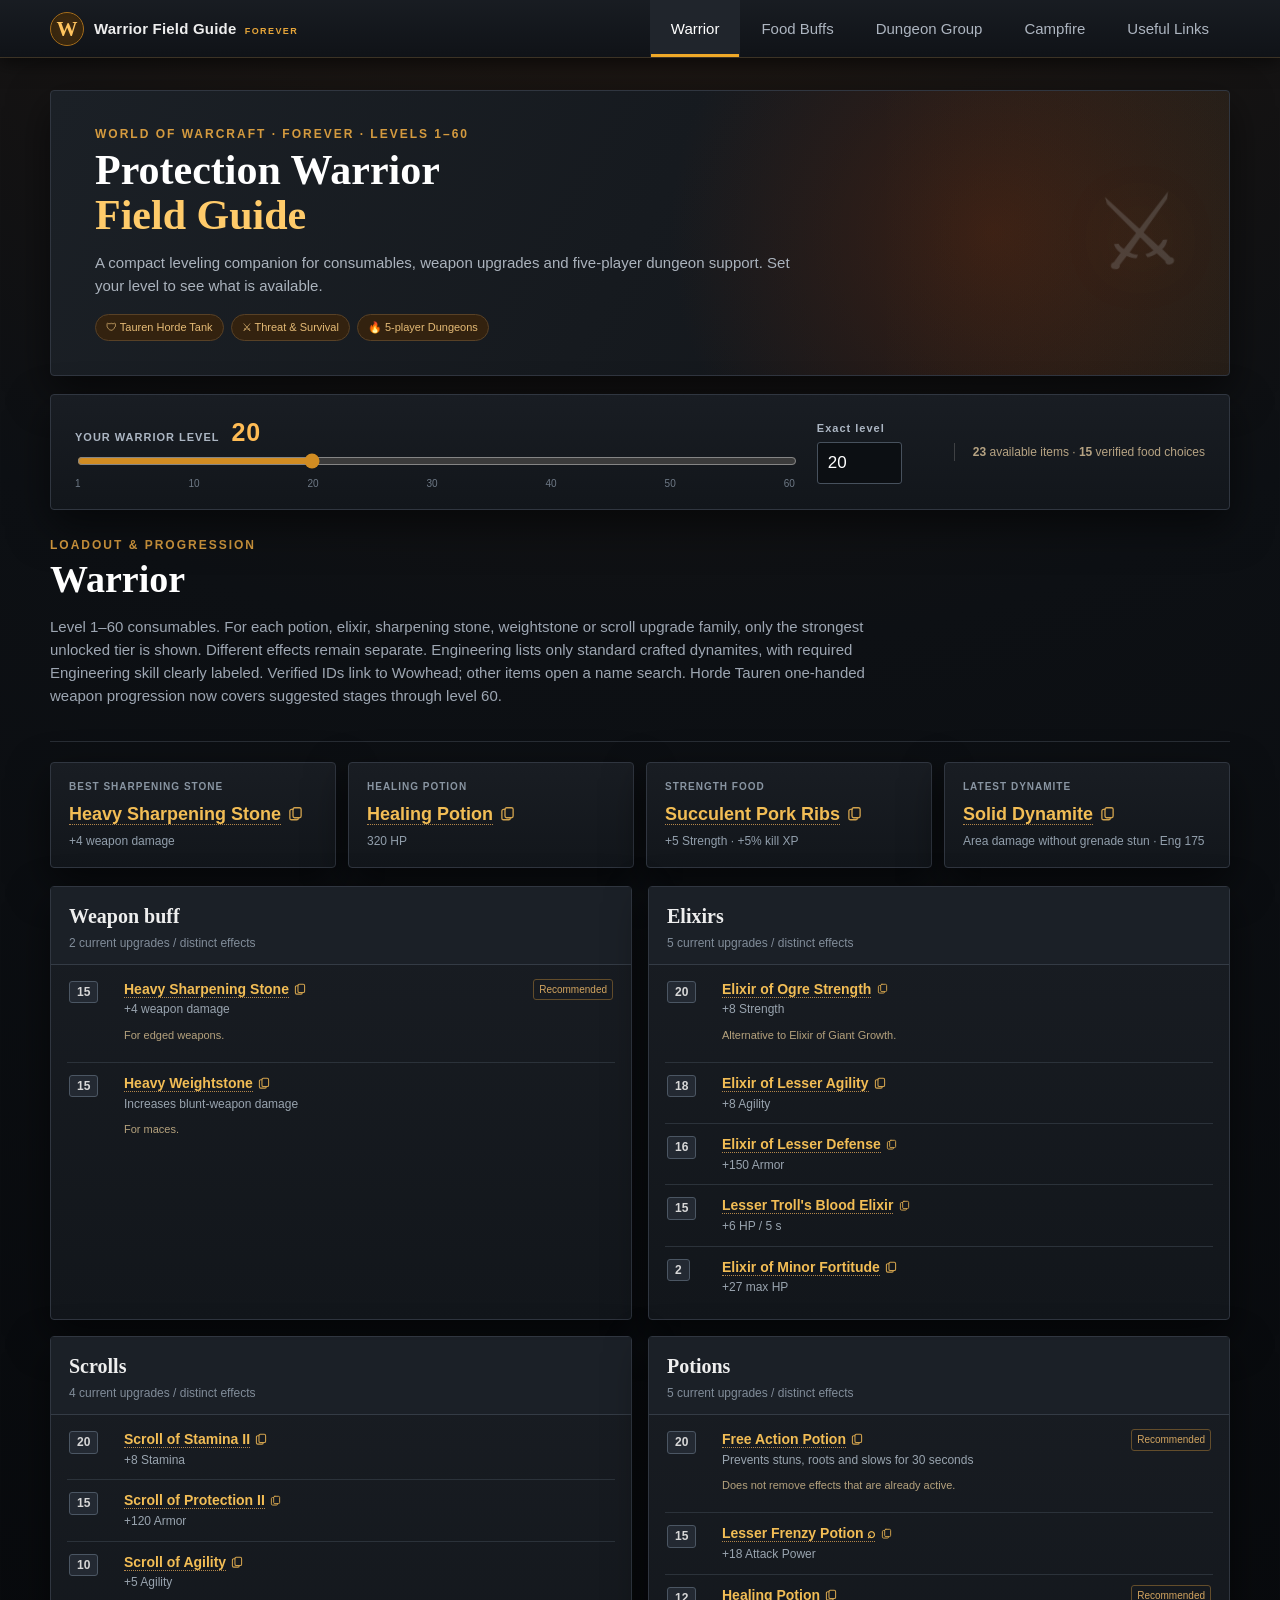
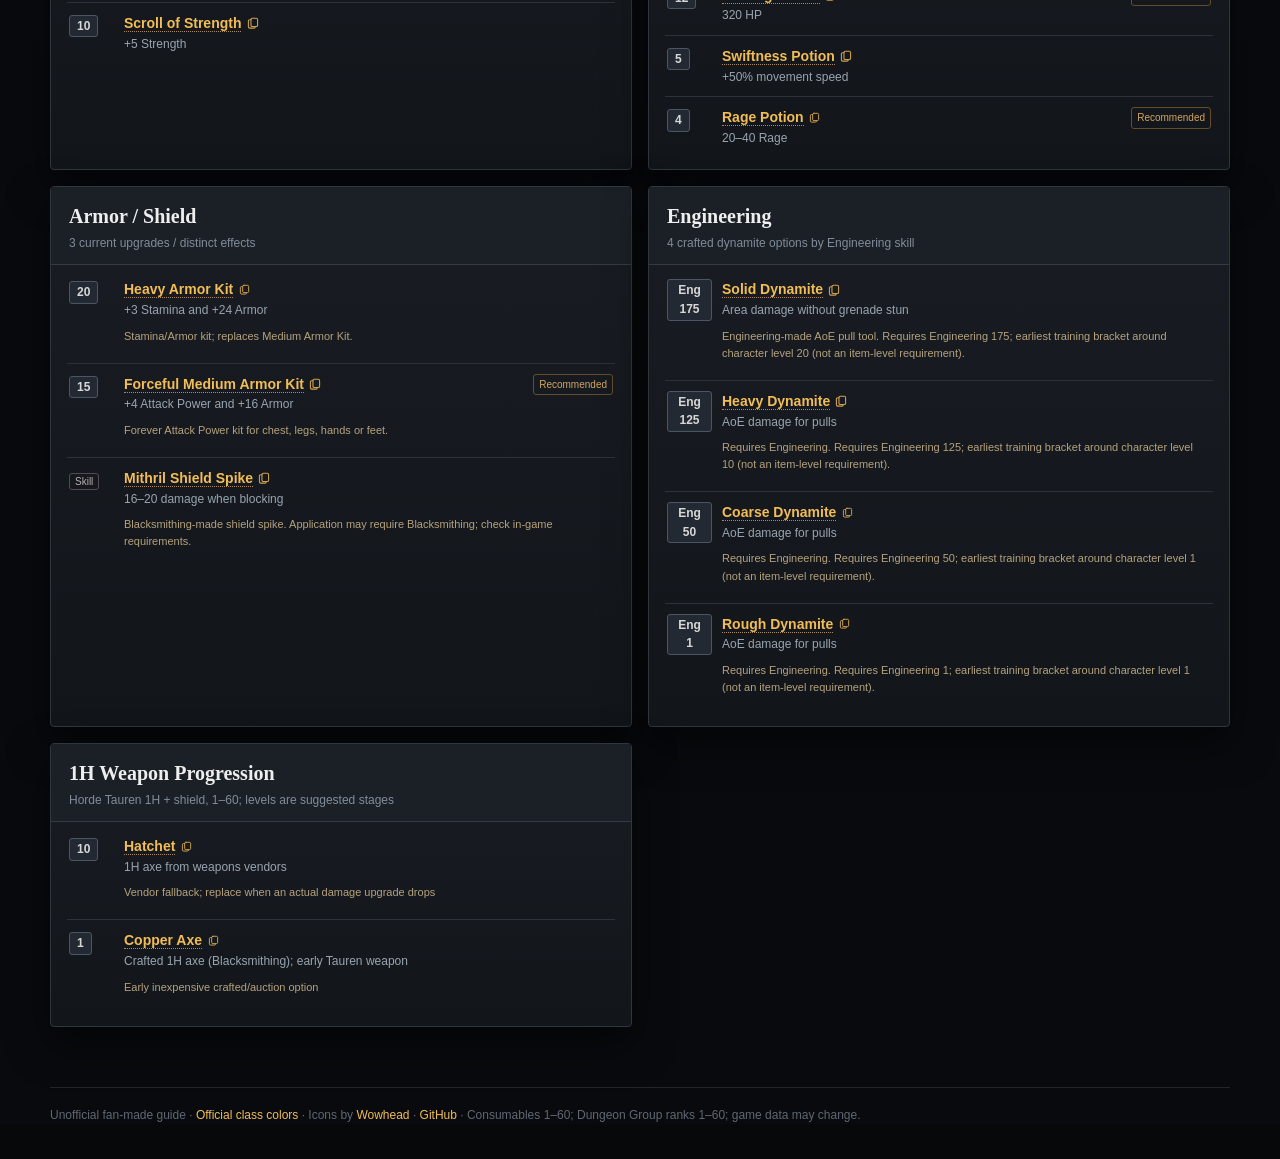
==== commit 3685ddb8: "Support multi-stat food filters and latest food script caching" ====
--- a/index.html
+++ b/index.html
@@ -27,5 +27,5 @@
 <section id="view-links" class="tab-view" hidden><div class="page-head"><div class="eyebrow">BOOKMARKS & REFERENCES</div><h1>Useful Links</h1><p>Guides, resources and your own bookmarks. Add or edit entries in the simple CMS.</p></div><p id="linksStatus" class="source-note" role="status" hidden></p><div id="linksCards" class="link-grid"></div><p class="source-note"><a class="button" href="cms.html">⚙ Manage Links (CMS)</a></p></section>
 </main><div id="itemCopyStatus" class="copy-name-status" role="status" aria-live="polite"></div><footer>Unofficial fan-made guide · <a href="https://warcraft.wiki.gg/wiki/Class_colors" target="_blank" rel="noopener">Official class colors</a> · Icons by <a href="https://www.wowhead.com/classic/icons/name:class" target="_blank" rel="noopener">Wowhead</a> · <a href="https://github.com/janbarta51-svg/forever" target="_blank" rel="noopener">GitHub</a> · Consumables 1–60; Dungeon Group ranks 1–60; game data may change.</footer>
 <script>var whTooltips={colorLinks:true,iconizeLinks:true,iconSize:true,renameLinks:false};</script><script defer src="https://wow.zamimg.com/js/tooltips.js"></script>
-<script src="data-food.js?v=20261116-food-full"></script><script src="data-warrior.js"></script><script src="data-60.js?v=20261116-tauren-armor"></script><script src="data-party.js?v=20261116-party60"></script><script src="class-ui.js"></script><script src="app.js?v=20261116-food-full"></script>
+<script src="data-food.js?v=20261116-food-112"></script><script src="data-warrior.js"></script><script src="data-60.js?v=20261116-tauren-armor"></script><script src="data-party.js?v=20261116-party60"></script><script src="class-ui.js"></script><script src="app.js?v=20261116-food-112"></script>
 </body></html>
--- a/forever.css
+++ b/forever.css
@@ -229,3 +229,12 @@
 .cms-back-link{margin-left:auto;padding:9px 12px;color:#d6b77c;text-decoration:none;white-space:nowrap;font-size:13px}
 .cms-back-link:hover{color:#fff;text-decoration:none}
 @media(max-width:480px){.cms-back-link{font-size:12px;padding:8px 4px}.cms-form .page-head h1{font-size:29px}}
+
+/* Food icons are supplied by Wowhead for every verified item ID.
+   The category glyph remains visible if the external tooltip CDN is blocked. */
+.food-item-name{display:inline-flex;align-items:center;gap:6px;max-width:100%}
+.food-fallback-icon{display:inline-flex;align-items:center;justify-content:center;
+  width:18px;height:18px;min-width:18px;font-size:14px;line-height:1;
+  background:#20252e;border:1px solid #50586a;border-radius:3px}
+.food-item-name:has(.icon,.icontiny,.iconsmall,.iconmedium,.iconlarge,.iconsmall,.iconlarge,img) .food-fallback-icon{display:none}
+.food-item-name .tooltip-wrap a{display:inline-flex;align-items:center;gap:5px}
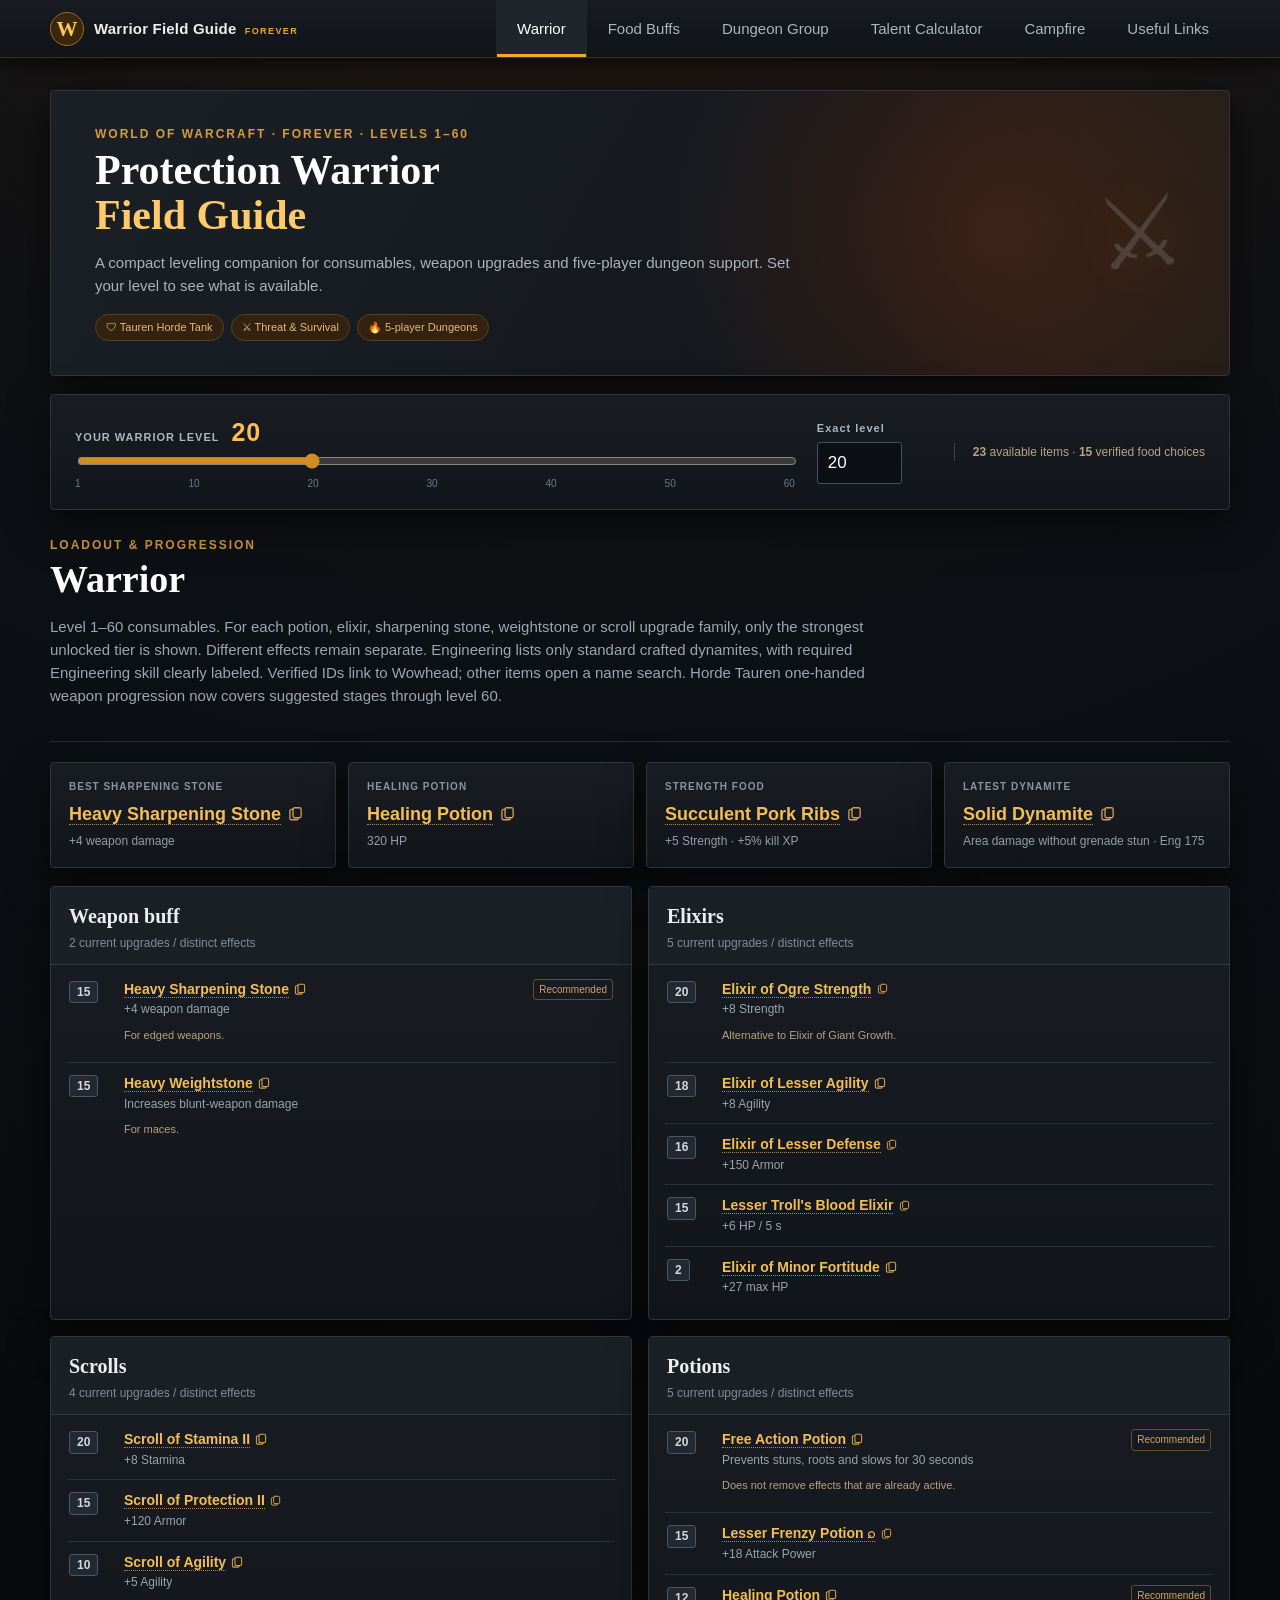
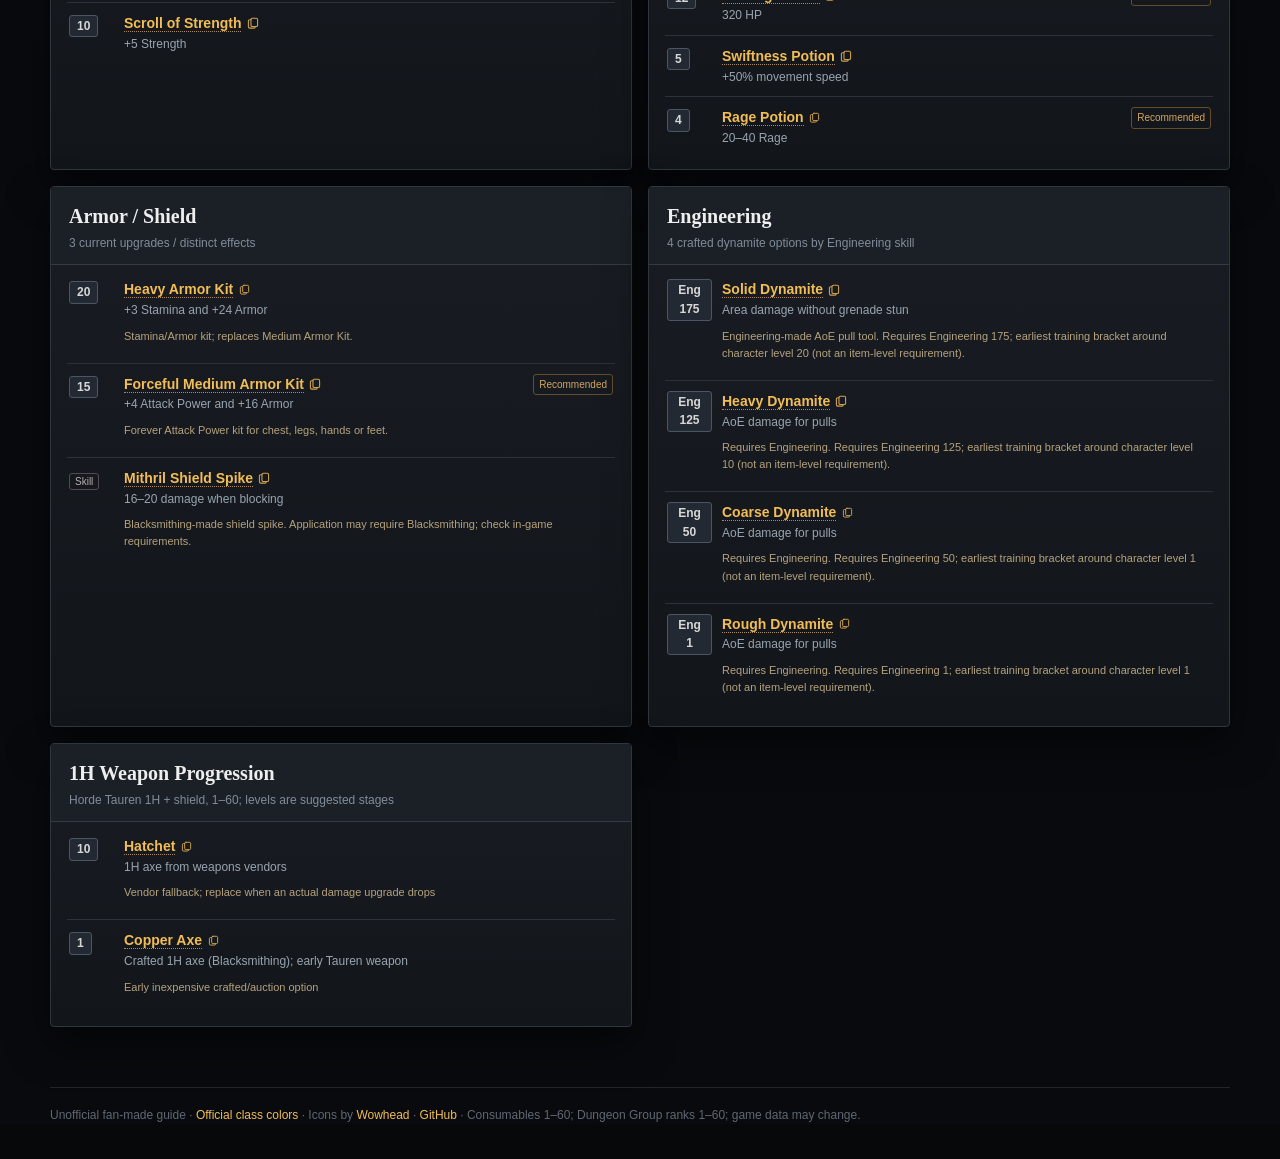
==== commit 4fb05920: "Add embedded nine-class WoW Forever Talent Calculator tab" ====
--- a/index.html
+++ b/index.html
@@ -1,11 +1,11 @@
 <!doctype html>
 <html lang="en"><head><meta charset="utf-8"><meta name="viewport" content="width=device-width, initial-scale=1">
 <meta name="description" content="WoW Forever Protection Warrior companion: level 1–60 consumables, food, campfire buffs and individual-level dungeon party planning.">
-<title>Forever · Warrior Field Guide</title><link rel="stylesheet" href="styles.css?v=20261102-tooltip-fix"><link rel="stylesheet" href="forever.css?v=20261116-food-full"></head>
+<title>Forever · Warrior Field Guide</title><link rel="stylesheet" href="styles.css?v=20261102-tooltip-fix"><link rel="stylesheet" href="forever.css?v=20261120-talents"></head>
 <body data-page="forever">
 <header class="topbar"><a class="brand" href="index.html"><span class="brand-mark">W</span><span>Warrior Field Guide <small class="brand-forever">FOREVER</small></span></a>
 <button class="nav-toggle" aria-label="Toggle navigation" aria-expanded="false">☰</button>
-<nav class="nav" id="mainNav"><a class="active" href="#warrior" data-tab="warrior">Warrior</a><a href="#food" data-tab="food">Food Buffs</a><a href="#group" data-tab="group">Dungeon Group</a><a href="#camp" data-tab="camp">Campfire</a><a href="#links" data-tab="links">Useful Links</a></nav></header>
+<nav class="nav" id="mainNav"><a class="active" href="#warrior" data-tab="warrior">Warrior</a><a href="#food" data-tab="food">Food Buffs</a><a href="#group" data-tab="group">Dungeon Group</a><a href="#talents" data-tab="talents">Talent Calculator</a><a href="#camp" data-tab="camp">Campfire</a><a href="#links" data-tab="links">Useful Links</a></nav></header>
 <main class="shell">
 <section class="hero panel forever-hero"><div><div class="eyebrow">WORLD OF WARCRAFT · FOREVER · LEVELS 1–60</div><h1>Protection Warrior<br><span class="gold">Field Guide</span></h1><p>A compact leveling companion for consumables, weapon upgrades and five-player dungeon support. Set your level to see what is available.</p><div class="hero-pills"><span>🛡 Tauren Horde Tank</span><span>⚔ Threat & Survival</span><span>🔥 5-player Dungeons</span></div></div><div class="warrior-emblem" aria-hidden="true">⚔</div></section>
 <section class="panel levelbar" aria-label="Warrior level"><div><label for="mainLevel">YOUR WARRIOR LEVEL <strong id="levelNum">20</strong></label><input type="range" id="mainLevel" min="1" max="60" value="20"><div class="level-hints"><span>1</span><span>10</span><span>20</span><span>30</span><span>40</span><span>50</span><span>60</span></div></div><label class="level-number-label" for="levelNumber">Exact level<input type="number" id="levelNumber" min="1" max="60" value="20"></label><div class="level-summary" id="levelSummary"></div></section>
@@ -22,10 +22,43 @@
 <section class="panel chat-export-panel" aria-labelledby="exportHeading"><div class="export-heading"><div><div class="eyebrow">SHARE WITH YOUR PARTY</div><h2 id="exportHeading">WoW Chat Export</h2><p>Each player gets their highest available spell rank for their own level. Class names start every line; unlock levels are not displayed.</p></div><div class="export-actions"><button id="copyAll" type="button" class="button primary">Copy all</button></div></div><div id="exportRows" class="export-rows"></div><div class="chat-warning"><strong>Sending to WoW:</strong> Copy all preserves separate lines, useful for a multi-line paste addon or sharing in Discord. Standard WoW chat removes newlines and limits message length, so use each row's <strong>Copy</strong> button to send one message at a time. <strong>*</strong> means an ability also requires a talent, pet or special unlock; having the level alone is not enough.</div><p id="copyStatus" role="status" aria-live="polite" class="source-note"></p></section>
 </section>
 
+<section id="view-talents" class="tab-view" hidden>
+  <div class="page-head">
+    <div class="eyebrow">BUILD PLANNER · LEVELS 10–60</div>
+    <h1>Talent Calculator</h1>
+    <p>Plan talents for every WoW Forever class right here. The interactive trees use a maintained community calculator embedded into this page; the original Wowhead calculator is available for comparison.</p>
+  </div>
+  <div class="panel talent-toolbar">
+    <label for="talentClass">Class
+      <select id="talentClass">
+        <option value="warrior" selected>Warrior</option>
+        <option value="paladin">Paladin</option>
+        <option value="hunter">Hunter</option>
+        <option value="rogue">Rogue</option>
+        <option value="priest">Priest</option>
+        <option value="shaman">Shaman</option>
+        <option value="mage">Mage</option>
+        <option value="warlock">Warlock</option>
+        <option value="druid">Druid</option>
+      </select>
+    </label>
+    <label for="talentLevel">Plan for level
+      <input id="talentLevel" type="number" min="10" max="60" value="60">
+    </label>
+    <div class="talent-point-label">Points available <strong id="talentPoints">51</strong></div>
+    <button id="talentCopyLink" class="button" type="button" disabled>Copy build link</button>
+    <a id="talentWowhead" class="button" href="https://www.wowhead.com/forever/talent-calc/warrior" target="_blank" rel="noopener noreferrer">Original on Wowhead</a>
+  </div>
+  <p id="talentStatus" class="talent-status" role="status" aria-live="polite">Open this tab to load the calculator.</p>
+  <button id="talentRetry" type="button" class="button" hidden>Retry loading calculator</button>
+  <div id="talentCanvas" class="panel talent-canvas"></div>
+  <p class="source-note talent-credit">Interactive calculator provided through the <a href="https://warcraftforever.com/developers/quickstart/" target="_blank" rel="noopener noreferrer">Warcraft Forever embed library</a>. It is independent of Wowhead. Talent data can change after game updates.</p>
+</section>
+
 <section id="view-camp" class="tab-view" hidden><div class="page-head"><div class="eyebrow">PROFESSION UTILITY</div><h1>Campfire Buffs</h1><p>Once you have unlocked camping through The Great Outdoors, you can benefit from other players' profession objects. Buff strength usually scales with character level.</p></div><div class="notice">Placing a campfire object requires the relevant profession skill. Nearby players can receive its benefit after spending about a minute by the fire. Some profession buffs conflict with class buffs.</div><div id="campCards" class="category-grid"></div></section>
 
 <section id="view-links" class="tab-view" hidden><div class="page-head"><div class="eyebrow">BOOKMARKS & REFERENCES</div><h1>Useful Links</h1><p>Guides, resources and your own bookmarks. Add or edit entries in the simple CMS.</p></div><p id="linksStatus" class="source-note" role="status" hidden></p><div id="linksCards" class="link-grid"></div><p class="source-note"><a class="button" href="cms.html">⚙ Manage Links (CMS)</a></p></section>
 </main><div id="itemCopyStatus" class="copy-name-status" role="status" aria-live="polite"></div><footer>Unofficial fan-made guide · <a href="https://warcraft.wiki.gg/wiki/Class_colors" target="_blank" rel="noopener">Official class colors</a> · Icons by <a href="https://www.wowhead.com/classic/icons/name:class" target="_blank" rel="noopener">Wowhead</a> · <a href="https://github.com/janbarta51-svg/forever" target="_blank" rel="noopener">GitHub</a> · Consumables 1–60; Dungeon Group ranks 1–60; game data may change.</footer>
 <script>var whTooltips={colorLinks:true,iconizeLinks:true,iconSize:true,renameLinks:false};</script><script defer src="https://wow.zamimg.com/js/tooltips.js"></script>
-<script src="data-food.js?v=20261116-food-112"></script><script src="data-warrior.js"></script><script src="data-60.js?v=20261116-tauren-armor"></script><script src="data-party.js?v=20261116-party60"></script><script src="class-ui.js"></script><script src="app.js?v=20261116-food-112"></script>
+<script src="data-food.js?v=20261116-food-112"></script><script src="data-warrior.js"></script><script src="data-60.js?v=20261116-tauren-armor"></script><script src="data-party.js?v=20261116-party60"></script><script src="class-ui.js"></script><script src="talents.js?v=20261120"></script><script src="app.js?v=20261120-talents"></script>
 </body></html>
